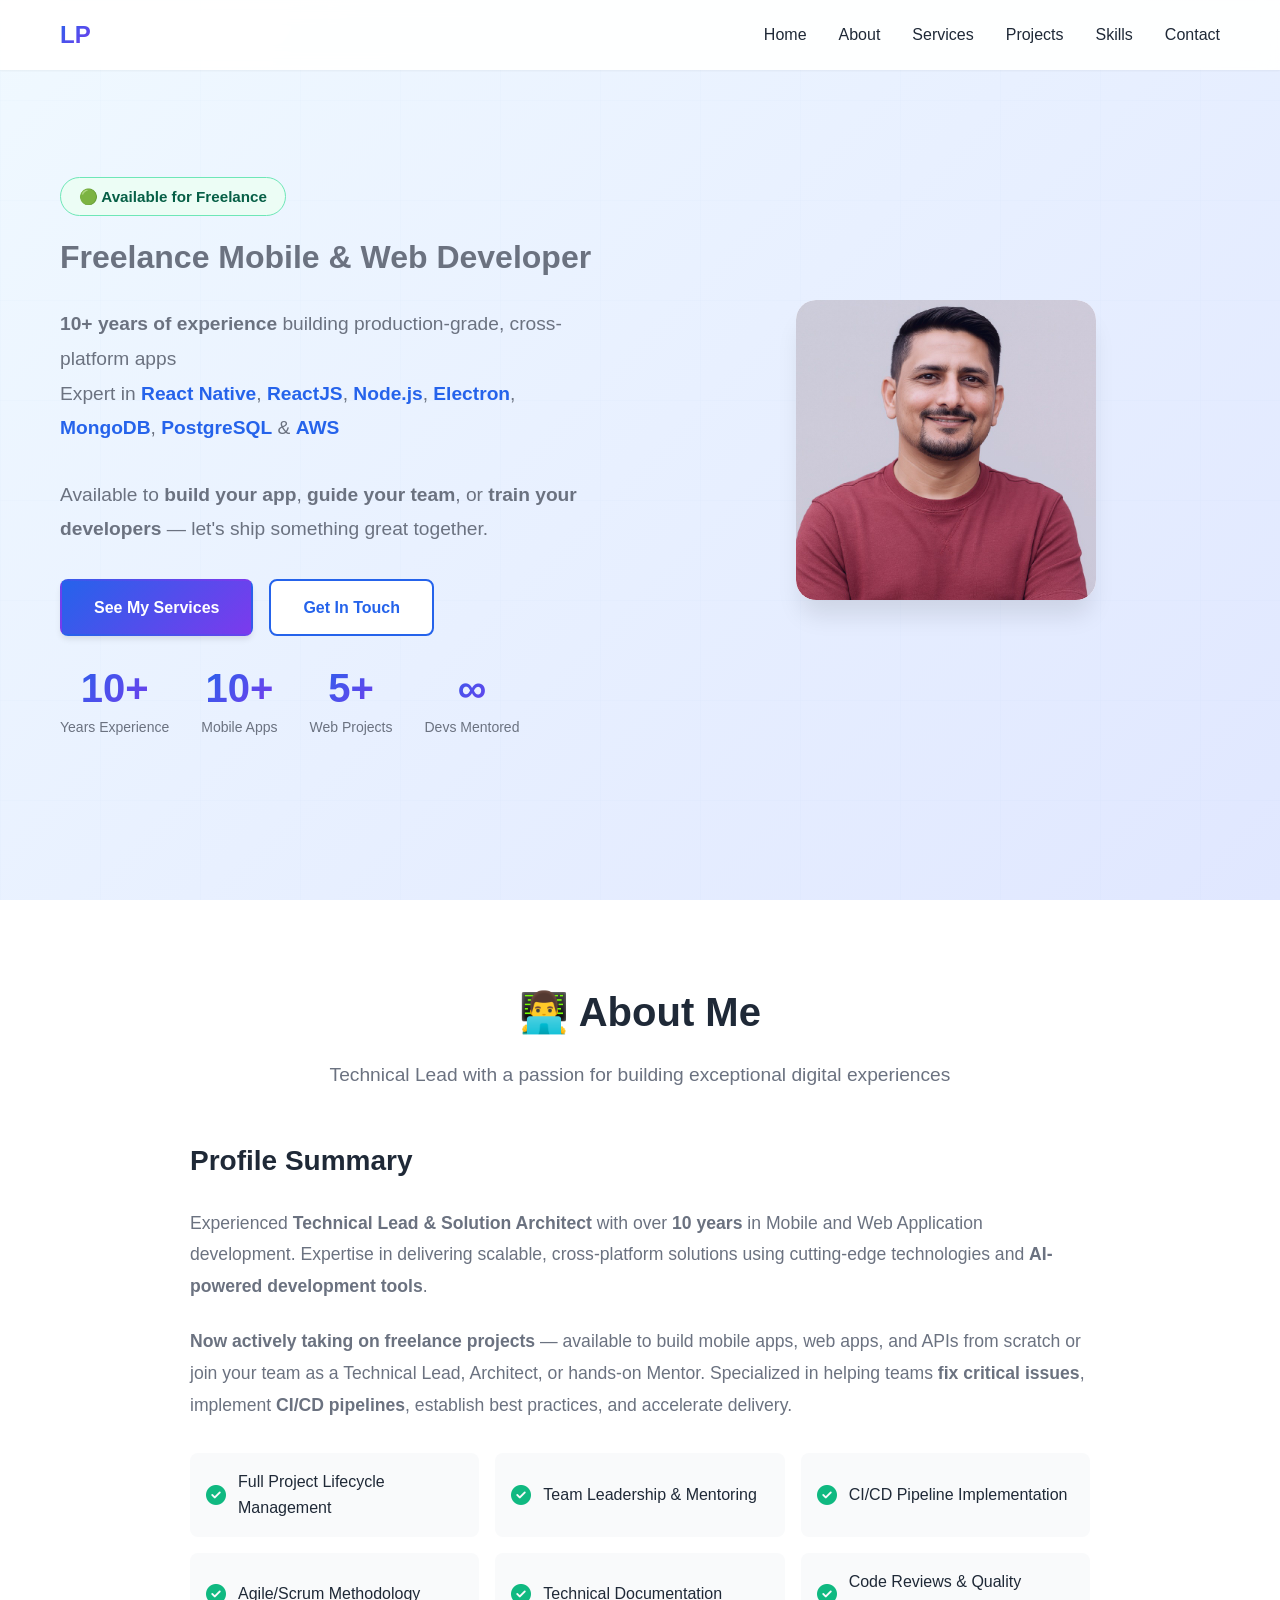
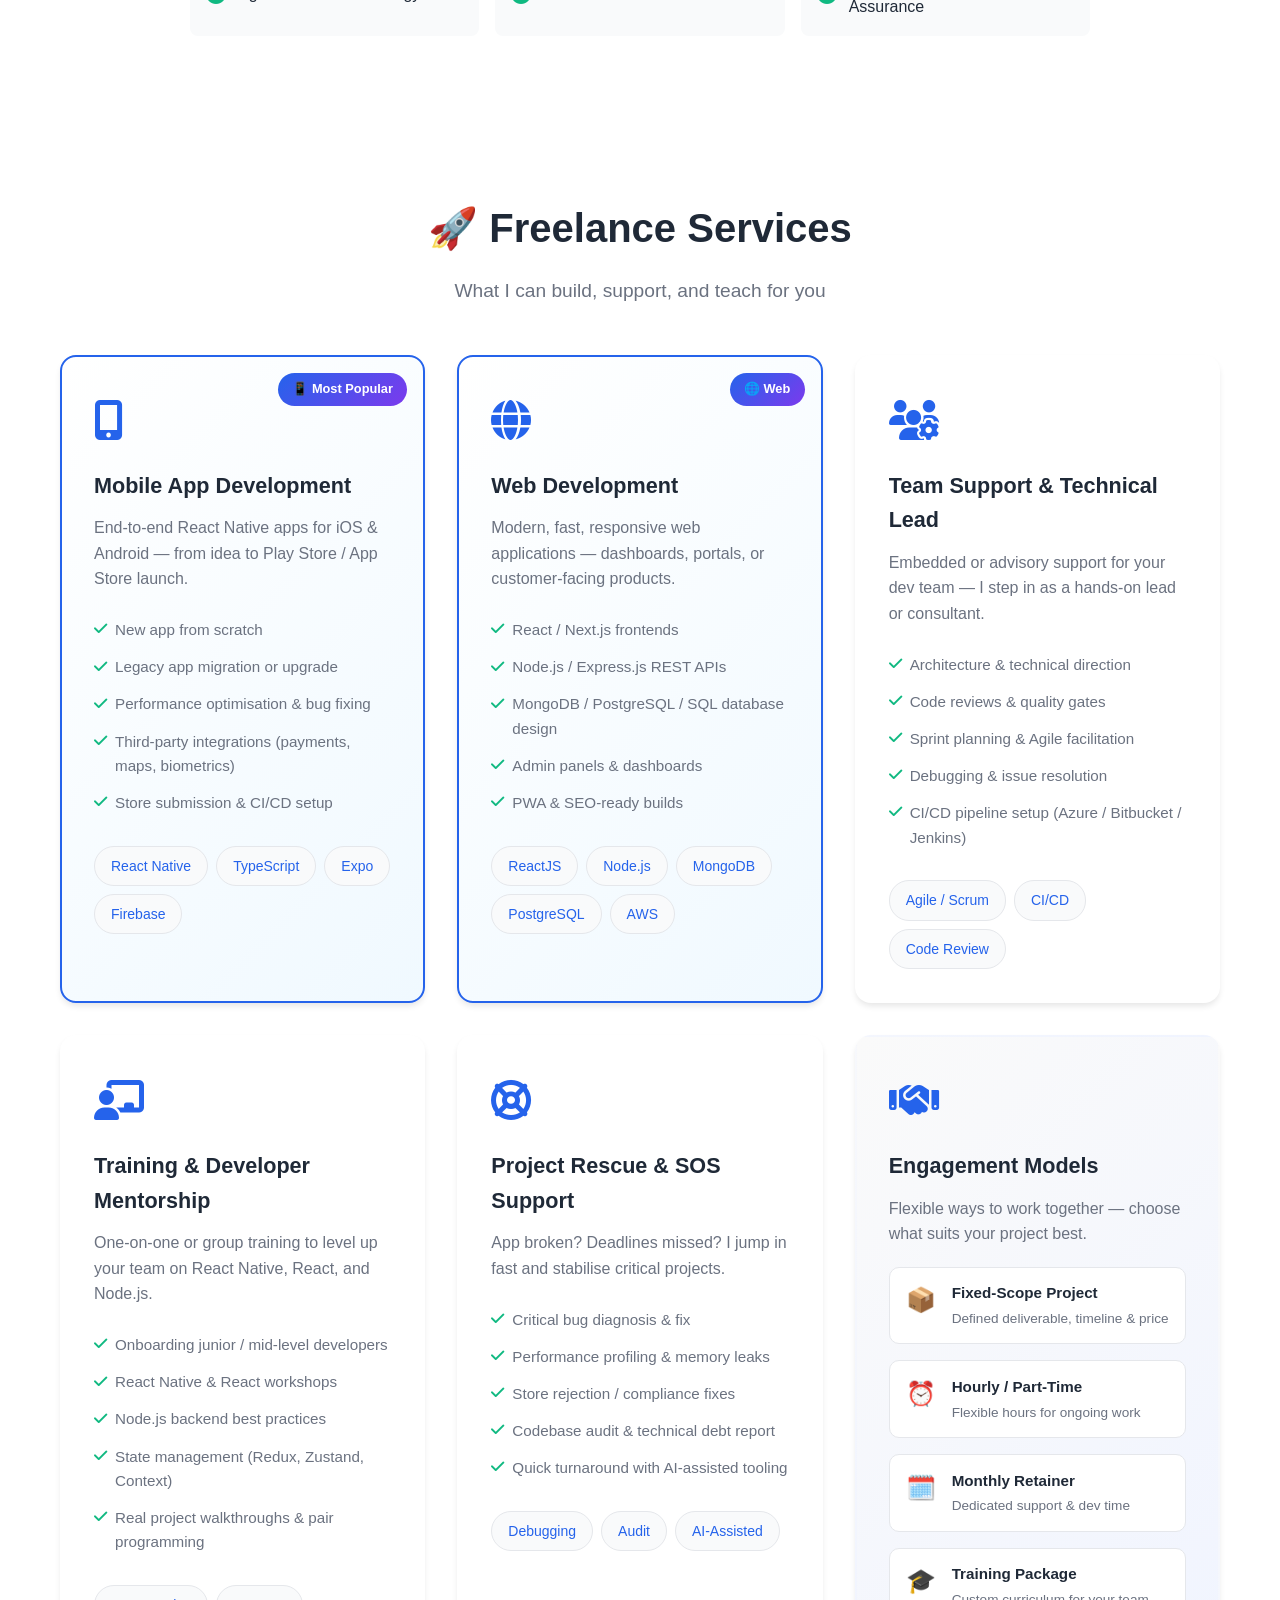
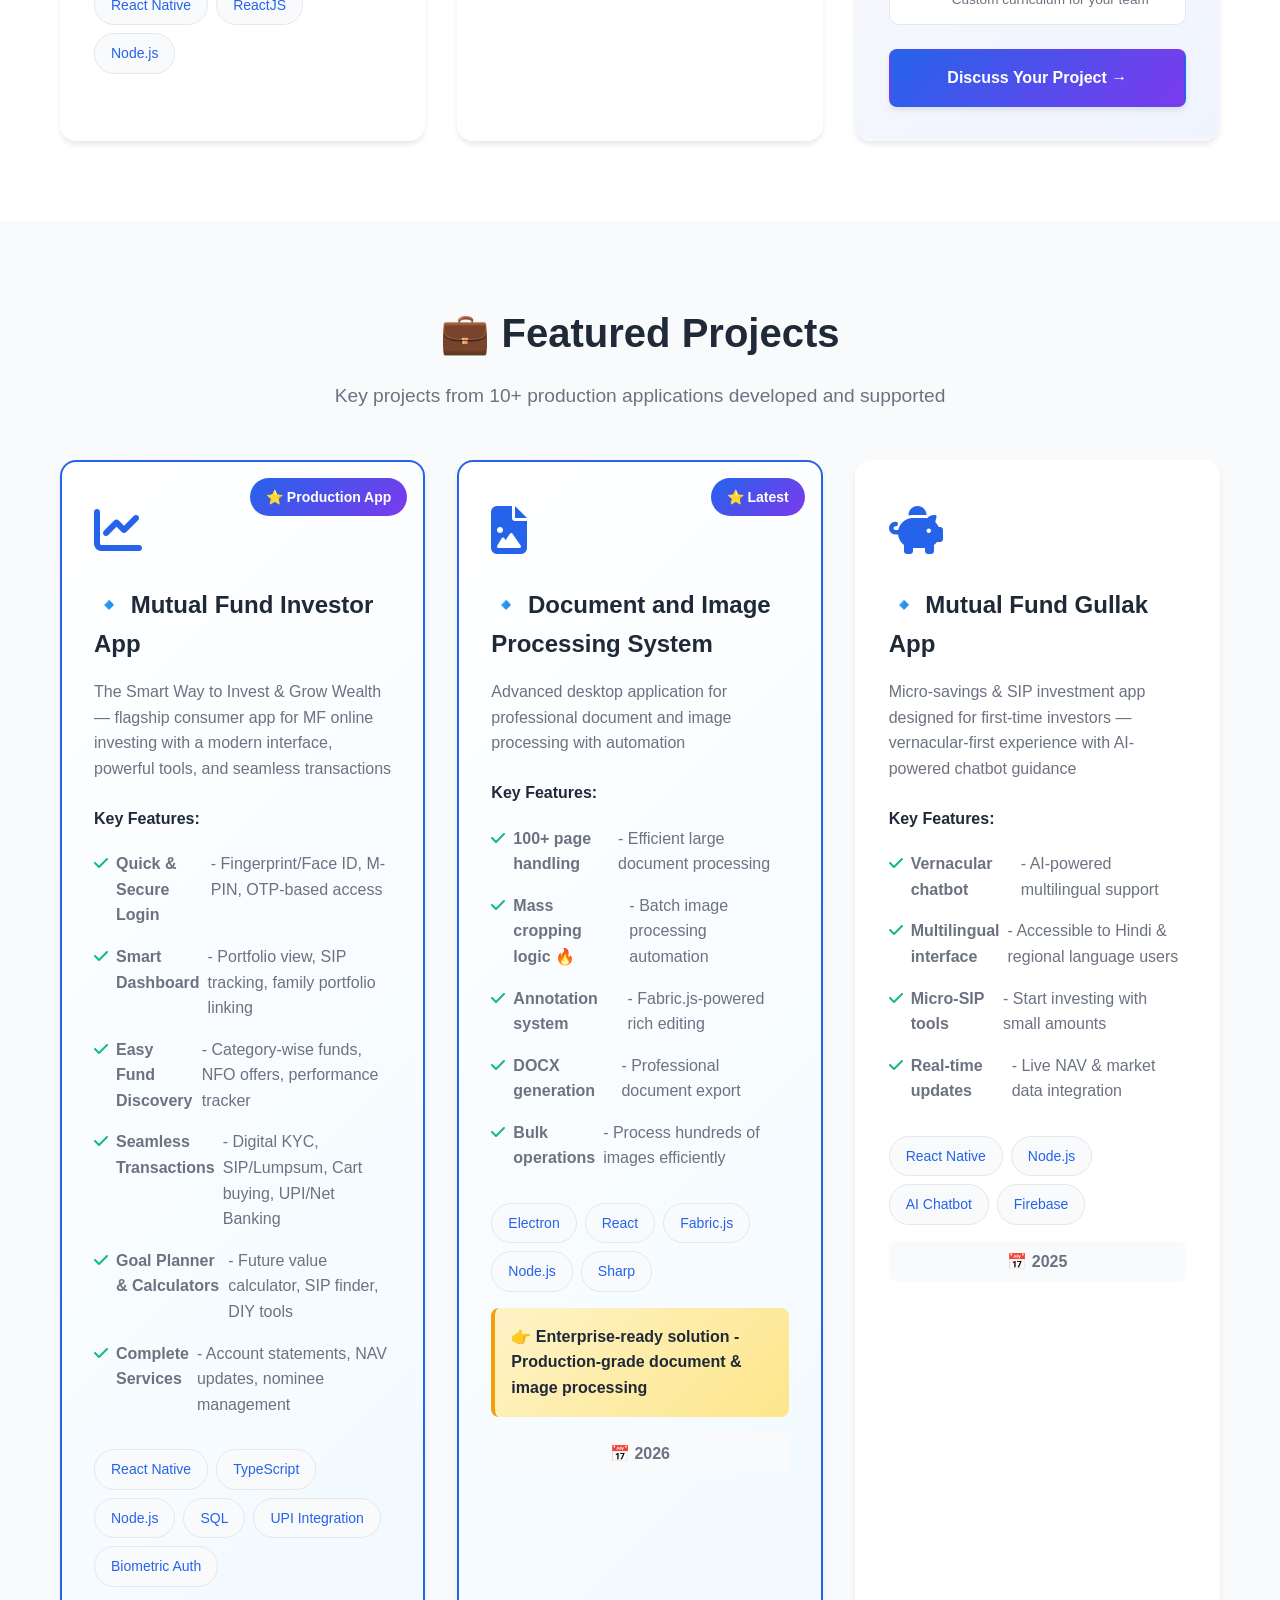
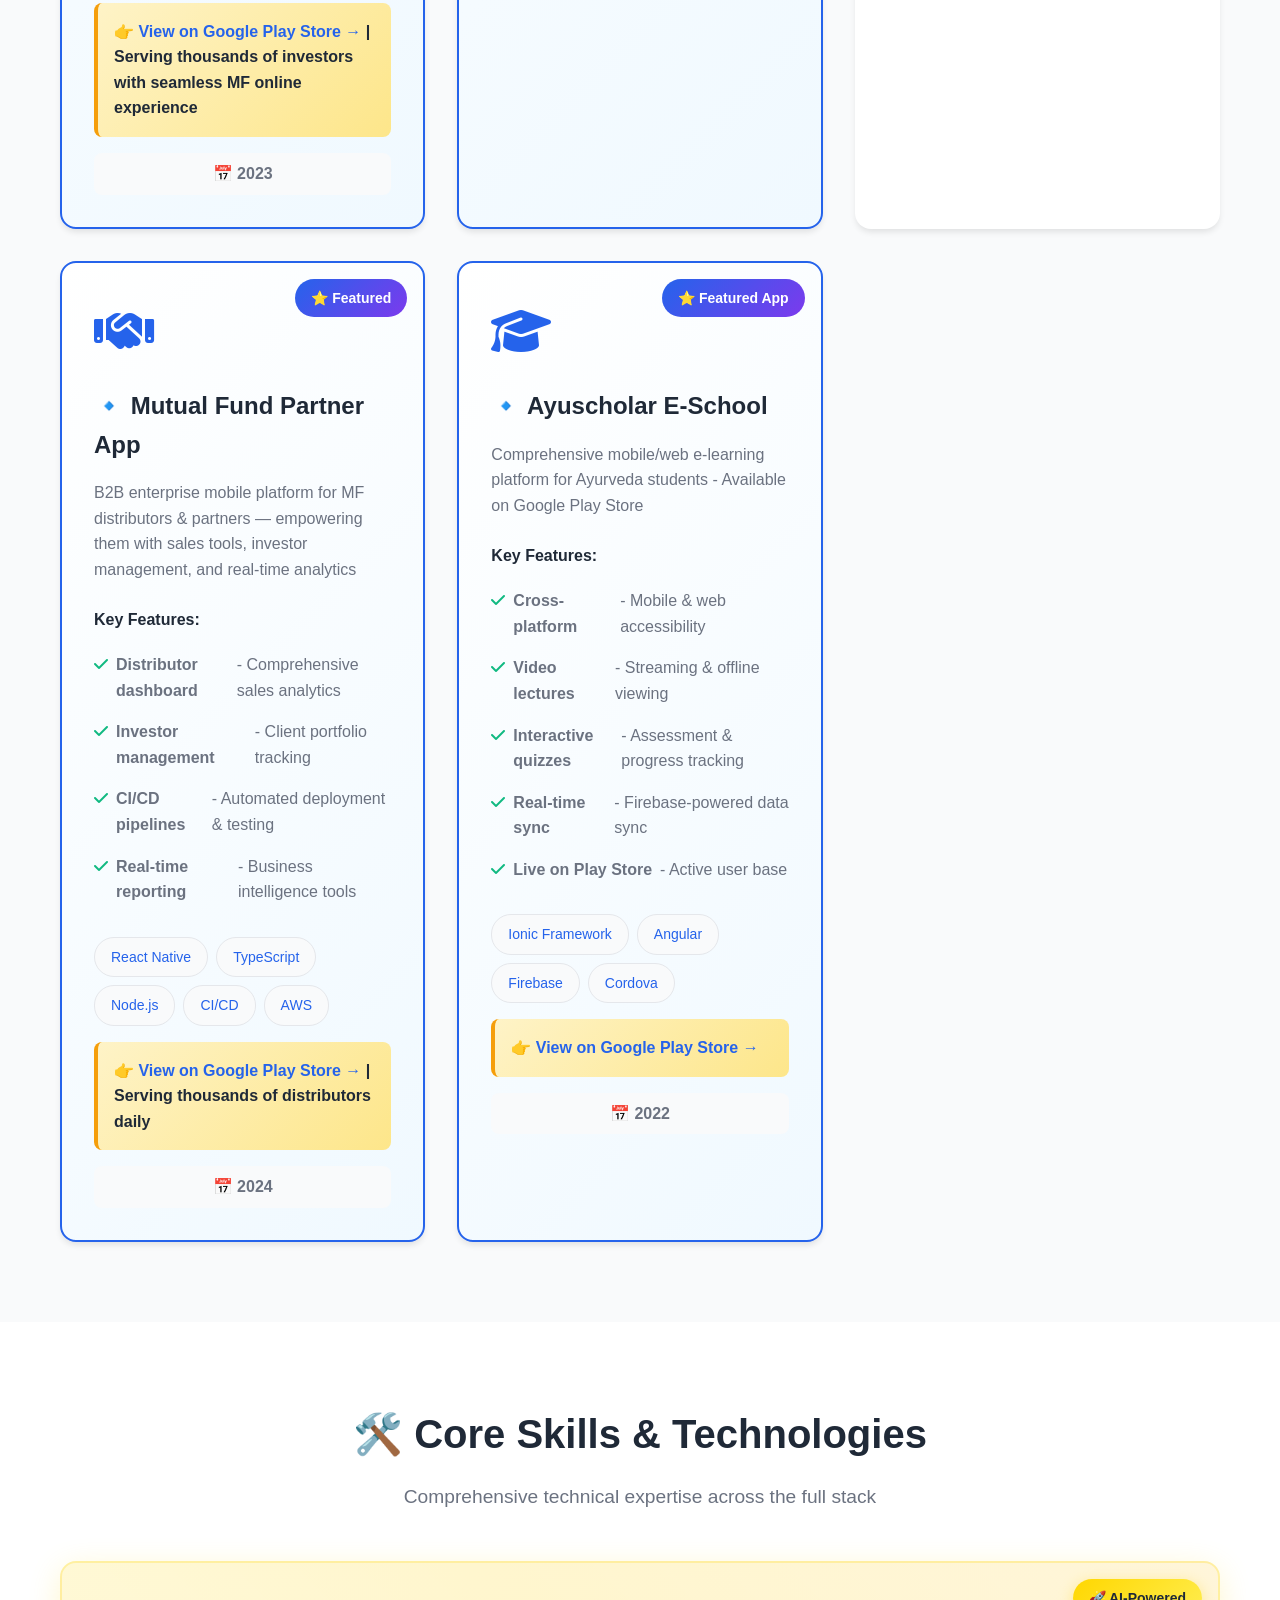
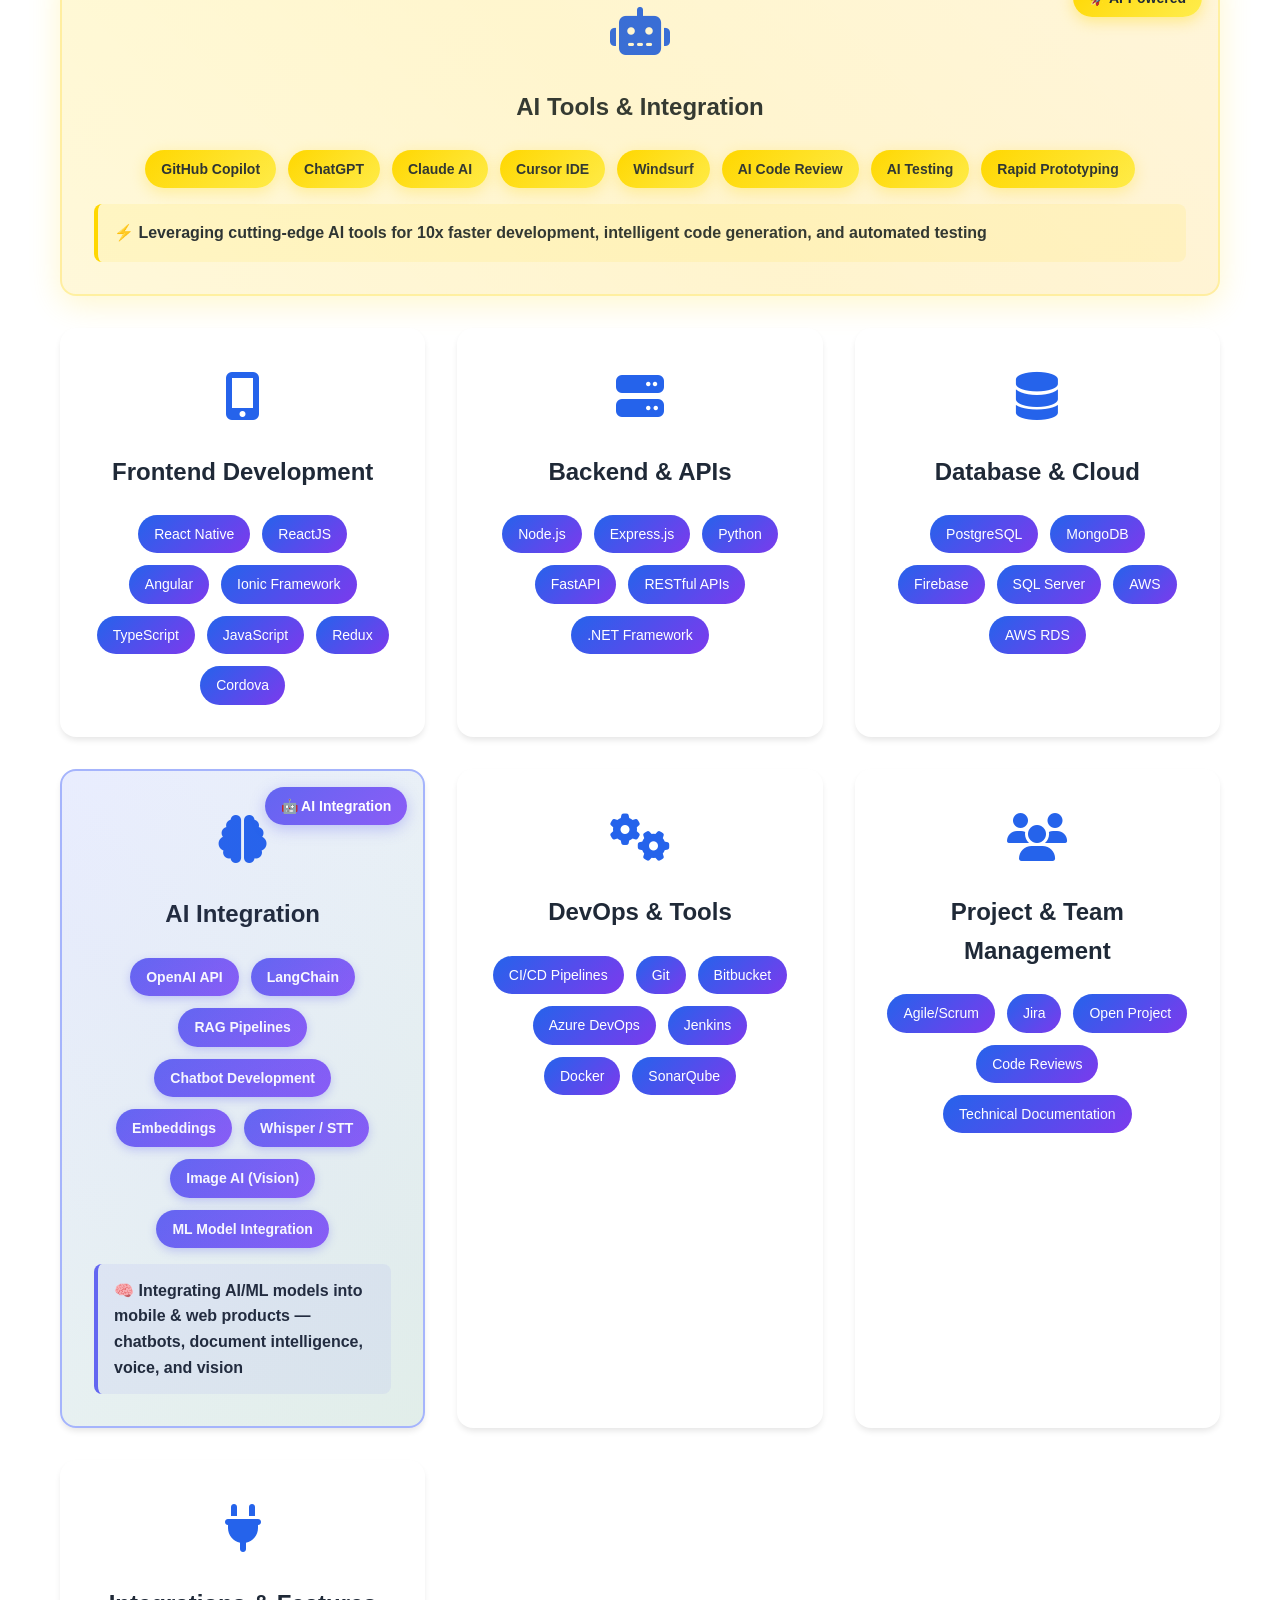
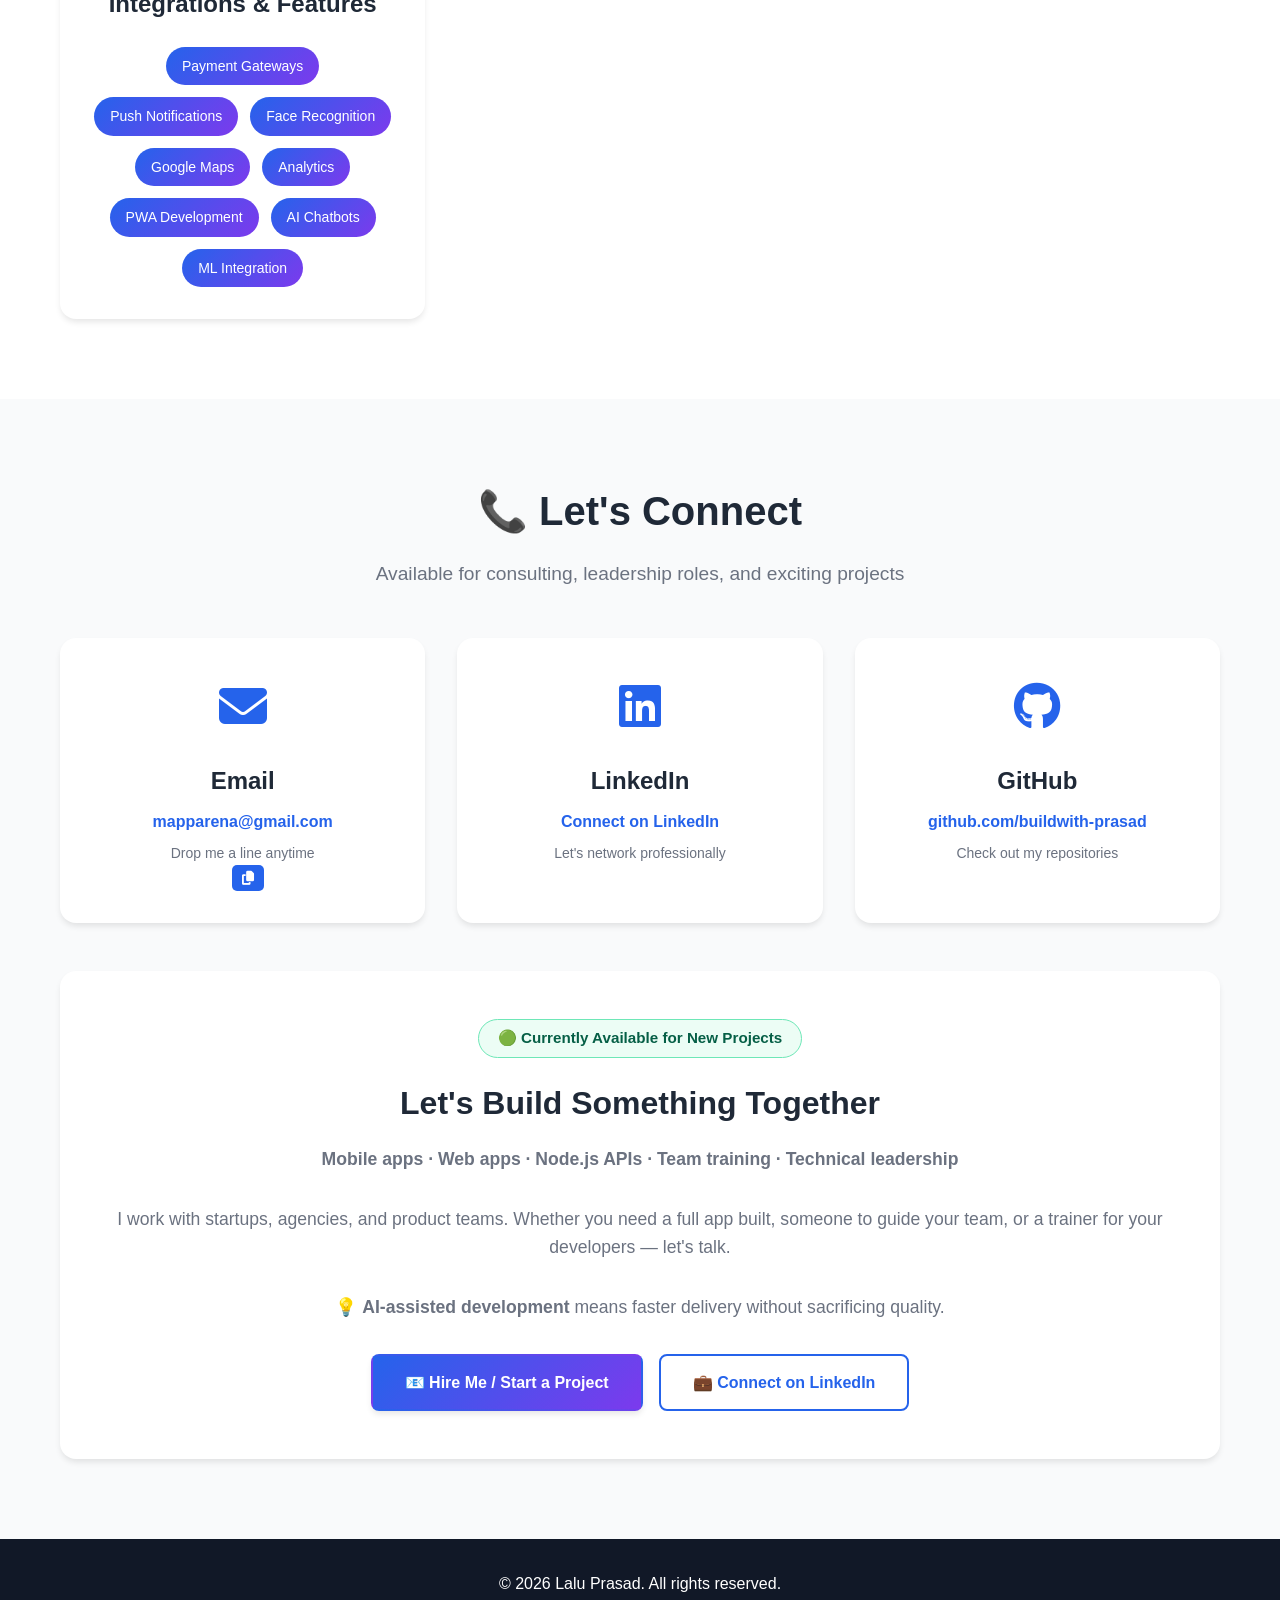
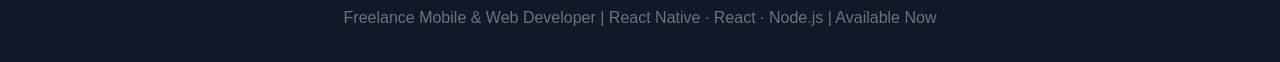
==== index.html @ 261237d1 "fix: update GitHub username from buildwith-lalu to buildwith-prasad" ====
<!DOCTYPE html>
<html lang="en">
<head>
    <meta charset="UTF-8">
    <meta name="viewport" content="width=device-width, initial-scale=1.0">
    <meta name="description" content="Lalu Prasad - Freelance Mobile & Web Developer. 10+ years in React Native, ReactJS, Node.js. Available for app development, team support & training.">
    <title>Lalu Prasad | Freelance Mobile & Web Developer — React Native, React, Node.js</title>
    <link rel="stylesheet" href="styles.css">
    <link rel="stylesheet" href="https://cdnjs.cloudflare.com/ajax/libs/font-awesome/6.4.0/css/all.min.css">
</head>
<body>
    <!-- Navigation -->
    <nav class="navbar">
        <div class="container">
            <div class="nav-brand">LP</div>
            <ul class="nav-menu">
                <li><a href="#home">Home</a></li>
                <li><a href="#about">About</a></li>
                <li><a href="#services">Services</a></li>
                <li><a href="#projects">Projects</a></li>
                <li><a href="#skills">Skills</a></li>
                <li><a href="#contact">Contact</a></li>
            </ul>
            <div class="hamburger">
                <span></span>
                <span></span>
                <span></span>
            </div>
        </div>
    </nav>

    <!-- Home Section -->
    <section id="home" class="hero">
        <div class="container">
            <div class="hero-content">
                <div class="hero-text">
                    <h1 class="hero-title">
                        Hi, I'm <span class="highlight">Lalu Prasad</span>
                    </h1>
                    <div class="available-badge">🟢 Available for Freelance</div>
                    <h2 class="hero-subtitle">Freelance Mobile & Web Developer</h2>
                    <p class="hero-description">
                        <strong>10+ years of experience</strong> building production-grade, cross-platform apps<br>
                        Expert in <span class="tech-highlight">React Native</span>,
                        <span class="tech-highlight">ReactJS</span>,
                        <span class="tech-highlight">Node.js</span>,
                        <span class="tech-highlight">Electron</span>,
                        <span class="tech-highlight">MongoDB</span>,
                        <span class="tech-highlight">PostgreSQL</span> &
                        <span class="tech-highlight">AWS</span>
                    </p>
                    <p class="hero-description">
                        Available to <strong>build your app</strong>, <strong>guide your team</strong>, or <strong>train your developers</strong> — let's ship something great together.
                    </p>
                    <div class="hero-buttons">
                        <a href="#services" class="btn btn-primary">See My Services</a>
                        <a href="#contact" class="btn btn-secondary">Get In Touch</a>
                    </div>
                    <div class="hero-stats">
                        <div class="stat">
                            <div class="stat-number">10+</div>
                            <div class="stat-label">Years Experience</div>
                        </div>
                        <div class="stat">
                            <div class="stat-number">10+</div>
                            <div class="stat-label">Mobile Apps</div>
                        </div>
                        <div class="stat">
                            <div class="stat-number">5+</div>
                            <div class="stat-label">Web Projects</div>
                        </div>
                        <div class="stat">
                            <div class="stat-number">∞</div>
                            <div class="stat-label">Devs Mentored</div>
                        </div>
                    </div>
                </div>
                <div class="hero-image">
                    <div class="profile-card">
                        <img src="profile.jpg" alt="Lalu Prasad" class="profile-photo">
                    </div>
                </div>
            </div>
        </div>
    </section>

    <!-- About Section -->
    <section id="about" class="about">
        <div class="container">
            <h2 class="section-title">👨‍💻 About Me</h2>
            <p class="section-subtitle">Technical Lead with a passion for building exceptional digital experiences</p>
            
            <div class="about-content">
                <div class="about-text">
                    <h3>Profile Summary</h3>
                    <p>
                        Experienced <strong>Technical Lead & Solution Architect</strong> with over <strong>10 years</strong> in Mobile and Web Application development.
                        Expertise in delivering scalable, cross-platform solutions using cutting-edge technologies and <strong>AI-powered development tools</strong>.
                    </p>
                    <p>
                        <strong>Now actively taking on freelance projects</strong> — available to build mobile apps, web apps, and APIs from scratch or join your team as a Technical Lead, Architect, or hands-on Mentor. Specialized in helping teams <strong>fix critical issues</strong>, implement <strong>CI/CD pipelines</strong>, establish best practices, and accelerate delivery.
                    </p>
                    
                    <div class="about-highlights">
                        <div class="highlight-item">
                            <i class="fas fa-check-circle"></i>
                            <span>Full Project Lifecycle Management</span>
                        </div>
                        <div class="highlight-item">
                            <i class="fas fa-check-circle"></i>
                            <span>Team Leadership & Mentoring</span>
                        </div>
                        <div class="highlight-item">
                            <i class="fas fa-check-circle"></i>
                            <span>CI/CD Pipeline Implementation</span>
                        </div>
                        <div class="highlight-item">
                            <i class="fas fa-check-circle"></i>
                            <span>Agile/Scrum Methodology</span>
                        </div>
                        <div class="highlight-item">
                            <i class="fas fa-check-circle"></i>
                            <span>Technical Documentation</span>
                        </div>
                        <div class="highlight-item">
                            <i class="fas fa-check-circle"></i>
                            <span>Code Reviews & Quality Assurance</span>
                        </div>
                    </div>
                </div>
            </div>
        </div>
    </section>

    <!-- Services Section -->
    <section id="services" class="services">
        <div class="container">
            <h2 class="section-title">🚀 Freelance Services</h2>
            <p class="section-subtitle">What I can build, support, and teach for you</p>

            <div class="services-grid">

                <!-- Mobile App Development -->
                <div class="service-card featured-service">
                    <div class="service-badge">📱 Most Popular</div>
                    <div class="service-icon"><i class="fas fa-mobile-alt"></i></div>
                    <h3>Mobile App Development</h3>
                    <p class="service-desc">End-to-end React Native apps for iOS & Android — from idea to Play Store / App Store launch.</p>
                    <ul class="service-list">
                        <li><i class="fas fa-check"></i> New app from scratch</li>
                        <li><i class="fas fa-check"></i> Legacy app migration or upgrade</li>
                        <li><i class="fas fa-check"></i> Performance optimisation & bug fixing</li>
                        <li><i class="fas fa-check"></i> Third-party integrations (payments, maps, biometrics)</li>
                        <li><i class="fas fa-check"></i> Store submission & CI/CD setup</li>
                    </ul>
                    <div class="service-tech">
                        <span class="tech-tag">React Native</span>
                        <span class="tech-tag">TypeScript</span>
                        <span class="tech-tag">Expo</span>
                        <span class="tech-tag">Firebase</span>
                    </div>
                </div>

                <!-- Web Development -->
                <div class="service-card featured-service">
                    <div class="service-badge">🌐 Web</div>
                    <div class="service-icon"><i class="fas fa-globe"></i></div>
                    <h3>Web Development</h3>
                    <p class="service-desc">Modern, fast, responsive web applications — dashboards, portals, or customer-facing products.</p>
                    <ul class="service-list">
                        <li><i class="fas fa-check"></i> React / Next.js frontends</li>
                        <li><i class="fas fa-check"></i> Node.js / Express.js REST APIs</li>
                        <li><i class="fas fa-check"></i> MongoDB / PostgreSQL / SQL database design</li>
                        <li><i class="fas fa-check"></i> Admin panels & dashboards</li>
                        <li><i class="fas fa-check"></i> PWA & SEO-ready builds</li>
                    </ul>
                    <div class="service-tech">
                        <span class="tech-tag">ReactJS</span>
                        <span class="tech-tag">Node.js</span>
                        <span class="tech-tag">MongoDB</span>
                        <span class="tech-tag">PostgreSQL</span>
                        <span class="tech-tag">AWS</span>
                    </div>
                </div>

                <!-- Team Support & Technical Lead -->
                <div class="service-card">
                    <div class="service-icon"><i class="fas fa-users-cog"></i></div>
                    <h3>Team Support & Technical Lead</h3>
                    <p class="service-desc">Embedded or advisory support for your dev team — I step in as a hands-on lead or consultant.</p>
                    <ul class="service-list">
                        <li><i class="fas fa-check"></i> Architecture & technical direction</li>
                        <li><i class="fas fa-check"></i> Code reviews & quality gates</li>
                        <li><i class="fas fa-check"></i> Sprint planning & Agile facilitation</li>
                        <li><i class="fas fa-check"></i> Debugging & issue resolution</li>
                        <li><i class="fas fa-check"></i> CI/CD pipeline setup (Azure / Bitbucket / Jenkins)</li>
                    </ul>
                    <div class="service-tech">
                        <span class="tech-tag">Agile / Scrum</span>
                        <span class="tech-tag">CI/CD</span>
                        <span class="tech-tag">Code Review</span>
                    </div>
                </div>

                <!-- Training & Mentorship -->
                <div class="service-card">
                    <div class="service-icon"><i class="fas fa-chalkboard-teacher"></i></div>
                    <h3>Training & Developer Mentorship</h3>
                    <p class="service-desc">One-on-one or group training to level up your team on React Native, React, and Node.js.</p>
                    <ul class="service-list">
                        <li><i class="fas fa-check"></i> Onboarding junior / mid-level developers</li>
                        <li><i class="fas fa-check"></i> React Native & React workshops</li>
                        <li><i class="fas fa-check"></i> Node.js backend best practices</li>
                        <li><i class="fas fa-check"></i> State management (Redux, Zustand, Context)</li>
                        <li><i class="fas fa-check"></i> Real project walkthroughs & pair programming</li>
                    </ul>
                    <div class="service-tech">
                        <span class="tech-tag">React Native</span>
                        <span class="tech-tag">ReactJS</span>
                        <span class="tech-tag">Node.js</span>
                    </div>
                </div>

                <!-- Rescue / SOS Support -->
                <div class="service-card">
                    <div class="service-icon"><i class="fas fa-life-ring"></i></div>
                    <h3>Project Rescue & SOS Support</h3>
                    <p class="service-desc">App broken? Deadlines missed? I jump in fast and stabilise critical projects.</p>
                    <ul class="service-list">
                        <li><i class="fas fa-check"></i> Critical bug diagnosis & fix</li>
                        <li><i class="fas fa-check"></i> Performance profiling & memory leaks</li>
                        <li><i class="fas fa-check"></i> Store rejection / compliance fixes</li>
                        <li><i class="fas fa-check"></i> Codebase audit & technical debt report</li>
                        <li><i class="fas fa-check"></i> Quick turnaround with AI-assisted tooling</li>
                    </ul>
                    <div class="service-tech">
                        <span class="tech-tag">Debugging</span>
                        <span class="tech-tag">Audit</span>
                        <span class="tech-tag">AI-Assisted</span>
                    </div>
                </div>

                <!-- Engagement Models -->
                <div class="service-card engagement-card">
                    <div class="service-icon"><i class="fas fa-handshake"></i></div>
                    <h3>Engagement Models</h3>
                    <p class="service-desc">Flexible ways to work together — choose what suits your project best.</p>
                    <div class="engagement-list">
                        <div class="engagement-item">
                            <span class="engagement-icon">📦</span>
                            <div>
                                <strong>Fixed-Scope Project</strong>
                                <p>Defined deliverable, timeline & price</p>
                            </div>
                        </div>
                        <div class="engagement-item">
                            <span class="engagement-icon">⏰</span>
                            <div>
                                <strong>Hourly / Part-Time</strong>
                                <p>Flexible hours for ongoing work</p>
                            </div>
                        </div>
                        <div class="engagement-item">
                            <span class="engagement-icon">🗓️</span>
                            <div>
                                <strong>Monthly Retainer</strong>
                                <p>Dedicated support & dev time</p>
                            </div>
                        </div>
                        <div class="engagement-item">
                            <span class="engagement-icon">🎓</span>
                            <div>
                                <strong>Training Package</strong>
                                <p>Custom curriculum for your team</p>
                            </div>
                        </div>
                    </div>
                    <a href="#contact" class="btn btn-primary" style="margin-top:1.5rem; width:100%; text-align:center;">Discuss Your Project →</a>
                </div>

            </div>
        </div>
    </section>

    <!-- Projects Section -->
    <section id="projects" class="projects">
        <div class="container">
            <h2 class="section-title">💼 Featured Projects</h2>
            <p class="section-subtitle">Key projects from 10+ production applications developed and supported</p>
            
            <div class="projects-grid">
                <!-- Project 1: Nippon India Mutual Fund App -->
                <div class="project-card featured">
                    <div class="project-badge">⭐ Production App</div>
                    <div class="project-icon">
                        <i class="fas fa-chart-line"></i>
                    </div>
                    <h3 class="project-title">🔹 Mutual Fund Investor App</h3>
                    <p class="project-description">
                        The Smart Way to Invest & Grow Wealth — flagship consumer app for MF online investing with a modern interface, powerful tools, and seamless transactions
                    </p>
                    <div class="project-features">
                        <h4>Key Features:</h4>
                        <ul>
                            <li><i class="fas fa-check"></i> <strong>Quick & Secure Login</strong> - Fingerprint/Face ID, M-PIN, OTP-based access</li>
                            <li><i class="fas fa-check"></i> <strong>Smart Dashboard</strong> - Portfolio view, SIP tracking, family portfolio linking</li>
                            <li><i class="fas fa-check"></i> <strong>Easy Fund Discovery</strong> - Category-wise funds, NFO offers, performance tracker</li>
                            <li><i class="fas fa-check"></i> <strong>Seamless Transactions</strong> - Digital KYC, SIP/Lumpsum, Cart buying, UPI/Net Banking</li>
                            <li><i class="fas fa-check"></i> <strong>Goal Planner & Calculators</strong> - Future value calculator, SIP finder, DIY tools</li>
                            <li><i class="fas fa-check"></i> <strong>Complete Services</strong> - Account statements, NAV updates, nominee management</li>
                        </ul>
                    </div>
                    <div class="project-tech">
                        <span class="tech-tag">React Native</span>
                        <span class="tech-tag">TypeScript</span>
                        <span class="tech-tag">Node.js</span>
                        <span class="tech-tag">SQL</span>
                        <span class="tech-tag">UPI Integration</span>
                        <span class="tech-tag">Biometric Auth</span>
                    </div>
                    <div class="project-highlight">
                        👉 <a href="https://play.google.com/store/apps/details?id=com.godbtech.reliancemf&hl=en_IN" target="_blank" style="color: #2563eb; text-decoration: none;"><strong>View on Google Play Store</strong> →</a> | Serving thousands of investors with seamless MF online experience
                    </div>
                    <div class="project-year">📅 2023</div>
                </div>

                <!-- Project 2: Document and Image Processing -->
                <div class="project-card featured">
                    <div class="project-badge">⭐ Latest</div>
                    <div class="project-icon">
                        <i class="fas fa-file-image"></i>
                    </div>
                    <h3 class="project-title">🔹 Document and Image Processing System</h3>
                    <p class="project-description">
                        Advanced desktop application for professional document and image processing with automation
                    </p>
                    <div class="project-features">
                        <h4>Key Features:</h4>
                        <ul>
                            <li><i class="fas fa-check"></i> <strong>100+ page handling</strong> - Efficient large document processing</li>
                            <li><i class="fas fa-check"></i> <strong>Mass cropping logic 🔥</strong> - Batch image processing automation</li>
                            <li><i class="fas fa-check"></i> <strong>Annotation system</strong> - Fabric.js-powered rich editing</li>
                            <li><i class="fas fa-check"></i> <strong>DOCX generation</strong> - Professional document export</li>
                            <li><i class="fas fa-check"></i> <strong>Bulk operations</strong> - Process hundreds of images efficiently</li>
                        </ul>
                    </div>
                    <div class="project-tech">
                        <span class="tech-tag">Electron</span>
                        <span class="tech-tag">React</span>
                        <span class="tech-tag">Fabric.js</span>
                        <span class="tech-tag">Node.js</span>
                        <span class="tech-tag">Sharp</span>
                    </div>
                    <div class="project-highlight">
                        👉 <strong>Enterprise-ready solution</strong> - Production-grade document & image processing
                    </div>
                    <div class="project-year">📅 2026</div>
                </div>

                <!-- Project 3: Simply Save Vernacular / Gullak -->
                <div class="project-card">
                    <div class="project-icon">
                        <i class="fas fa-piggy-bank"></i>
                    </div>
                    <h3 class="project-title">🔹 Mutual Fund Gullak App</h3>
                    <p class="project-description">
                        Micro-savings &amp; SIP investment app designed for first-time investors — vernacular-first experience with AI-powered chatbot guidance
                    </p>
                    <div class="project-features">
                        <h4>Key Features:</h4>
                        <ul>
                            <li><i class="fas fa-check"></i> <strong>Vernacular chatbot</strong> - AI-powered multilingual support</li>
                            <li><i class="fas fa-check"></i> <strong>Multilingual interface</strong> - Accessible to Hindi &amp; regional language users</li>
                            <li><i class="fas fa-check"></i> <strong>Micro-SIP tools</strong> - Start investing with small amounts</li>
                            <li><i class="fas fa-check"></i> <strong>Real-time updates</strong> - Live NAV &amp; market data integration</li>
                        </ul>
                    </div>
                    <div class="project-tech">
                        <span class="tech-tag">React Native</span>
                        <span class="tech-tag">Node.js</span>
                        <span class="tech-tag">AI Chatbot</span>
                        <span class="tech-tag">Firebase</span>
                    </div>
                    <div class="project-year">📅 2025</div>
                </div>

                <!-- Project 4: Business Easy / MF Partner -->
                <div class="project-card featured">
                    <div class="project-badge">⭐ Featured</div>
                    <div class="project-icon">
                        <i class="fas fa-handshake"></i>
                    </div>
                    <h3 class="project-title">🔹 Mutual Fund Partner App</h3>
                    <p class="project-description">
                        B2B enterprise mobile platform for MF distributors &amp; partners — empowering them with sales tools, investor management, and real-time analytics
                    </p>
                    <div class="project-features">
                        <h4>Key Features:</h4>
                        <ul>
                            <li><i class="fas fa-check"></i> <strong>Distributor dashboard</strong> - Comprehensive sales analytics</li>
                            <li><i class="fas fa-check"></i> <strong>Investor management</strong> - Client portfolio tracking</li>
                            <li><i class="fas fa-check"></i> <strong>CI/CD pipelines</strong> - Automated deployment & testing</li>
                            <li><i class="fas fa-check"></i> <strong>Real-time reporting</strong> - Business intelligence tools</li>
                        </ul>
                    </div>
                    <div class="project-tech">
                        <span class="tech-tag">React Native</span>
                        <span class="tech-tag">TypeScript</span>
                        <span class="tech-tag">Node.js</span>
                        <span class="tech-tag">CI/CD</span>
                        <span class="tech-tag">AWS</span>
                    </div>
                    <div class="project-highlight">
                        👉 <a href="https://play.google.com/store/apps/details?id=com.reliance.businesseasy2&hl=en_IN" target="_blank" style="color: #2563eb; text-decoration: none;"><strong>View on Google Play Store</strong> →</a> | Serving thousands of distributors daily
                    </div>
                    <div class="project-year">📅 2024</div>
                </div>

                <!-- Project 5: Ayuscholar E-School -->
                <div class="project-card featured">
                    <div class="project-badge">⭐ Featured App</div>
                    <div class="project-icon">
                        <i class="fas fa-graduation-cap"></i>
                    </div>
                    <h3 class="project-title">🔹 Ayuscholar E-School</h3>
                    <p class="project-description">
                        Comprehensive mobile/web e-learning platform for Ayurveda students - Available on Google Play Store
                    </p>
                    <div class="project-features">
                        <h4>Key Features:</h4>
                        <ul>
                            <li><i class="fas fa-check"></i> <strong>Cross-platform</strong> - Mobile & web accessibility</li>
                            <li><i class="fas fa-check"></i> <strong>Video lectures</strong> - Streaming & offline viewing</li>
                            <li><i class="fas fa-check"></i> <strong>Interactive quizzes</strong> - Assessment & progress tracking</li>
                            <li><i class="fas fa-check"></i> <strong>Real-time sync</strong> - Firebase-powered data sync</li>
                            <li><i class="fas fa-check"></i> <strong>Live on Play Store</strong> - Active user base</li>
                        </ul>
                    </div>
                    <div class="project-tech">
                        <span class="tech-tag">Ionic Framework</span>
                        <span class="tech-tag">Angular</span>
                        <span class="tech-tag">Firebase</span>
                        <span class="tech-tag">Cordova</span>
                    </div>
                    <div class="project-highlight">
                        👉 <a href="https://play.google.com/store/apps/details?id=com.ayuscholar.app&hl=en_IN" target="_blank" style="color: #2563eb; text-decoration: none;"><strong>View on Google Play Store</strong> →</a>
                    </div>
                    <div class="project-year">📅 2022</div>
                </div>
                    </div>
                </div>
            </div>
        </div>
    </section>

    <!-- Skills Section -->
    <section id="skills" class="skills">
        <div class="container">
            <h2 class="section-title">🛠️ Core Skills & Technologies</h2>
            <p class="section-subtitle">Comprehensive technical expertise across the full stack</p>
            
            <div class="skills-grid">
                <!-- AI Tools & Integration - Featured -->
                <div class="skill-category featured-skill">
                    <div class="skill-badge">🚀 AI-Powered</div>
                    <div class="skill-icon">
                        <i class="fas fa-robot"></i>
                    </div>
                    <h3>AI Tools & Integration</h3>
                    <div class="skill-tags">
                        <span class="skill-tag ai-tag">GitHub Copilot</span>
                        <span class="skill-tag ai-tag">ChatGPT</span>
                        <span class="skill-tag ai-tag">Claude AI</span>
                        <span class="skill-tag ai-tag">Cursor IDE</span>
                        <span class="skill-tag ai-tag">Windsurf</span>
                        <span class="skill-tag ai-tag">AI Code Review</span>
                        <span class="skill-tag ai-tag">AI Testing</span>
                        <span class="skill-tag ai-tag">Rapid Prototyping</span>
                    </div>
                    <p class="skill-description">⚡ Leveraging cutting-edge AI tools for 10x faster development, intelligent code generation, and automated testing</p>
                </div>

                <div class="skill-category">
                    <div class="skill-icon">
                        <i class="fas fa-mobile-alt"></i>
                    </div>
                    <h3>Frontend Development</h3>
                    <div class="skill-tags">
                        <span class="skill-tag">React Native</span>
                        <span class="skill-tag">ReactJS</span>
                        <span class="skill-tag">Angular</span>
                        <span class="skill-tag">Ionic Framework</span>
                        <span class="skill-tag">TypeScript</span>
                        <span class="skill-tag">JavaScript</span>
                        <span class="skill-tag">Redux</span>
                        <span class="skill-tag">Cordova</span>
                    </div>
                </div>

                <div class="skill-category">
                    <div class="skill-icon">
                        <i class="fas fa-server"></i>
                    </div>
                    <h3>Backend & APIs</h3>
                    <div class="skill-tags">
                        <span class="skill-tag">Node.js</span>
                        <span class="skill-tag">Express.js</span>
                        <span class="skill-tag">Python</span>
                        <span class="skill-tag">FastAPI</span>
                        <span class="skill-tag">RESTful APIs</span>
                        <span class="skill-tag">.NET Framework</span>
                    </div>
                </div>

                <div class="skill-category">
                    <div class="skill-icon">
                        <i class="fas fa-database"></i>
                    </div>
                    <h3>Database & Cloud</h3>
                    <div class="skill-tags">
                        <span class="skill-tag">PostgreSQL</span>
                        <span class="skill-tag">MongoDB</span>
                        <span class="skill-tag">Firebase</span>
                        <span class="skill-tag">SQL Server</span>
                        <span class="skill-tag">AWS</span>
                        <span class="skill-tag">AWS RDS</span>
                    </div>
                </div>

                <!-- AI Integration — new dedicated card -->
                <div class="skill-category ai-integration-skill">
                    <div class="skill-badge ai-int-badge">🤖 AI Integration</div>
                    <div class="skill-icon">
                        <i class="fas fa-brain"></i>
                    </div>
                    <h3>AI Integration</h3>
                    <div class="skill-tags">
                        <span class="skill-tag ai-int-tag">OpenAI API</span>
                        <span class="skill-tag ai-int-tag">LangChain</span>
                        <span class="skill-tag ai-int-tag">RAG Pipelines</span>
                        <span class="skill-tag ai-int-tag">Chatbot Development</span>
                        <span class="skill-tag ai-int-tag">Embeddings</span>
                        <span class="skill-tag ai-int-tag">Whisper / STT</span>
                        <span class="skill-tag ai-int-tag">Image AI (Vision)</span>
                        <span class="skill-tag ai-int-tag">ML Model Integration</span>
                    </div>
                    <p class="skill-description ai-int-desc">🧠 Integrating AI/ML models into mobile &amp; web products — chatbots, document intelligence, voice, and vision</p>
                </div>

                <div class="skill-category">
                    <div class="skill-icon">
                        <i class="fas fa-cogs"></i>
                    </div>
                    <h3>DevOps & Tools</h3>
                    <div class="skill-tags">
                        <span class="skill-tag">CI/CD Pipelines</span>
                        <span class="skill-tag">Git</span>
                        <span class="skill-tag">Bitbucket</span>
                        <span class="skill-tag">Azure DevOps</span>
                        <span class="skill-tag">Jenkins</span>
                        <span class="skill-tag">Docker</span>
                        <span class="skill-tag">SonarQube</span>
                    </div>
                </div>

                <div class="skill-category">
                    <div class="skill-icon">
                        <i class="fas fa-users"></i>
                    </div>
                    <h3>Project & Team Management</h3>
                    <div class="skill-tags">
                        <span class="skill-tag">Agile/Scrum</span>
                        <span class="skill-tag">Jira</span>
                        <span class="skill-tag">Open Project</span>
                        <span class="skill-tag">Code Reviews</span>
                        <span class="skill-tag">Technical Documentation</span>
                    </div>
                </div>

                <div class="skill-category">
                    <div class="skill-icon">
                        <i class="fas fa-plug"></i>
                    </div>
                    <h3>Integrations & Features</h3>
                    <div class="skill-tags">
                        <span class="skill-tag">Payment Gateways</span>
                        <span class="skill-tag">Push Notifications</span>
                        <span class="skill-tag">Face Recognition</span>
                        <span class="skill-tag">Google Maps</span>
                        <span class="skill-tag">Analytics</span>
                        <span class="skill-tag">PWA Development</span>
                        <span class="skill-tag">AI Chatbots</span>
                        <span class="skill-tag">ML Integration</span>
                    </div>
                </div>
            </div>
        </div>
    </section>

    <!-- Contact Section -->
    <section id="contact" class="contact">
        <div class="container">
            <h2 class="section-title">📞 Let's Connect</h2>
            <p class="section-subtitle">Available for consulting, leadership roles, and exciting projects</p>
            
            <div class="contact-grid">
                <div class="contact-card">
                    <div class="contact-icon">
                        <i class="fas fa-envelope"></i>
                    </div>
                    <h3>Email</h3>
                    <a href="mailto:mapparena@gmail.com" class="contact-link">mapparena@gmail.com</a>
                    <p class="contact-description">Drop me a line anytime</p>
                </div>

                <div class="contact-card">
                    <div class="contact-icon">
                        <i class="fab fa-linkedin"></i>
                    </div>
                    <h3>LinkedIn</h3>
                    <a href="https://www.linkedin.com/in/lalu-prasad-27111859/" target="_blank" class="contact-link">Connect on LinkedIn</a>
                    <p class="contact-description">Let's network professionally</p>
                </div>

                <div class="contact-card">
                    <div class="contact-icon">
                        <i class="fab fa-github"></i>
                    </div>
                    <h3>GitHub</h3>
                    <a href="https://github.com/buildwith-prasad" target="_blank" class="contact-link">github.com/buildwith-prasad</a>
                    <p class="contact-description">Check out my repositories</p>
                </div>
            </div>

            <div class="contact-cta">
                <div class="availability-status">🟢 Currently Available for New Projects</div>
                <h3>Let's Build Something Together</h3>
                <p><strong>Mobile apps · Web apps · Node.js APIs · Team training · Technical leadership</strong></p>
                <p>I work with startups, agencies, and product teams. Whether you need a full app built, someone to guide your team, or a trainer for your developers — let's talk.</p>
                <p>💡 <strong>AI-assisted development</strong> means faster delivery without sacrificing quality.</p>
                <div class="cta-buttons">
                    <a href="mailto:mapparena@gmail.com" class="btn btn-primary">📧 Hire Me / Start a Project</a>
                    <a href="https://www.linkedin.com/in/lalu-prasad-27111859/" target="_blank" class="btn btn-secondary">💼 Connect on LinkedIn</a>
                </div>
            </div>
        </div>
    </section>

    <!-- Footer -->
    <footer class="footer">
        <div class="container">
            <p>&copy; 2025 Lalu Prasad. All rights reserved.</p>
            <p class="footer-tagline">Freelance Mobile & Web Developer | React Native · React · Node.js | Available Now</p>
        </div>
    </footer>

    <script src="script.js"></script>
</body>
</html>
---- styles.css ----
/* ===== CSS Variables ===== */
:root {
    --primary-color: #2563eb;
    --secondary-color: #7c3aed;
    --accent-color: #f59e0b;
    --text-primary: #1f2937;
    --text-secondary: #6b7280;
    --bg-primary: #ffffff;
    --bg-secondary: #f9fafb;
    --bg-dark: #111827;
    --border-color: #e5e7eb;
    --success-color: #10b981;
    --shadow-sm: 0 1px 2px 0 rgba(0, 0, 0, 0.05);
    --shadow-md: 0 4px 6px -1px rgba(0, 0, 0, 0.1);
    --shadow-lg: 0 10px 15px -3px rgba(0, 0, 0, 0.1);
    --shadow-xl: 0 20px 25px -5px rgba(0, 0, 0, 0.1);
}

/* ===== Reset & Base Styles ===== */
* {
    margin: 0;
    padding: 0;
    box-sizing: border-box;
}

html {
    scroll-behavior: smooth;
}

body {
    font-family: -apple-system, BlinkMacSystemFont, 'Segoe UI', Roboto, 'Helvetica Neue', Arial, sans-serif;
    line-height: 1.6;
    color: var(--text-primary);
    background-color: var(--bg-primary);
}

.container {
    max-width: 1200px;
    margin: 0 auto;
    padding: 0 20px;
}

/* ===== Navigation ===== */
.navbar {
    position: fixed;
    top: 0;
    width: 100%;
    background: rgba(255, 255, 255, 0.95);
    backdrop-filter: blur(10px);
    box-shadow: var(--shadow-sm);
    z-index: 1000;
    transition: all 0.3s ease;
}

.navbar.scrolled {
    box-shadow: var(--shadow-md);
}

.navbar .container {
    display: flex;
    justify-content: space-between;
    align-items: center;
    padding: 1rem 20px;
}

.nav-brand {
    font-size: 1.5rem;
    font-weight: 700;
    color: var(--primary-color);
    background: linear-gradient(135deg, var(--primary-color), var(--secondary-color));
    -webkit-background-clip: text;
    -webkit-text-fill-color: transparent;
    background-clip: text;
}

.nav-menu {
    display: flex;
    list-style: none;
    gap: 2rem;
}

.nav-menu a {
    text-decoration: none;
    color: var(--text-primary);
    font-weight: 500;
    transition: color 0.3s ease;
    position: relative;
}

.nav-menu a::after {
    content: '';
    position: absolute;
    bottom: -5px;
    left: 0;
    width: 0;
    height: 2px;
    background: var(--primary-color);
    transition: width 0.3s ease;
}

.nav-menu a:hover {
    color: var(--primary-color);
}

.nav-menu a:hover::after {
    width: 100%;
}

.hamburger {
    display: none;
    flex-direction: column;
    cursor: pointer;
    gap: 4px;
}

.hamburger span {
    width: 25px;
    height: 3px;
    background: var(--text-primary);
    transition: all 0.3s ease;
}

/* ===== Hero Section ===== */
.hero {
    min-height: 100vh;
    display: flex;
    align-items: center;
    padding-top: 80px;
    background: linear-gradient(135deg, #f0f9ff 0%, #e0e7ff 100%);
    position: relative;
    overflow: hidden;
}

.hero::before {
    content: '';
    position: absolute;
    top: 0;
    left: 0;
    right: 0;
    bottom: 0;
    background: url('data:image/svg+xml,<svg width="100" height="100" xmlns="http://www.w3.org/2000/svg"><defs><pattern id="grid" width="100" height="100" patternUnits="userSpaceOnUse"><path d="M 100 0 L 0 0 0 100" fill="none" stroke="rgba(37,99,235,0.05)" stroke-width="1"/></pattern></defs><rect width="100%" height="100%" fill="url(%23grid)"/></svg>');
    opacity: 0.5;
}

.hero-content {
    display: grid;
    grid-template-columns: 1fr 1fr;
    gap: 4rem;
    align-items: center;
    position: relative;
    z-index: 1;
}

.hero-text {
    animation: fadeInUp 0.8s ease;
}

.hero-title {
    font-size: 3.5rem;
    font-weight: 800;
    line-height: 1.2;
    margin-bottom: 1rem;
}

.highlight {
    background: linear-gradient(135deg, var(--primary-color), var(--secondary-color));
    -webkit-background-clip: text;
    -webkit-text-fill-color: transparent;
    background-clip: text;
}

.hero-subtitle {
    font-size: 2rem;
    color: var(--text-secondary);
    margin-bottom: 1.5rem;
    font-weight: 600;
}

.hero-description {
    font-size: 1.2rem;
    color: var(--text-secondary);
    margin-bottom: 2rem;
    line-height: 1.8;
}

.tech-highlight {
    color: var(--primary-color);
    font-weight: 600;
}

.hero-buttons {
    display: flex;
    gap: 1rem;
    flex-wrap: wrap;
}

.btn {
    padding: 0.875rem 2rem;
    border-radius: 8px;
    text-decoration: none;
    font-weight: 600;
    transition: all 0.3s ease;
    display: inline-block;
    border: 2px solid transparent;
}

.btn-primary {
    background: linear-gradient(135deg, var(--primary-color), var(--secondary-color));
    color: white;
    box-shadow: var(--shadow-md);
}

.btn-primary:hover {
    transform: translateY(-2px);
    box-shadow: var(--shadow-lg);
}

.btn-secondary {
    background: white;
    color: var(--primary-color);
    border-color: var(--primary-color);
}

.btn-secondary:hover {
    background: var(--primary-color);
    color: white;
}

.hero-image {
    display: flex;
    justify-content: center;
    animation: fadeInRight 0.8s ease;
}

.profile-card {
    width: 300px;
    height: 300px;
    background: white;
    border-radius: 20px;
    box-shadow: var(--shadow-xl);
    display: flex;
    align-items: center;
    justify-content: center;
    position: relative;
    overflow: hidden;
}

.profile-card::before {
    content: '';
    position: absolute;
    top: -50%;
    left: -50%;
    width: 200%;
    height: 200%;
    background: linear-gradient(135deg, var(--primary-color), var(--secondary-color));
    opacity: 0.1;
    animation: rotate 20s linear infinite;
}

.profile-icon {
    font-size: 8rem;
    color: var(--primary-color);
    z-index: 1;
}

/* ===== Section Styles ===== */
section {
    padding: 5rem 0;
}

.section-title {
    font-size: 2.5rem;
    font-weight: 700;
    text-align: center;
    margin-bottom: 1rem;
}

.section-subtitle {
    text-align: center;
    color: var(--text-secondary);
    font-size: 1.2rem;
    margin-bottom: 3rem;
}

/* ===== Projects Section ===== */
.projects {
    background: var(--bg-secondary);
}

.projects-grid {
    display: grid;
    grid-template-columns: repeat(auto-fit, minmax(350px, 1fr));
    gap: 2rem;
}

.project-card {
    background: white;
    border-radius: 16px;
    padding: 2rem;
    box-shadow: var(--shadow-md);
    transition: all 0.3s ease;
    position: relative;
    border: 2px solid transparent;
}

.project-card:hover {
    transform: translateY(-8px);
    box-shadow: var(--shadow-xl);
    border-color: var(--primary-color);
}

.project-card.featured {
    border: 2px solid var(--primary-color);
    background: linear-gradient(135deg, #ffffff 0%, #f0f9ff 100%);
}

.project-badge {
    position: absolute;
    top: 1rem;
    right: 1rem;
    background: linear-gradient(135deg, var(--primary-color), var(--secondary-color));
    color: white;
    padding: 0.5rem 1rem;
    border-radius: 20px;
    font-size: 0.875rem;
    font-weight: 600;
}

.project-icon {
    font-size: 3rem;
    color: var(--primary-color);
    margin-bottom: 1rem;
}

.project-title {
    font-size: 1.5rem;
    font-weight: 700;
    margin-bottom: 1rem;
    color: var(--text-primary);
}

.project-description {
    color: var(--text-secondary);
    margin-bottom: 1.5rem;
    line-height: 1.6;
}

.project-features h4 {
    font-size: 1rem;
    font-weight: 600;
    margin-bottom: 0.75rem;
    color: var(--text-primary);
}

.project-features ul {
    list-style: none;
    margin-bottom: 1.5rem;
}

.project-features li {
    padding: 0.5rem 0;
    color: var(--text-secondary);
    display: flex;
    align-items: flex-start;
    gap: 0.5rem;
}

.project-features li i {
    color: var(--success-color);
    margin-top: 0.25rem;
}

.project-tech {
    display: flex;
    flex-wrap: wrap;
    gap: 0.5rem;
    margin-bottom: 1rem;
}

.tech-tag {
    background: var(--bg-secondary);
    color: var(--primary-color);
    padding: 0.5rem 1rem;
    border-radius: 20px;
    font-size: 0.875rem;
    font-weight: 500;
    border: 1px solid var(--border-color);
}

.project-highlight {
    background: linear-gradient(135deg, #fef3c7 0%, #fde68a 100%);
    padding: 1rem;
    border-radius: 8px;
    border-left: 4px solid var(--accent-color);
    font-weight: 600;
    color: var(--text-primary);
}

/* ===== Skills Section ===== */
.skills-grid {
    display: grid;
    grid-template-columns: repeat(auto-fit, minmax(300px, 1fr));
    gap: 2rem;
}

.skill-category {
    background: white;
    padding: 2rem;
    border-radius: 16px;
    box-shadow: var(--shadow-md);
    transition: all 0.3s ease;
    text-align: center;
}

.skill-category:hover {
    transform: translateY(-5px);
    box-shadow: var(--shadow-lg);
}

.skill-icon {
    font-size: 3rem;
    color: var(--primary-color);
    margin-bottom: 1rem;
}

.skill-category h3 {
    font-size: 1.5rem;
    margin-bottom: 1.5rem;
    color: var(--text-primary);
}

.skill-tags {
    display: flex;
    flex-wrap: wrap;
    gap: 0.75rem;
    justify-content: center;
}

.skill-tag {
    background: linear-gradient(135deg, var(--primary-color), var(--secondary-color));
    color: white;
    padding: 0.5rem 1rem;
    border-radius: 20px;
    font-size: 0.875rem;
    font-weight: 500;
}

/* ===== Contact Section ===== */
.contact {
    background: var(--bg-secondary);
}

.contact-grid {
    display: grid;
    grid-template-columns: repeat(auto-fit, minmax(280px, 1fr));
    gap: 2rem;
    margin-bottom: 3rem;
}

.contact-card {
    background: white;
    padding: 2rem;
    border-radius: 16px;
    box-shadow: var(--shadow-md);
    text-align: center;
    transition: all 0.3s ease;
}

.contact-card:hover {
    transform: translateY(-5px);
    box-shadow: var(--shadow-lg);
}

.contact-icon {
    font-size: 3rem;
    color: var(--primary-color);
    margin-bottom: 1rem;
}

.contact-card h3 {
    font-size: 1.5rem;
    margin-bottom: 0.5rem;
    color: var(--text-primary);
}

.contact-link {
    color: var(--primary-color);
    text-decoration: none;
    font-weight: 600;
    display: block;
    margin-bottom: 0.5rem;
    transition: color 0.3s ease;
}

.contact-link:hover {
    color: var(--secondary-color);
}

.contact-description {
    color: var(--text-secondary);
    font-size: 0.875rem;
}

.contact-cta {
    background: white;
    padding: 3rem;
    border-radius: 16px;
    text-align: center;
    box-shadow: var(--shadow-md);
}

.contact-cta h3 {
    font-size: 2rem;
    margin-bottom: 1rem;
    color: var(--text-primary);
}

.contact-cta p {
    color: var(--text-secondary);
    margin-bottom: 2rem;
    font-size: 1.1rem;
}

/* ===== Footer ===== */
.footer {
    background: var(--bg-dark);
    color: white;
    text-align: center;
    padding: 2rem 0;
}

.footer-tagline {
    color: var(--text-secondary);
    margin-top: 0.5rem;
}

/* ===== Animations ===== */
@keyframes fadeInUp {
    from {
        opacity: 0;
        transform: translateY(30px);
    }
    to {
        opacity: 1;
        transform: translateY(0);
    }
}

@keyframes fadeInRight {
    from {
        opacity: 0;
        transform: translateX(30px);
    }
    to {
        opacity: 1;
        transform: translateX(0);
    }
}

@keyframes rotate {
    from {
        transform: rotate(0deg);
    }
    to {
        transform: rotate(360deg);
    }
}

/* ===== Responsive Design ===== */
@media (max-width: 768px) {
    .hamburger {
        display: flex;
    }

    .nav-menu {
        position: fixed;
        left: -100%;
        top: 70px;
        flex-direction: column;
        background-color: white;
        width: 100%;
        text-align: center;
        transition: 0.3s;
        box-shadow: var(--shadow-lg);
        padding: 2rem 0;
    }

    .nav-menu.active {
        left: 0;
    }

    .hero-content {
        grid-template-columns: 1fr;
        gap: 2rem;
    }

    .hero-title {
        font-size: 2.5rem;
    }

    .hero-subtitle {
        font-size: 1.5rem;
    }

    .hero-description {
        font-size: 1rem;
    }

    .hero-image {
        order: -1;
    }

    .profile-card {
        width: 200px;
        height: 200px;
    }

    .profile-icon {
        font-size: 5rem;
    }

    .section-title {
        font-size: 2rem;
    }

    .projects-grid,
    .skills-grid,
    .contact-grid {
        grid-template-columns: 1fr;
    }

    .btn {
        width: 100%;
        text-align: center;
    }
}

@media (max-width: 480px) {
    .hero-title {
        font-size: 2rem;
    }

    .hero-subtitle {
        font-size: 1.25rem;
    }

    .section-title {
        font-size: 1.75rem;
    }

    .project-card,
    .skill-category,
    .contact-card {
        padding: 1.5rem;
    }
}

/* Made with Bob */

/* ===== Profile Photo Styles ===== */
.profile-photo {
    width: 100%;
    height: 100%;
    object-fit: cover;
    border-radius: 20px;
}

/* ===== Hero Stats ===== */
.hero-stats {
    display: flex;
    gap: 2rem;
    margin-top: 2rem;
    flex-wrap: wrap;
}

.stat {
    text-align: center;
}

.stat-number {
    font-size: 2.5rem;
    font-weight: 800;
    background: linear-gradient(135deg, var(--primary-color), var(--secondary-color));
    -webkit-background-clip: text;
    -webkit-text-fill-color: transparent;
    background-clip: text;
    line-height: 1;
    margin-bottom: 0.5rem;
}

.stat-label {
    font-size: 0.875rem;
    color: var(--text-secondary);
    font-weight: 500;
}

/* ===== About Section ===== */
.about {
    background: var(--bg-primary);
    padding: 5rem 0;
}

.about-content {
    max-width: 900px;
    margin: 0 auto;
}

.about-text h3 {
    font-size: 1.75rem;
    margin-bottom: 1.5rem;
    color: var(--text-primary);
}

.about-text p {
    font-size: 1.1rem;
    line-height: 1.8;
    color: var(--text-secondary);
    margin-bottom: 1.5rem;
}

.about-highlights {
    display: grid;
    grid-template-columns: repeat(auto-fit, minmax(250px, 1fr));
    gap: 1rem;
    margin-top: 2rem;
}

.highlight-item {
    display: flex;
    align-items: center;
    gap: 0.75rem;
    padding: 1rem;
    background: var(--bg-secondary);
    border-radius: 8px;
    transition: all 0.3s ease;
}

.highlight-item:hover {
    transform: translateX(5px);
    background: linear-gradient(135deg, #f0f9ff 0%, #e0e7ff 100%);
}

.highlight-item i {
    color: var(--success-color);
    font-size: 1.25rem;
}

.highlight-item span {
    color: var(--text-primary);
    font-weight: 500;
}

/* ===== Project Year Badge ===== */
.project-year {
    margin-top: 1rem;
    padding: 0.5rem 1rem;
    background: var(--bg-secondary);
    border-radius: 8px;
    text-align: center;
    font-weight: 600;
    color: var(--text-secondary);
}

/* ===== Featured AI Skills ===== */
.featured-skill {
    grid-column: 1 / -1;
    background: linear-gradient(135deg, rgba(255, 215, 0, 0.1) 0%, rgba(255, 165, 0, 0.1) 100%);
    border: 2px solid rgba(255, 215, 0, 0.3);
    box-shadow: 0 8px 32px 0 rgba(255, 215, 0, 0.2);
    position: relative;
    overflow: hidden;
}

.featured-skill::before {
    content: '';
    position: absolute;
    top: -50%;
    left: -50%;
    width: 200%;
    height: 200%;
    background: linear-gradient(45deg, transparent, rgba(255, 215, 0, 0.1), transparent);
    animation: shimmer 3s ease-in-out infinite;
}

.skill-badge {
    position: absolute;
    top: 1rem;
    right: 1rem;
    background: linear-gradient(135deg, #ffd700 0%, #ffed4e 100%);
    color: #1f2937;
    padding: 0.5rem 1rem;
    border-radius: 20px;
    font-size: 0.875rem;
    font-weight: 700;
    box-shadow: 0 4px 15px rgba(255, 215, 0, 0.4);
    animation: pulse 2s ease-in-out infinite;
}

.skill-description {
    margin-top: 1rem;
    padding: 1rem;
    background: rgba(255, 215, 0, 0.1);
    border-radius: 8px;
    border-left: 4px solid #ffd700;
    font-weight: 600;
    color: var(--text-primary);
    text-align: left;
}

.ai-tag {
    background: linear-gradient(135deg, #ffd700 0%, #ffed4e 100%) !important;
    color: #1f2937 !important;
    box-shadow: 0 4px 15px rgba(255, 215, 0, 0.3);
    font-weight: 700;
}

.ai-tag:hover {
    transform: translateY(-3px) scale(1.05);
    box-shadow: 0 8px 25px rgba(255, 215, 0, 0.5);
}

@keyframes shimmer {
    0% {
        transform: translateX(-100%) translateY(-100%) rotate(45deg);
    }
    100% {
        transform: translateX(100%) translateY(100%) rotate(45deg);
    }
}

/* ===== Available Badge (Hero) ===== */
.available-badge {
    display: inline-flex;
    align-items: center;
    gap: 0.5rem;
    background: #ecfdf5;
    color: #065f46;
    border: 1.5px solid #6ee7b7;
    padding: 0.4rem 1.1rem;
    border-radius: 999px;
    font-size: 0.95rem;
    font-weight: 600;
    margin-bottom: 1rem;
    animation: pulse-green 2.5s ease-in-out infinite;
}

@keyframes pulse-green {
    0%, 100% { box-shadow: 0 0 0 0 rgba(16, 185, 129, 0.3); }
    50% { box-shadow: 0 0 0 8px rgba(16, 185, 129, 0); }
}

/* ===== Availability Status (Contact CTA) ===== */
.availability-status {
    display: inline-block;
    background: #ecfdf5;
    color: #065f46;
    border: 1.5px solid #6ee7b7;
    padding: 0.4rem 1.2rem;
    border-radius: 999px;
    font-size: 0.95rem;
    font-weight: 600;
    margin-bottom: 1.25rem;
}

/* ===== CTA Buttons (Contact) ===== */
.cta-buttons {
    display: flex;
    gap: 1rem;
    justify-content: center;
    flex-wrap: wrap;
    margin-top: 1.5rem;
}

/* ===== Services Section ===== */
.services {
    background: var(--bg-primary);
    padding: 5rem 0;
}

.services-grid {
    display: grid;
    grid-template-columns: repeat(auto-fit, minmax(340px, 1fr));
    gap: 2rem;
}

.service-card {
    background: white;
    border-radius: 16px;
    padding: 2rem;
    box-shadow: var(--shadow-md);
    transition: all 0.3s ease;
    position: relative;
    border: 2px solid transparent;
}

.service-card:hover {
    transform: translateY(-6px);
    box-shadow: var(--shadow-xl);
    border-color: var(--primary-color);
}

.service-card.featured-service {
    border: 2px solid var(--primary-color);
    background: linear-gradient(135deg, #ffffff 0%, #f0f9ff 100%);
}

.service-badge {
    position: absolute;
    top: 1rem;
    right: 1rem;
    background: linear-gradient(135deg, var(--primary-color), var(--secondary-color));
    color: white;
    padding: 0.4rem 0.9rem;
    border-radius: 20px;
    font-size: 0.8rem;
    font-weight: 700;
}

.service-icon {
    font-size: 2.5rem;
    color: var(--primary-color);
    margin-bottom: 1rem;
}

.service-card h3 {
    font-size: 1.35rem;
    font-weight: 700;
    margin-bottom: 0.75rem;
    color: var(--text-primary);
}

.service-desc {
    color: var(--text-secondary);
    font-size: 1rem;
    line-height: 1.6;
    margin-bottom: 1.25rem;
}

.service-list {
    list-style: none;
    margin-bottom: 1.5rem;
}

.service-list li {
    padding: 0.4rem 0;
    color: var(--text-secondary);
    display: flex;
    align-items: flex-start;
    gap: 0.5rem;
    font-size: 0.95rem;
}

.service-list li i {
    color: var(--success-color);
    margin-top: 0.2rem;
    flex-shrink: 0;
}

.service-tech {
    display: flex;
    flex-wrap: wrap;
    gap: 0.5rem;
}

/* ===== Engagement Card ===== */
.engagement-card {
    background: linear-gradient(135deg, #fafafa 0%, #f0f4ff 100%);
}

.engagement-list {
    display: flex;
    flex-direction: column;
    gap: 1rem;
    margin-top: 1rem;
}

.engagement-item {
    display: flex;
    align-items: flex-start;
    gap: 1rem;
    padding: 0.85rem 1rem;
    background: white;
    border-radius: 10px;
    border: 1px solid var(--border-color);
    transition: border-color 0.2s ease;
}

.engagement-item:hover {
    border-color: var(--primary-color);
}

.engagement-icon {
    font-size: 1.5rem;
    flex-shrink: 0;
}

.engagement-item strong {
    display: block;
    color: var(--text-primary);
    font-size: 0.95rem;
    margin-bottom: 0.15rem;
}

.engagement-item p {
    color: var(--text-secondary);
    font-size: 0.85rem;
    margin: 0;
}

/* ===== Responsive — Services ===== */
@media (max-width: 768px) {
    .services-grid {
        grid-template-columns: 1fr;
    }
    .cta-buttons {
        flex-direction: column;
        align-items: center;
    }
}

/* ===== AI Integration Skill Card ===== */
.ai-integration-skill {
    background: linear-gradient(135deg, #f0f4ff 0%, #e8f5e9 100%);
    border: 2px solid #a5b4fc;
    position: relative;
    overflow: hidden;
}

.ai-integration-skill::before {
    content: '';
    position: absolute;
    top: -50%;
    left: -50%;
    width: 200%;
    height: 200%;
    background: linear-gradient(45deg, transparent, rgba(99, 102, 241, 0.06), transparent);
    animation: shimmer 4s ease-in-out infinite;
}

.ai-int-badge {
    position: absolute;
    top: 1rem;
    right: 1rem;
    background: linear-gradient(135deg, #6366f1, #8b5cf6);
    color: white;
    padding: 0.5rem 1rem;
    border-radius: 20px;
    font-size: 0.875rem;
    font-weight: 700;
    box-shadow: 0 4px 15px rgba(99, 102, 241, 0.35);
}

.skill-tag.ai-int-tag {
    background: linear-gradient(135deg, #6366f1, #8b5cf6) !important;
    color: white !important;
    box-shadow: 0 3px 10px rgba(99, 102, 241, 0.3);
    font-weight: 600;
}

.skill-tag.ai-int-tag:hover {
    transform: translateY(-3px) scale(1.05);
    box-shadow: 0 6px 18px rgba(99, 102, 241, 0.45);
}

.skill-description.ai-int-desc {
    background: rgba(99, 102, 241, 0.08);
    border-left: 4px solid #6366f1;
    margin-top: 1rem;
    padding: 0.85rem 1rem;
    border-radius: 8px;
    font-weight: 600;
    color: var(--text-primary);
    text-align: left;
}
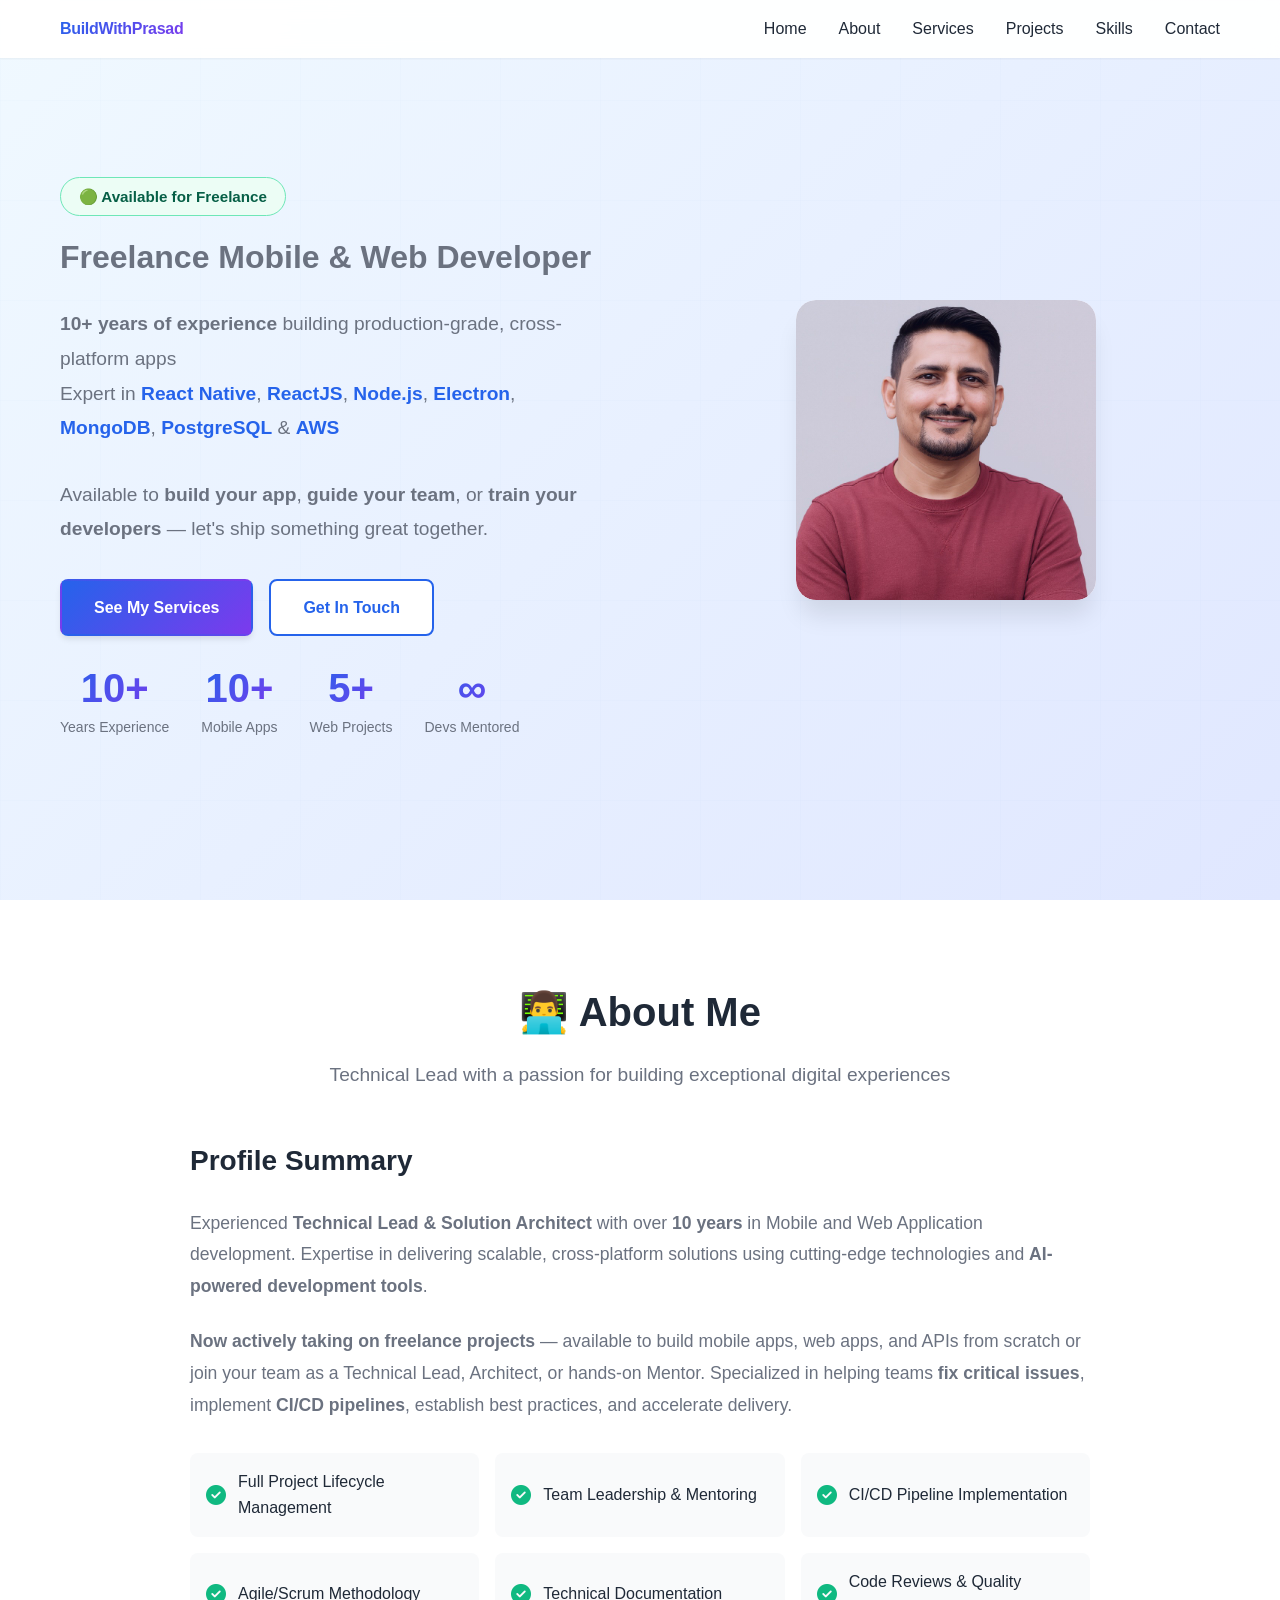
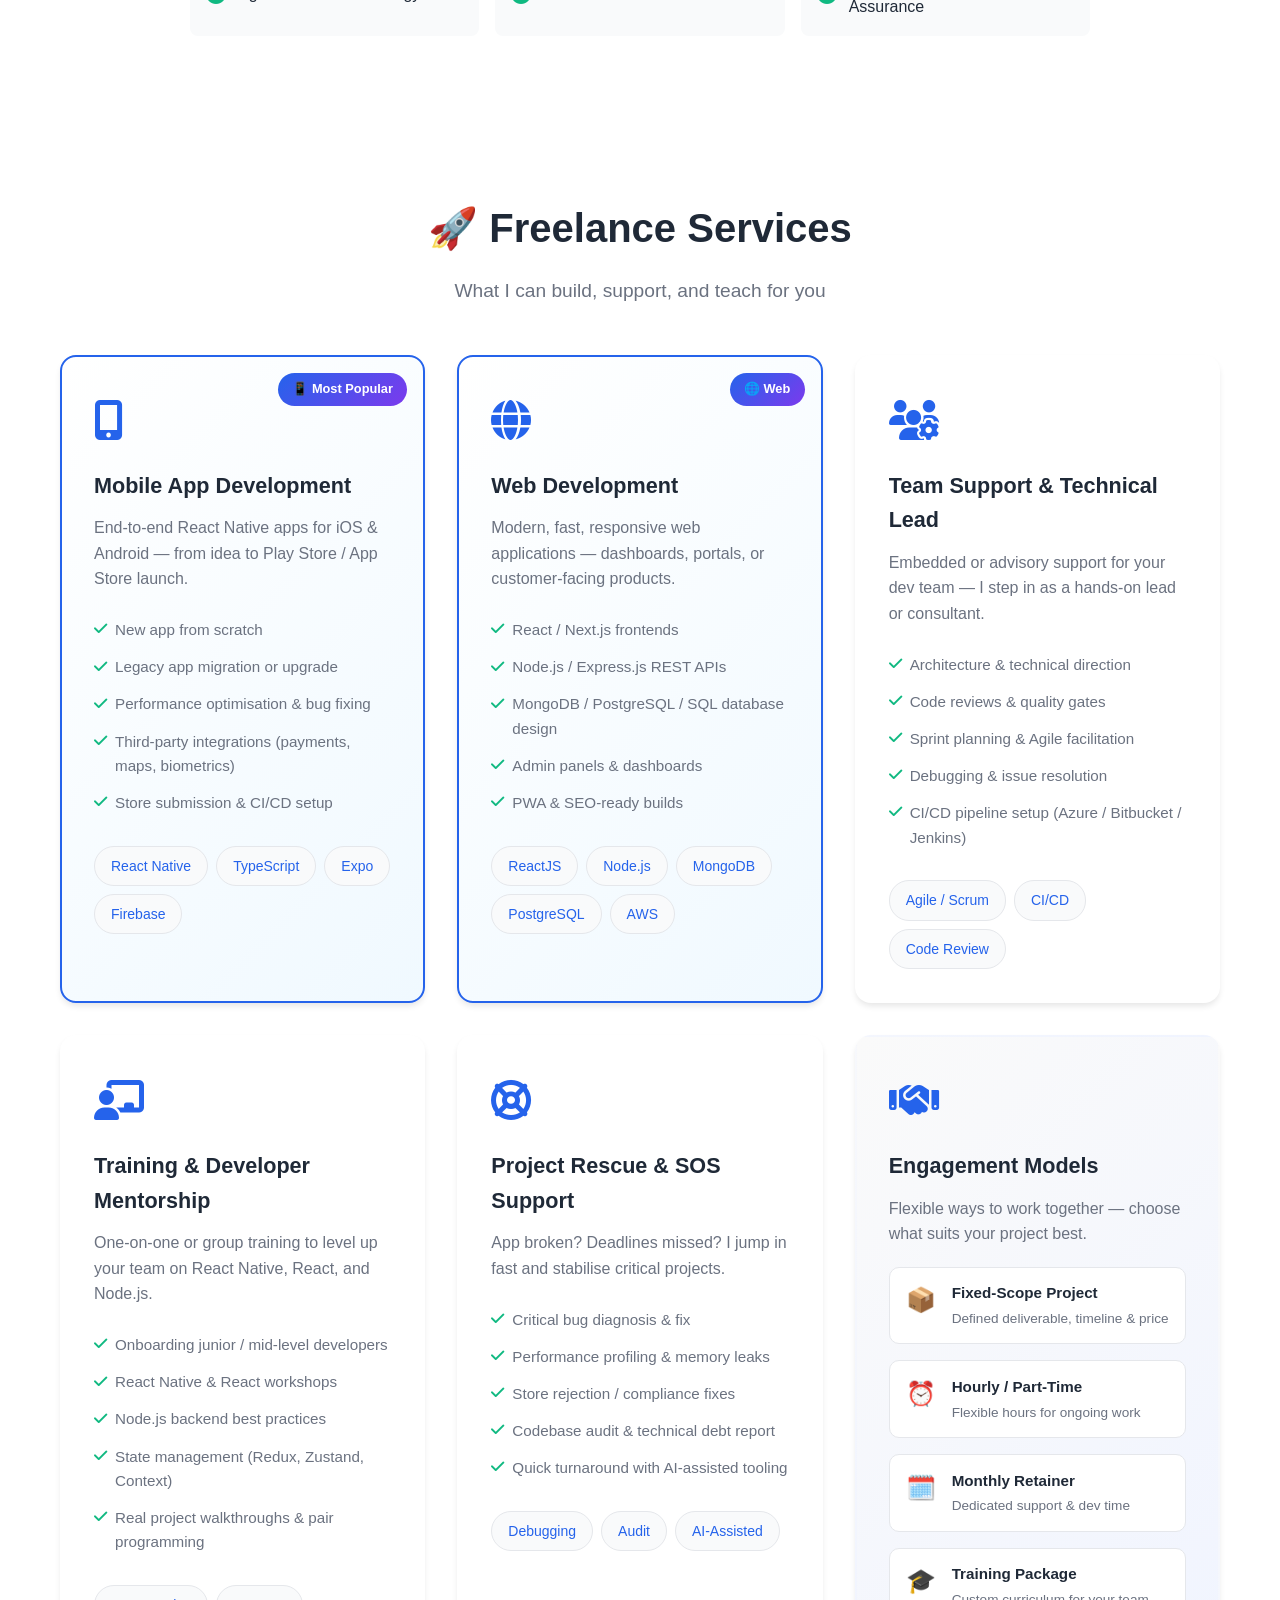
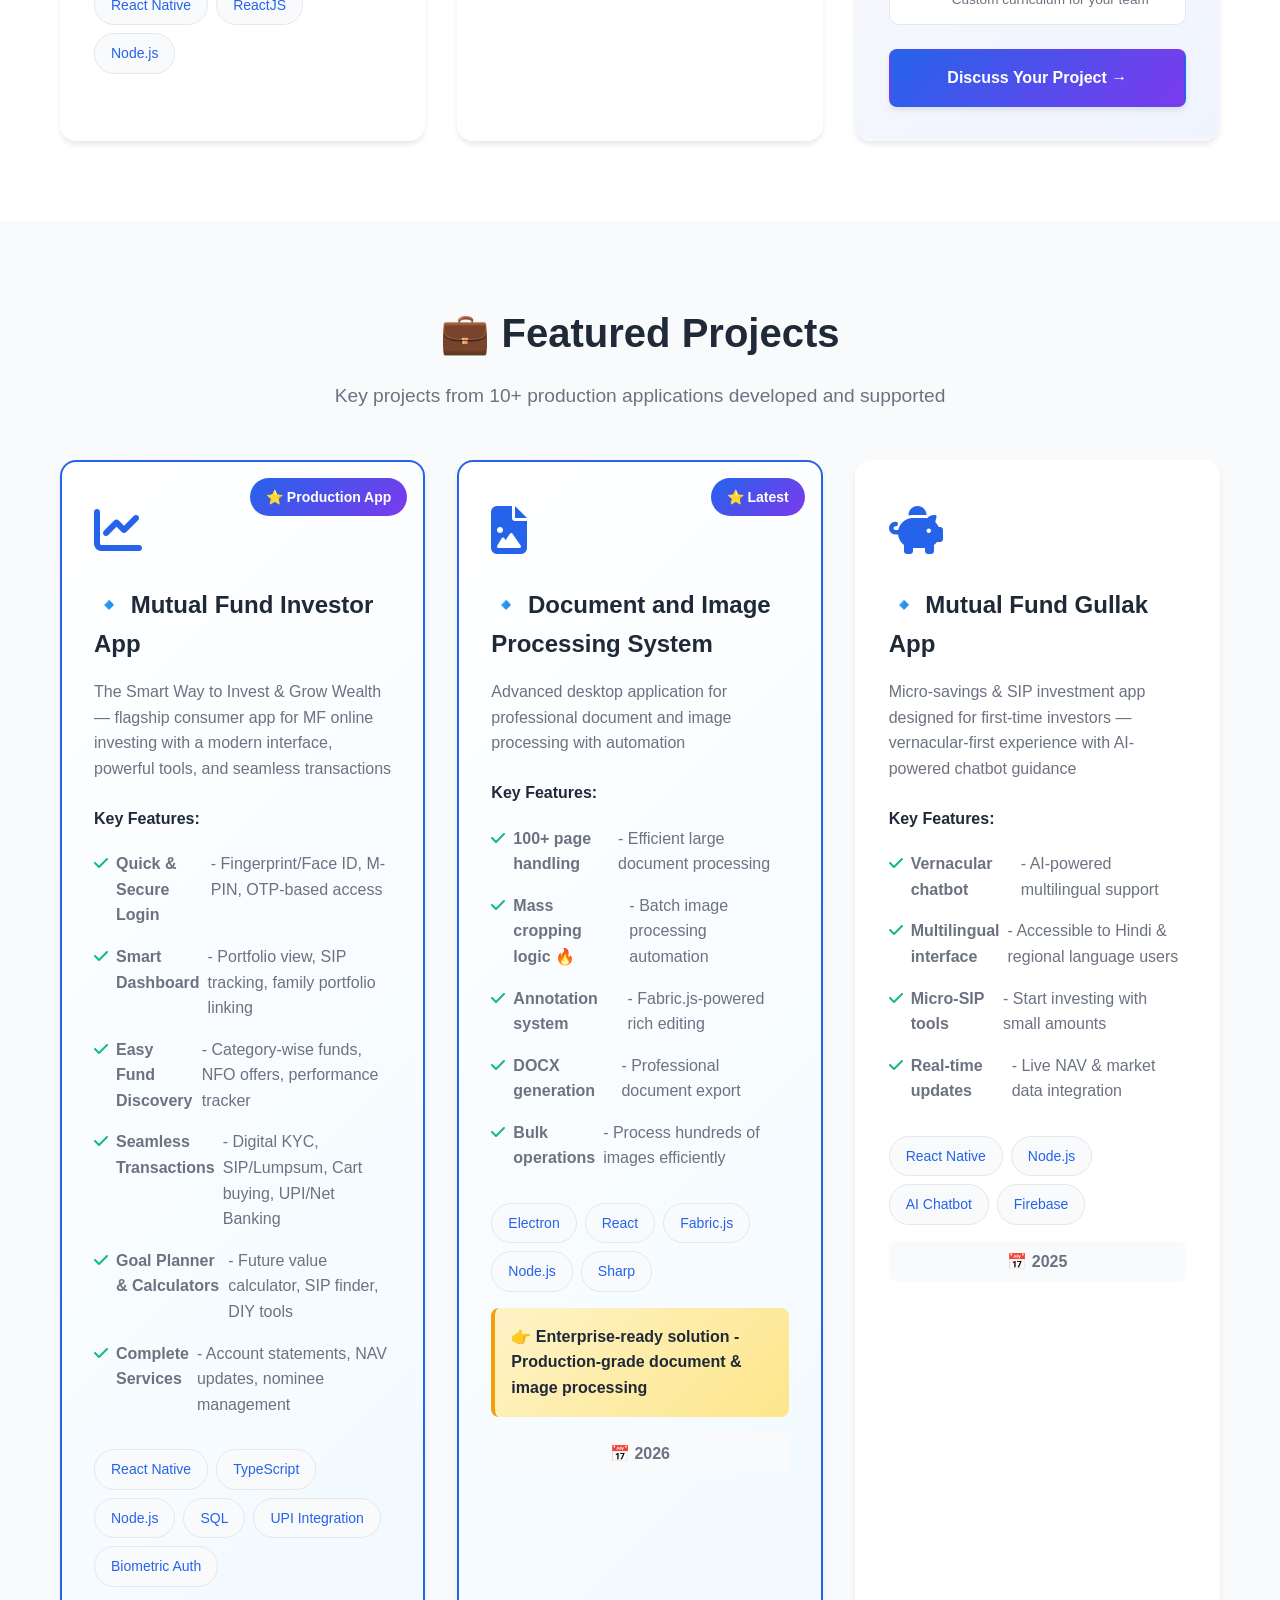
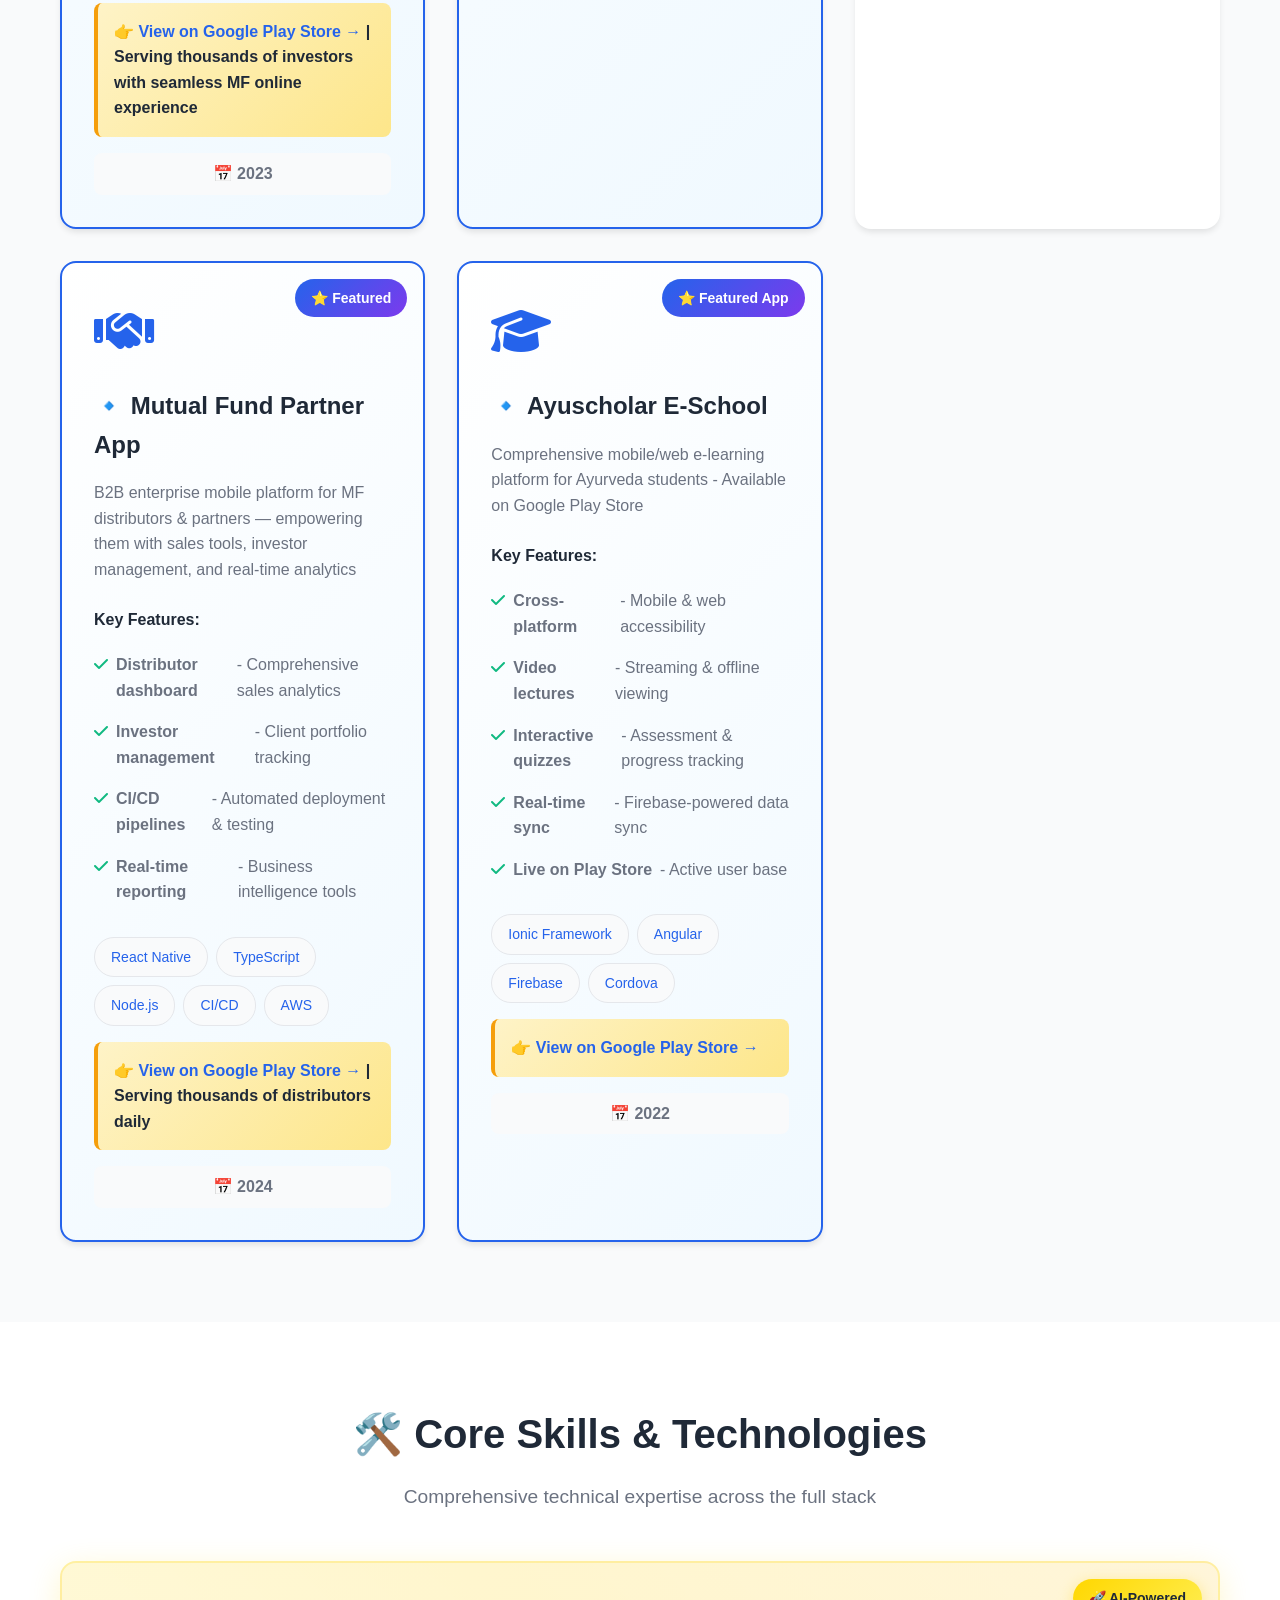
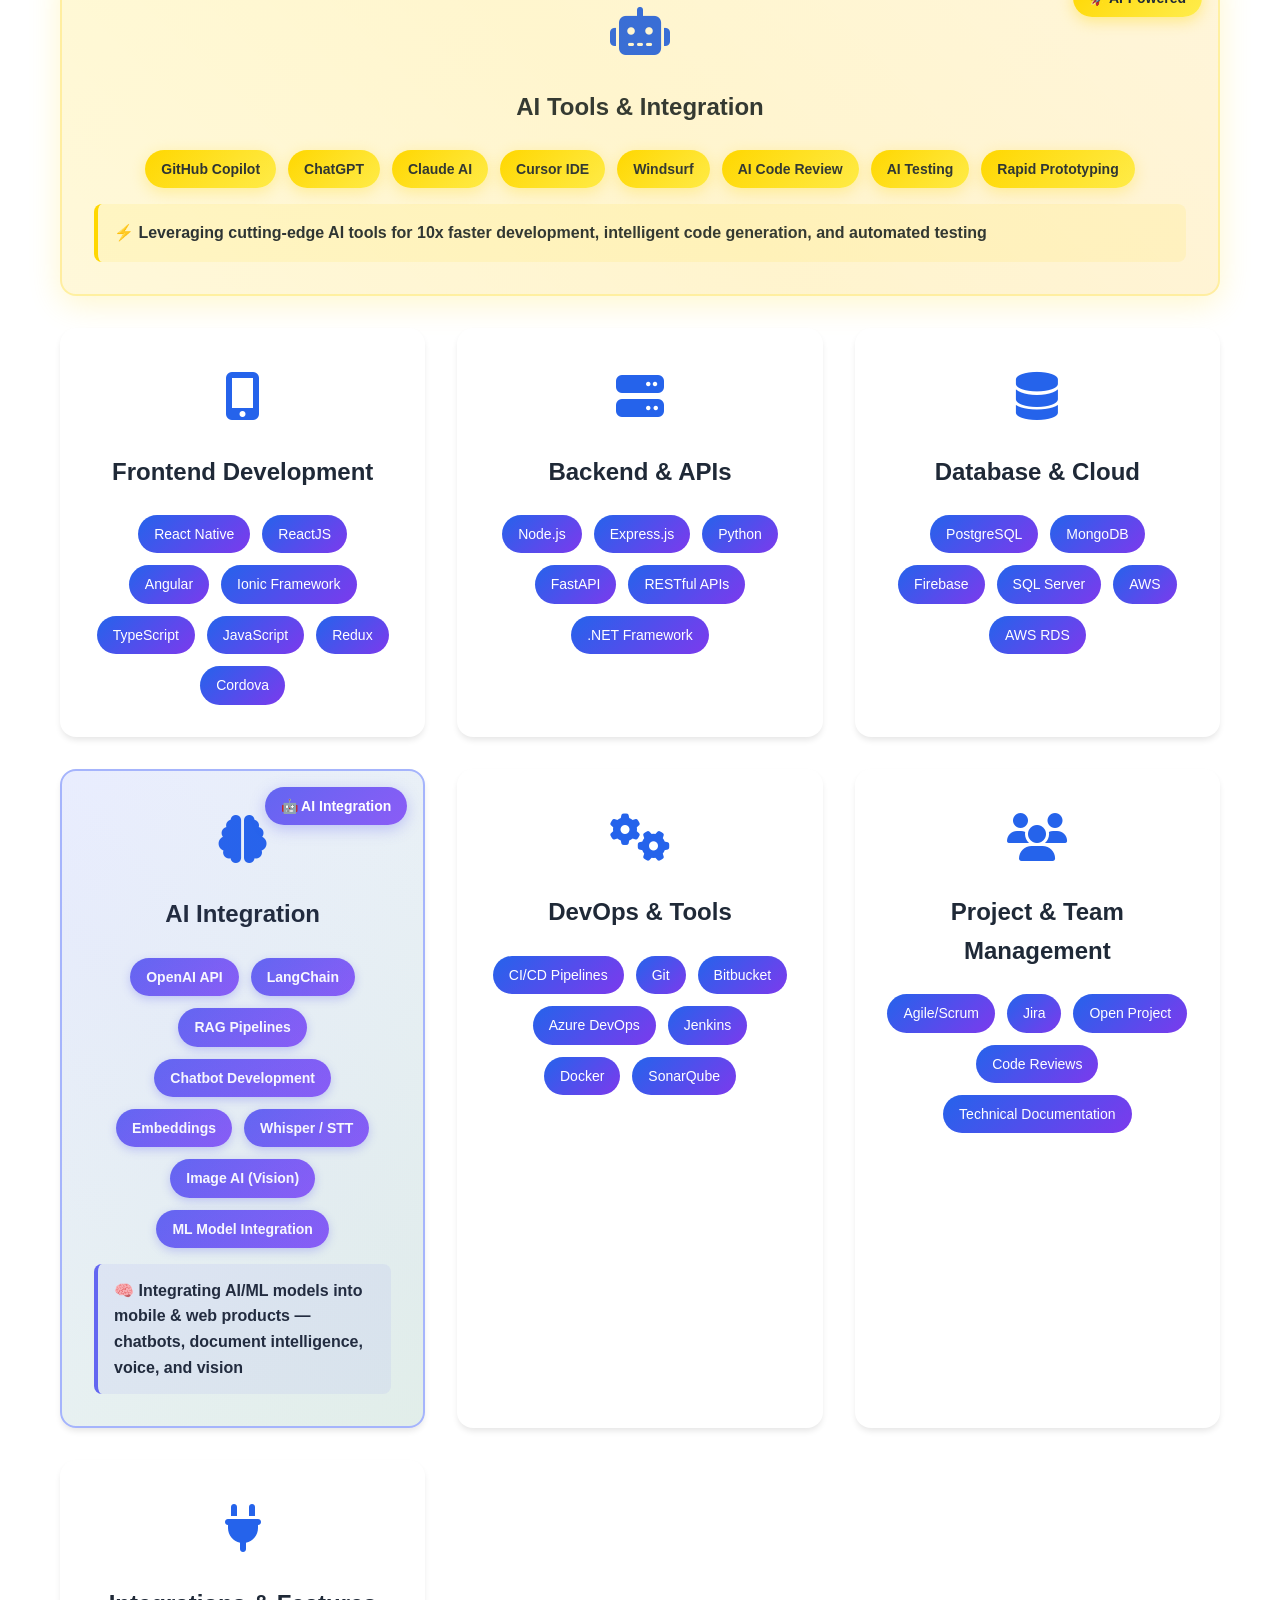
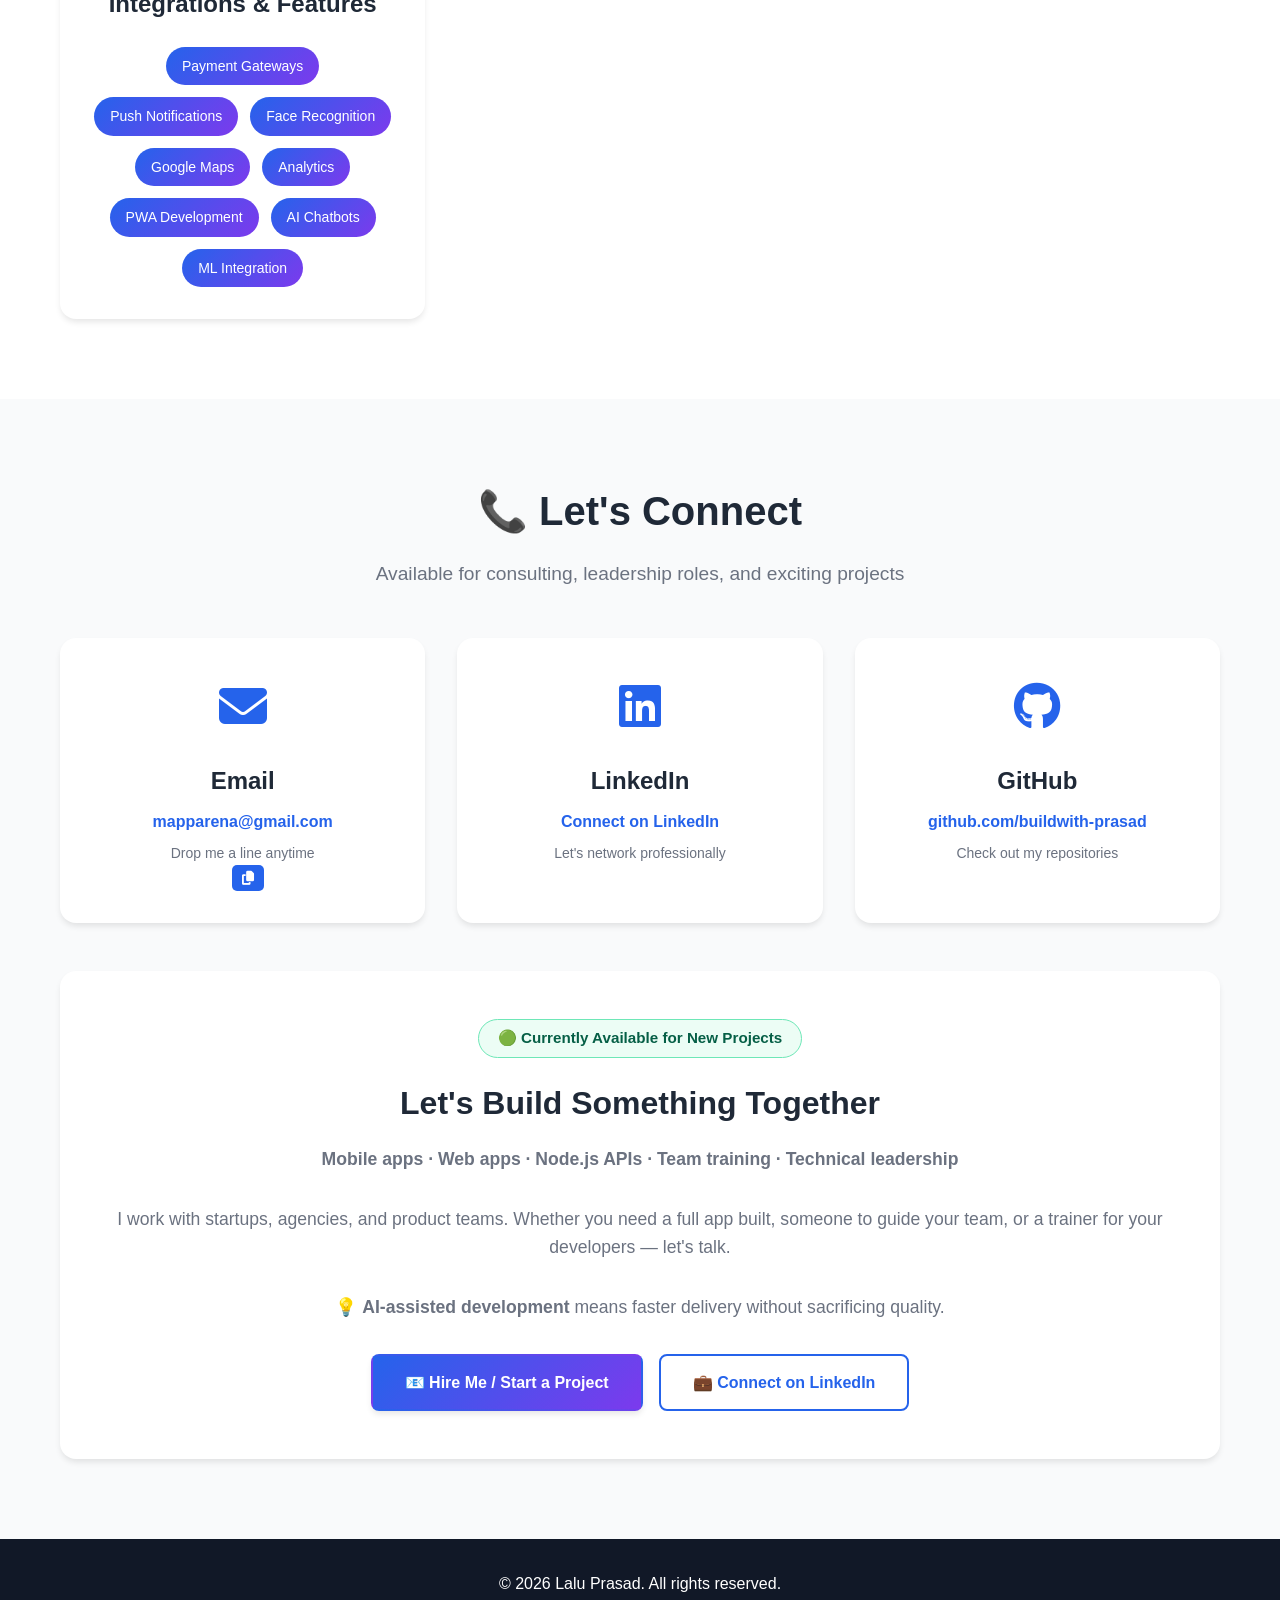
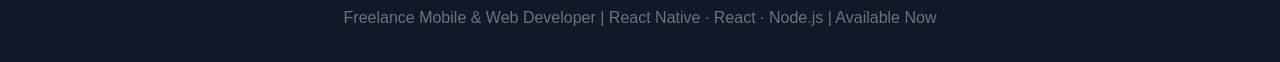
==== commit 23ada3d6: "brand: update to Build With Prasad — nav, title, meta" ====
--- a/index.html
+++ b/index.html
@@ -3,8 +3,8 @@
 <head>
     <meta charset="UTF-8">
     <meta name="viewport" content="width=device-width, initial-scale=1.0">
-    <meta name="description" content="Lalu Prasad - Freelance Mobile & Web Developer. 10+ years in React Native, ReactJS, Node.js. Available for app development, team support & training.">
-    <title>Lalu Prasad | Freelance Mobile & Web Developer — React Native, React, Node.js</title>
+    <meta name="description" content="Build With Prasad — Freelance Mobile & Web Developer. 10+ years in React Native, ReactJS, Node.js. Available for app development, team support & training.">
+    <title>Build With Prasad | Freelance Mobile & Web Developer — React Native, React, Node.js</title>
     <link rel="stylesheet" href="styles.css">
     <link rel="stylesheet" href="https://cdnjs.cloudflare.com/ajax/libs/font-awesome/6.4.0/css/all.min.css">
 </head>
@@ -12,7 +12,7 @@
     <!-- Navigation -->
     <nav class="navbar">
         <div class="container">
-            <div class="nav-brand">LP</div>
+            <div class="nav-brand">BuildWithPrasad</div>
             <ul class="nav-menu">
                 <li><a href="#home">Home</a></li>
                 <li><a href="#about">About</a></li>
@@ -77,7 +77,7 @@
                 </div>
                 <div class="hero-image">
                     <div class="profile-card">
-                        <img src="profile.jpg" alt="Lalu Prasad" class="profile-photo">
+                        <img src="profile.jpg" alt="Build With Prasad" class="profile-photo">
                     </div>
                 </div>
             </div>
--- a/styles.css
+++ b/styles.css
@@ -64,13 +64,15 @@
 }
 
 .nav-brand {
-    font-size: 1.5rem;
-    font-weight: 700;
+    font-size: 1rem;
+    font-weight: 800;
+    letter-spacing: -0.3px;
     color: var(--primary-color);
     background: linear-gradient(135deg, var(--primary-color), var(--secondary-color));
     -webkit-background-clip: text;
     -webkit-text-fill-color: transparent;
     background-clip: text;
+    white-space: nowrap;
 }
 
 .nav-menu {
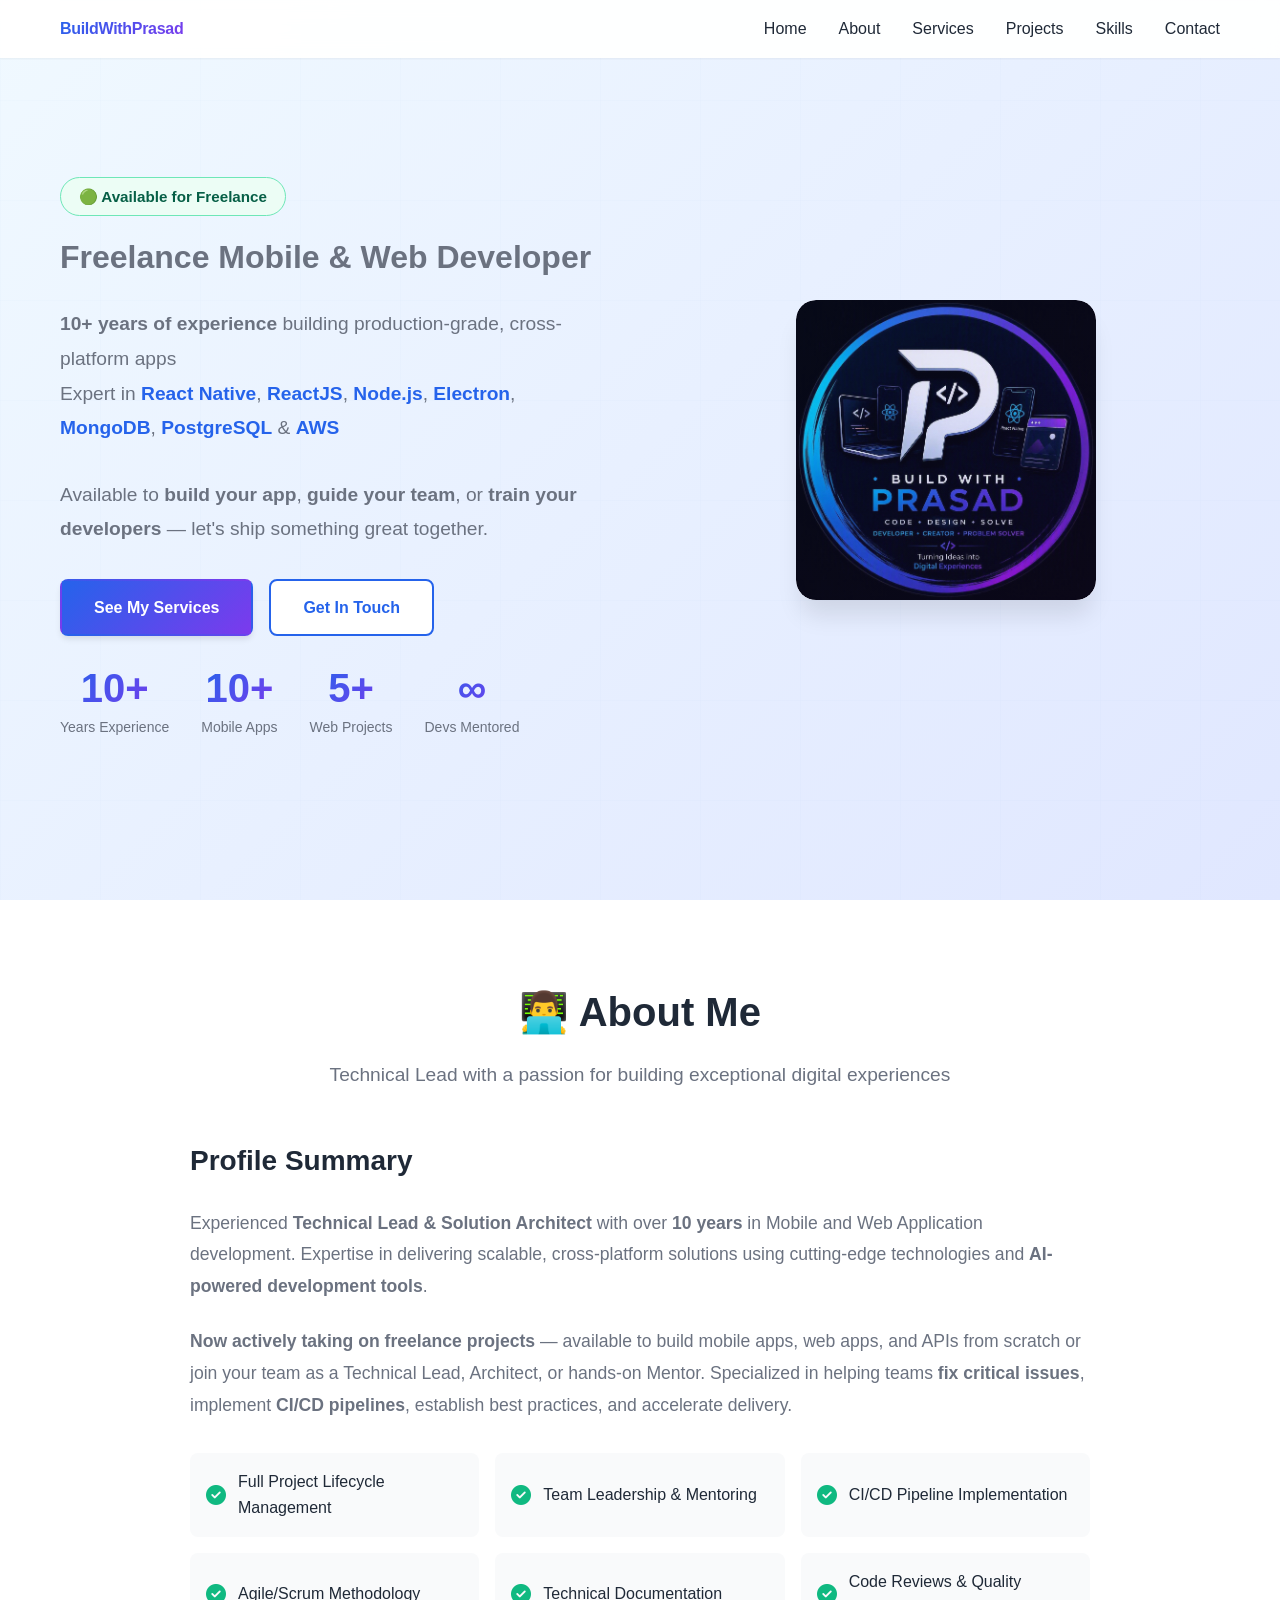
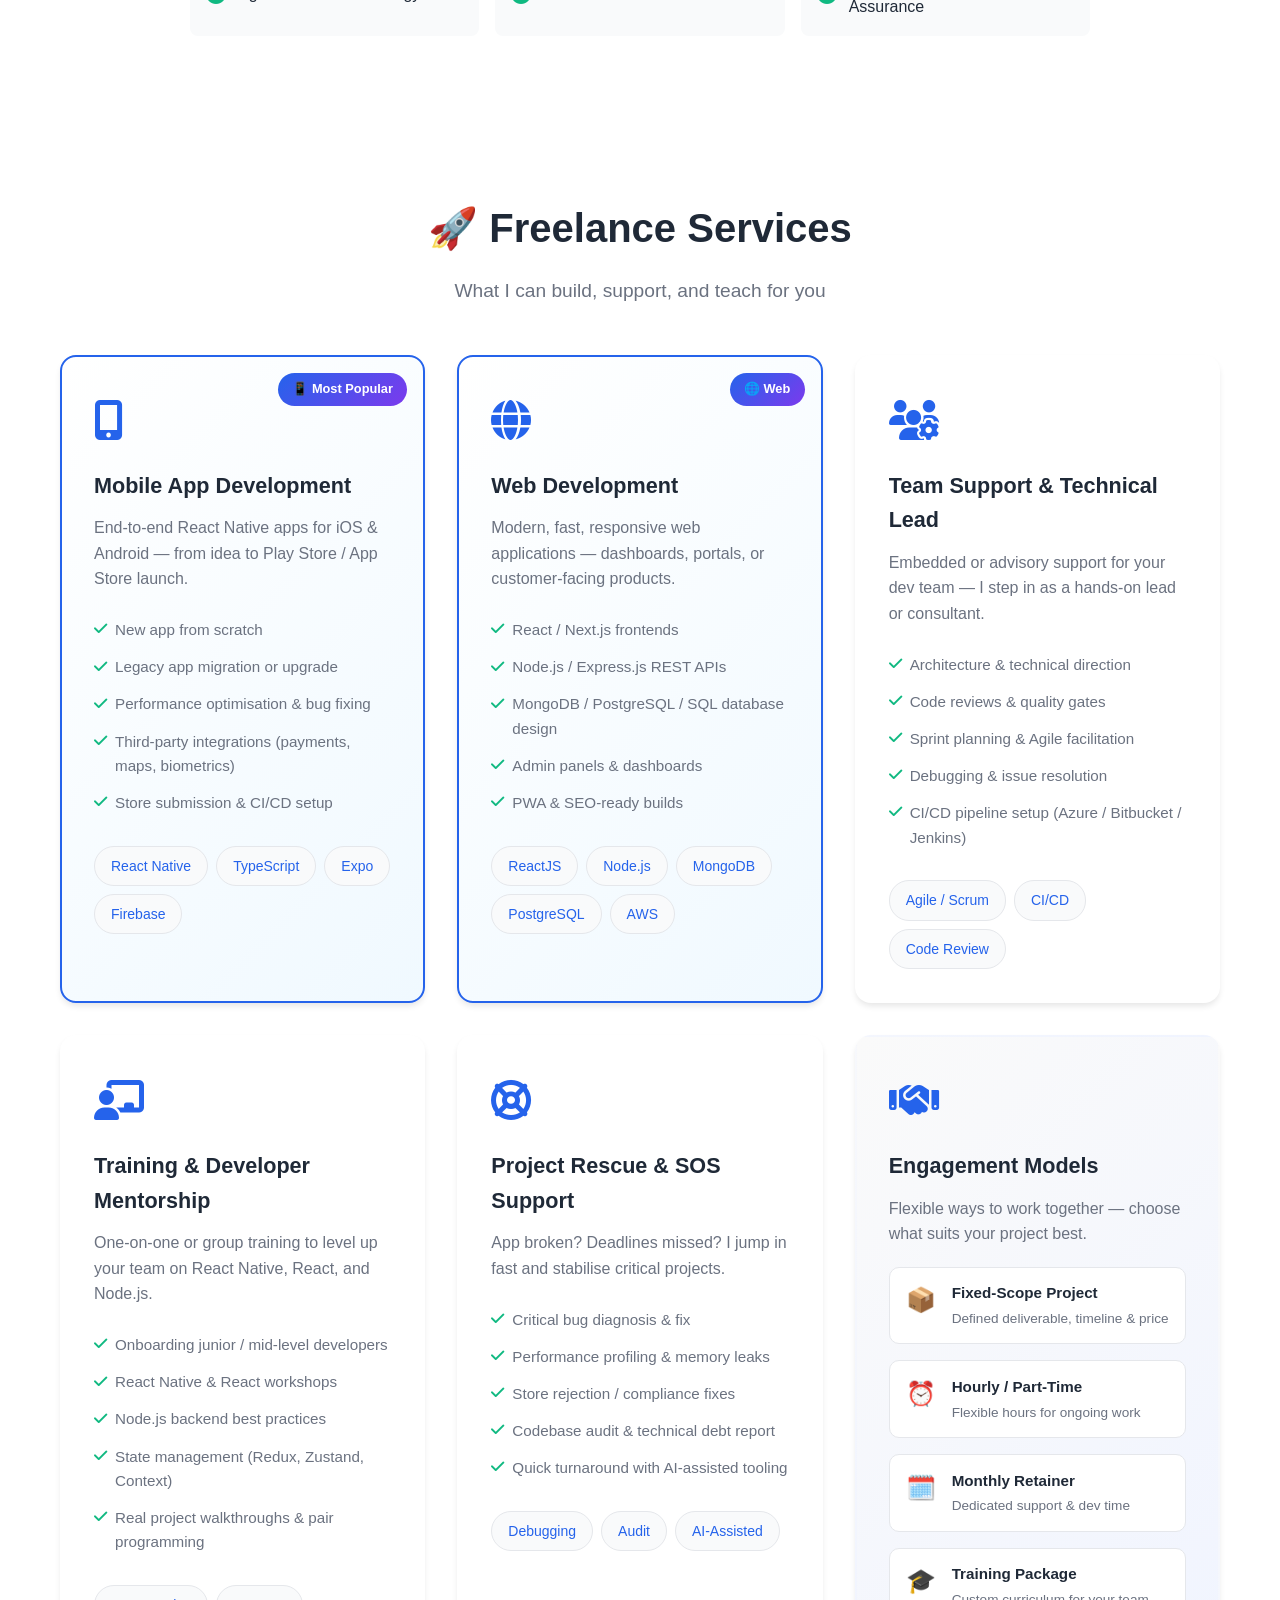
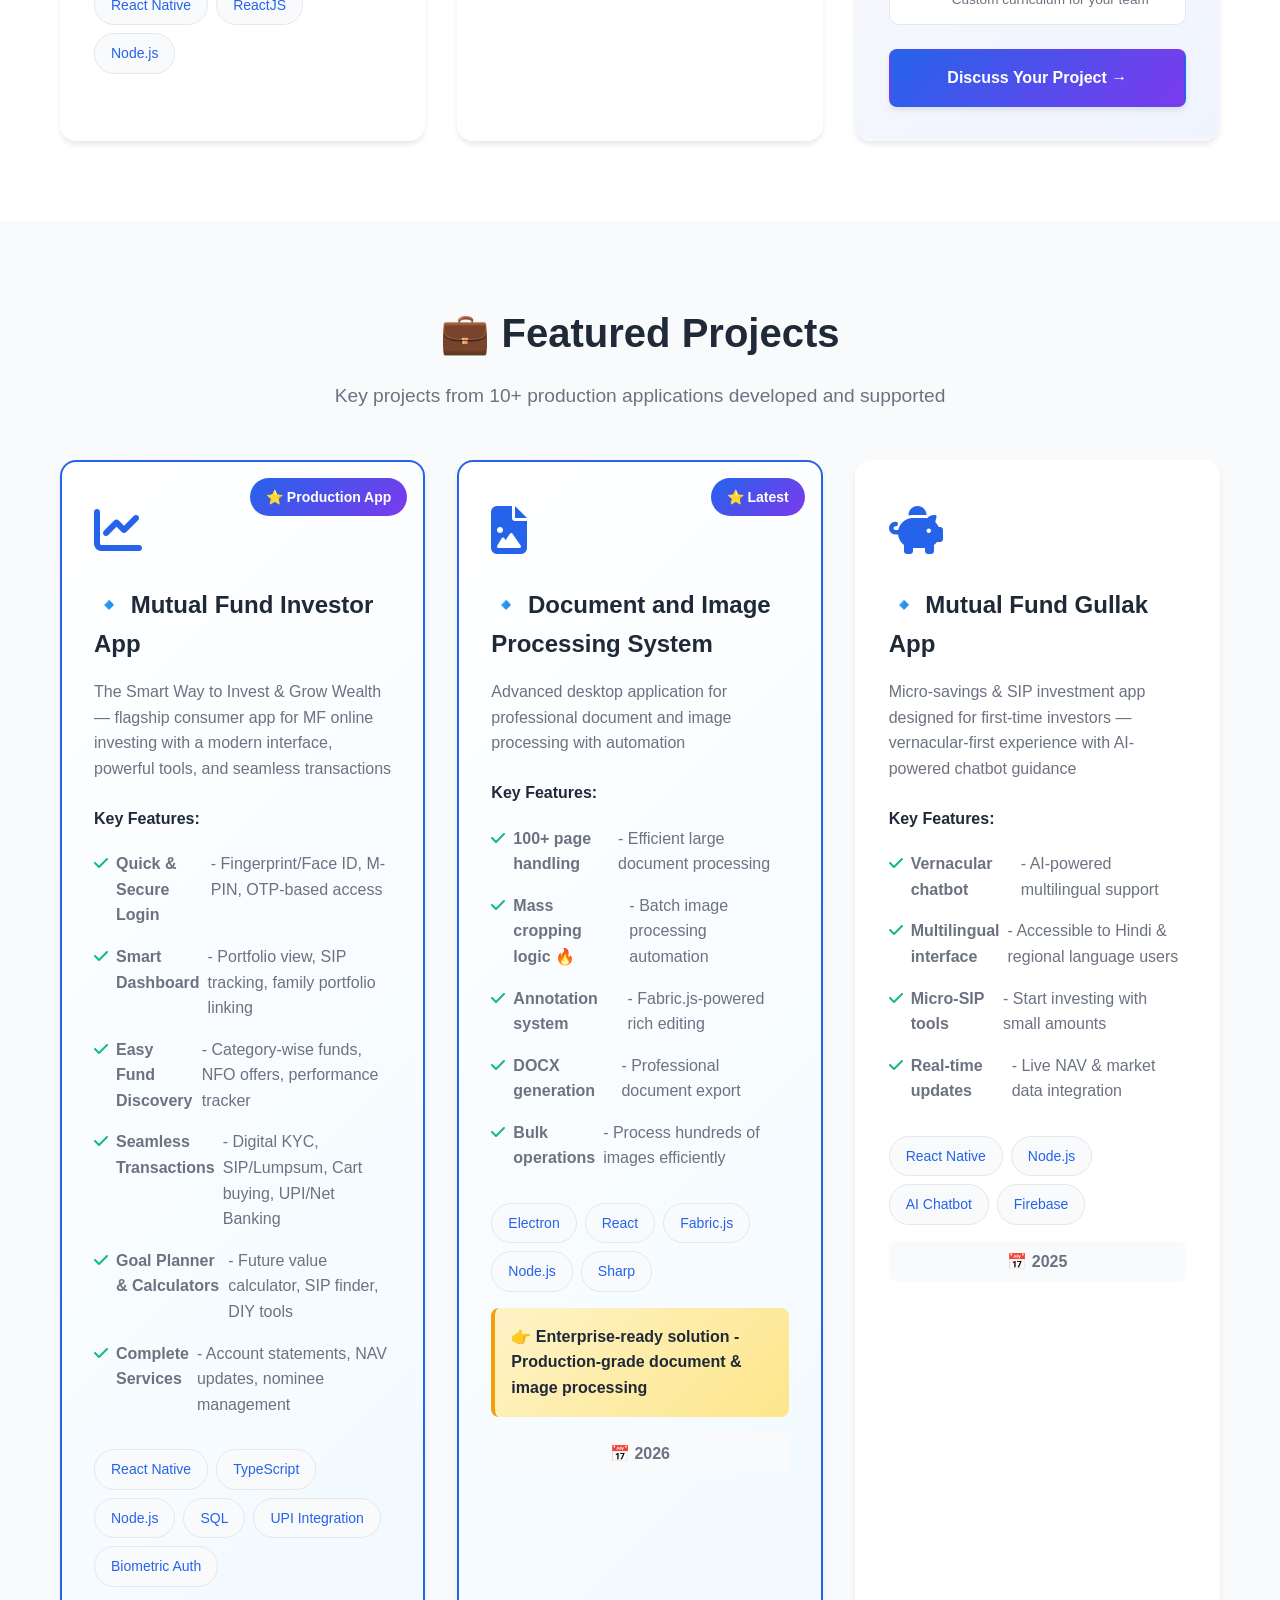
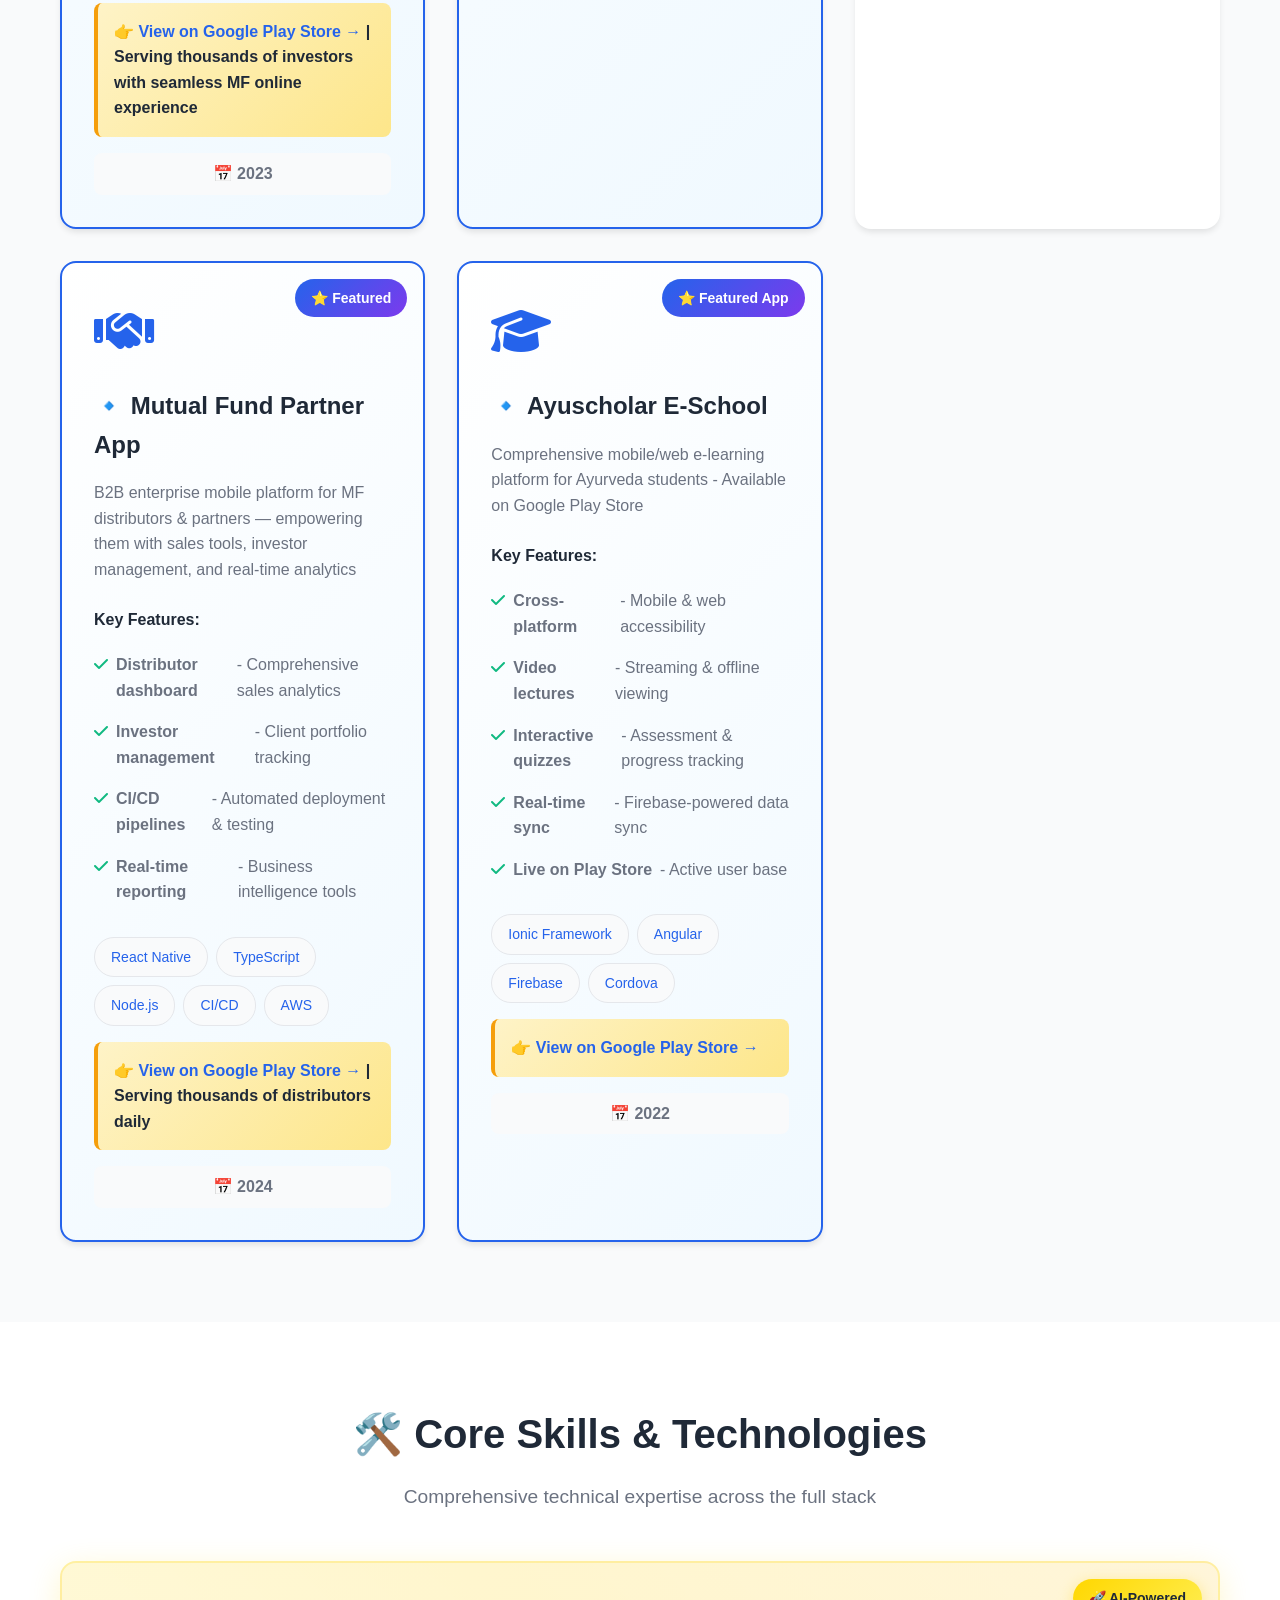
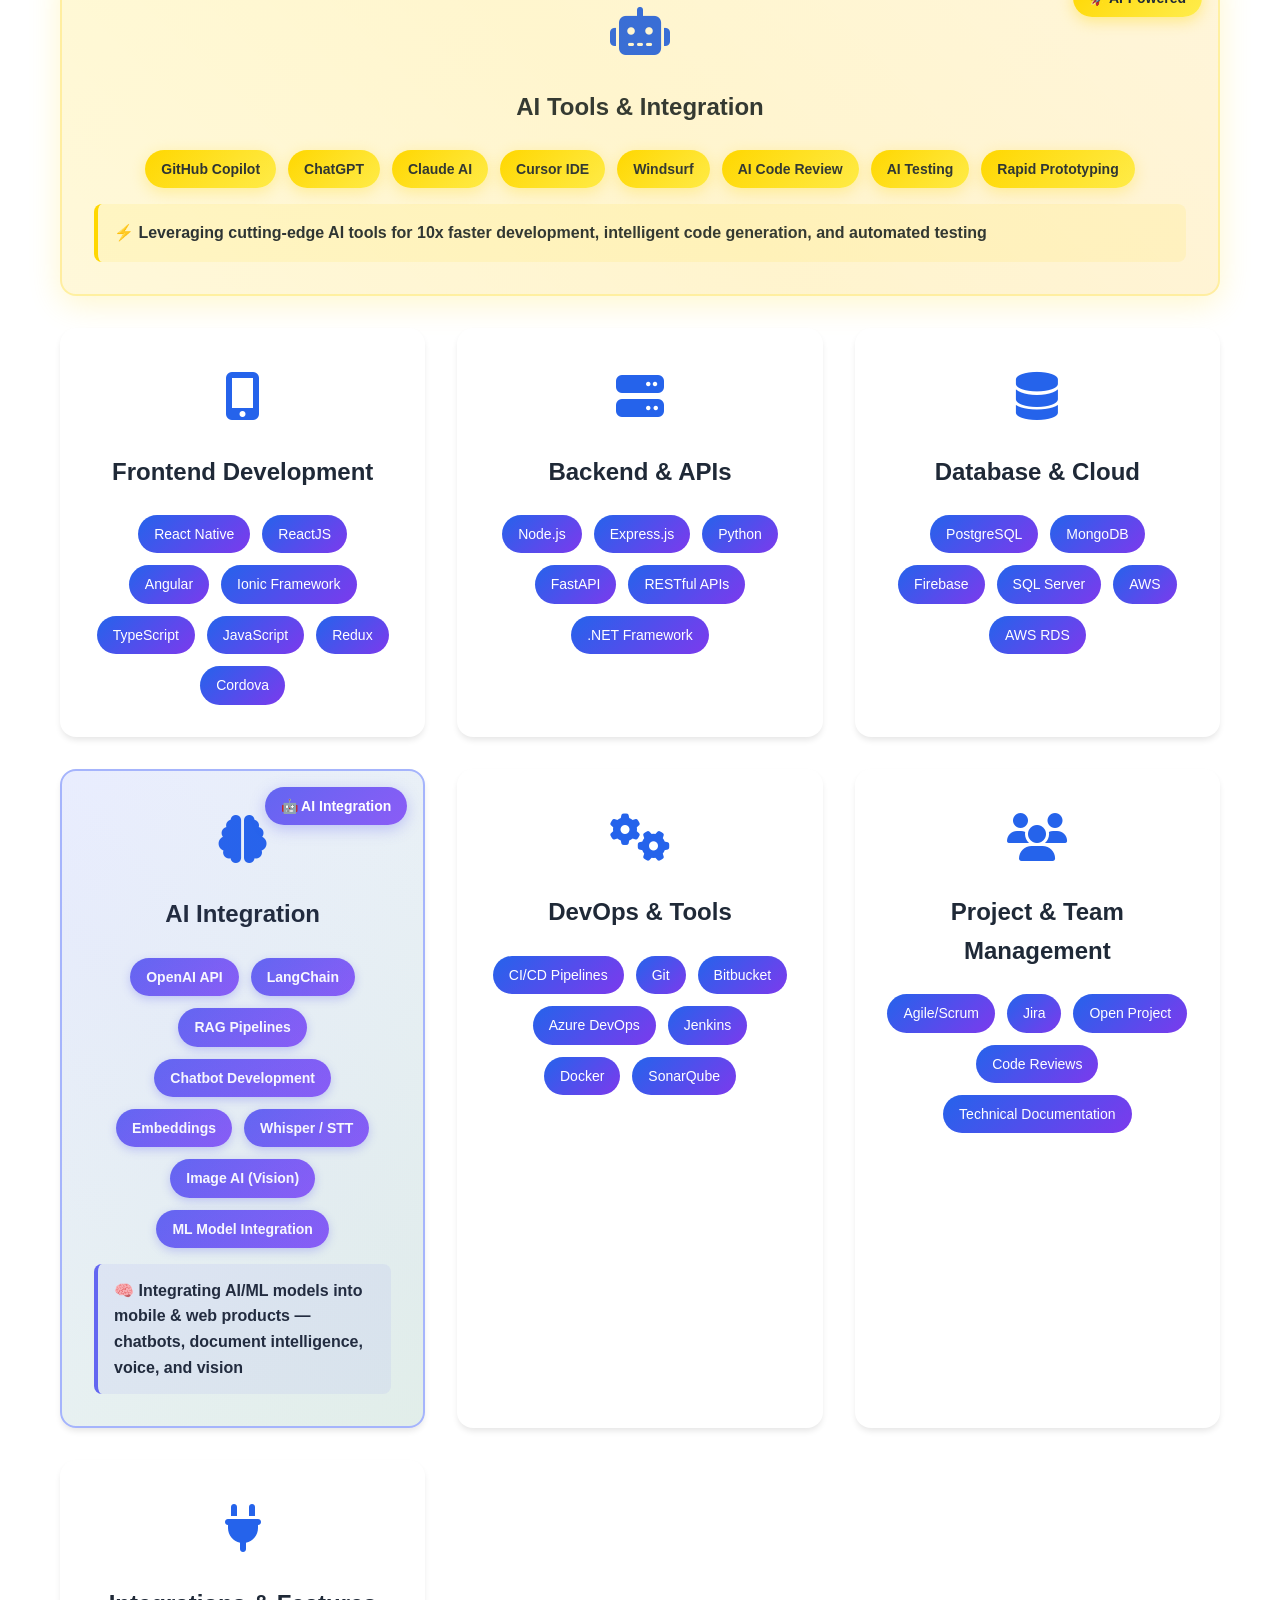
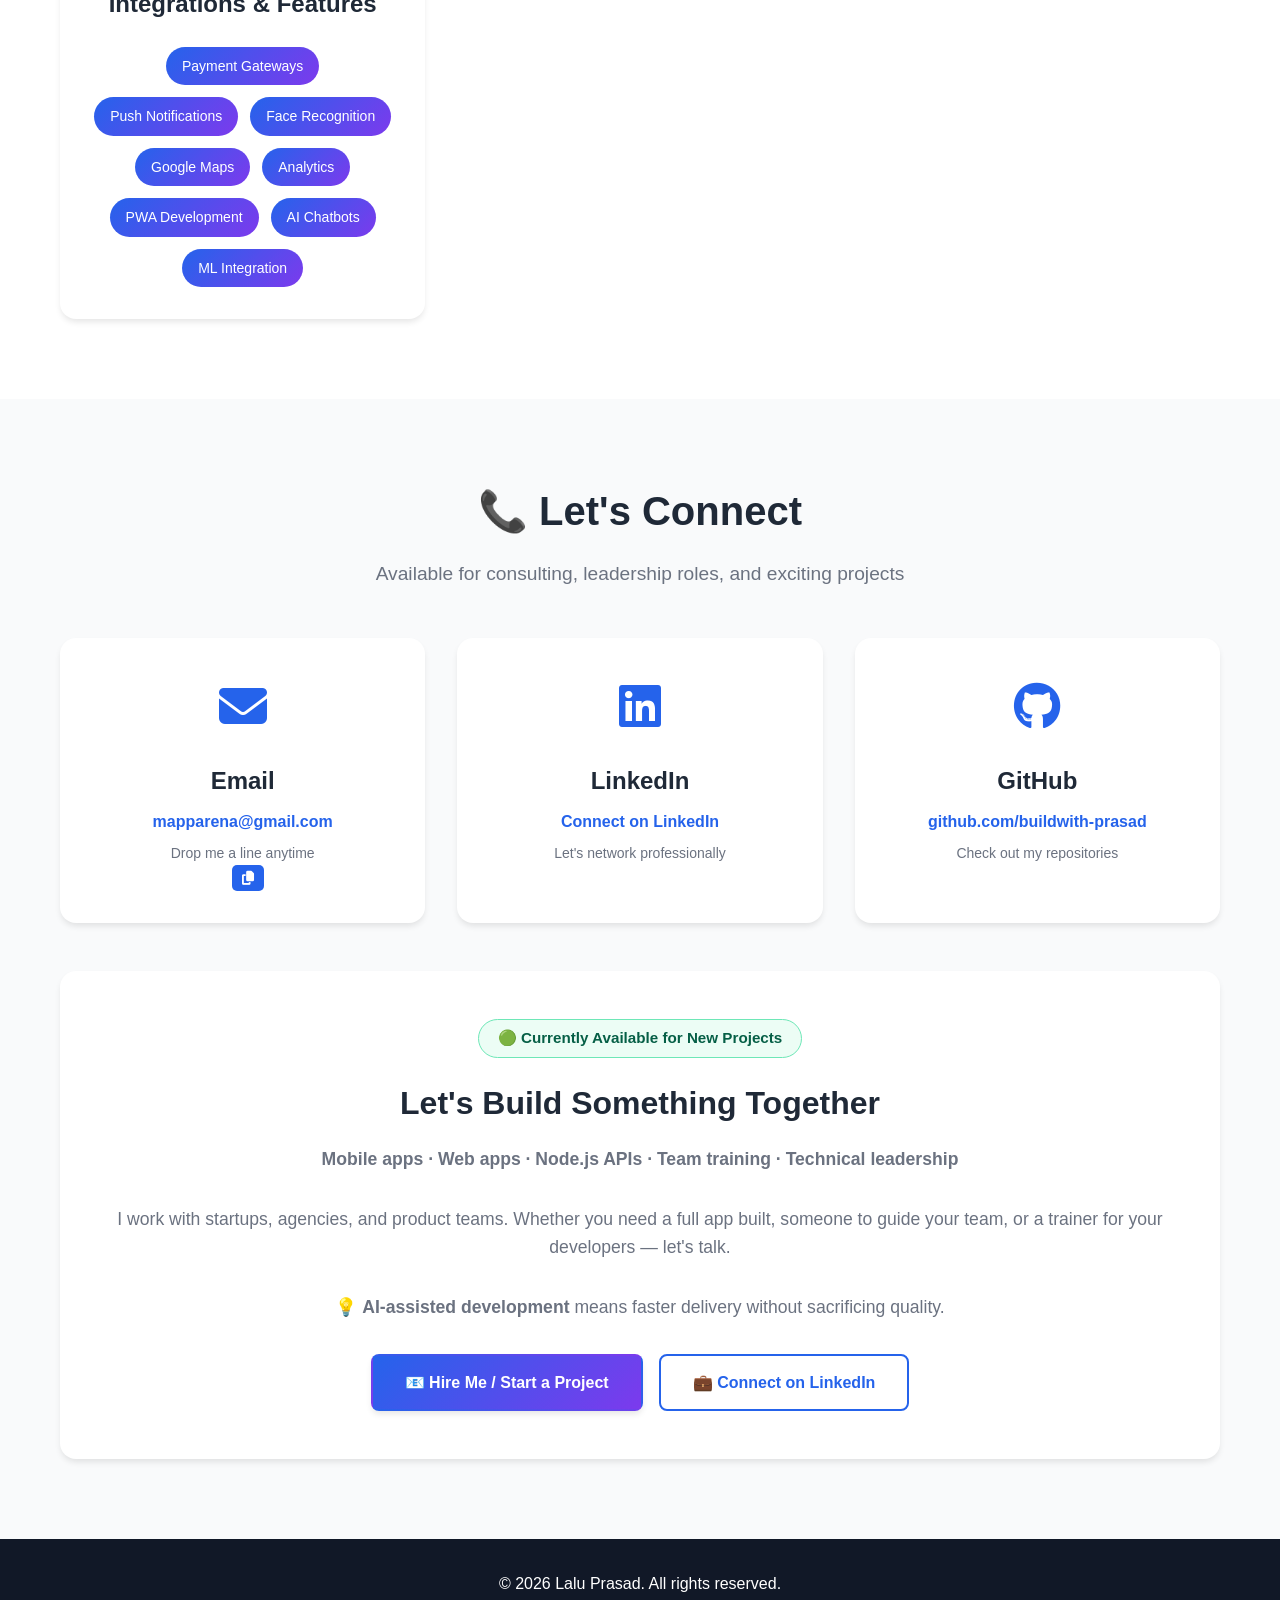
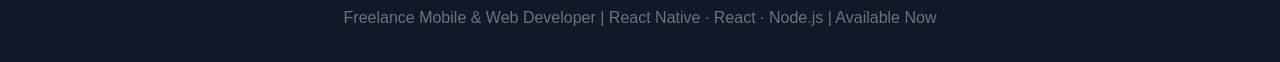
==== commit 86878bc2: "feat: use prsad.png as profile picture" ====
--- a/index.html
+++ b/index.html
@@ -77,7 +77,7 @@
                 </div>
                 <div class="hero-image">
                     <div class="profile-card">
-                        <img src="profile.jpg" alt="Build With Prasad" class="profile-photo">
+                        <img src="prsad.png" alt="Build With Prasad" class="profile-photo">
                     </div>
                 </div>
             </div>
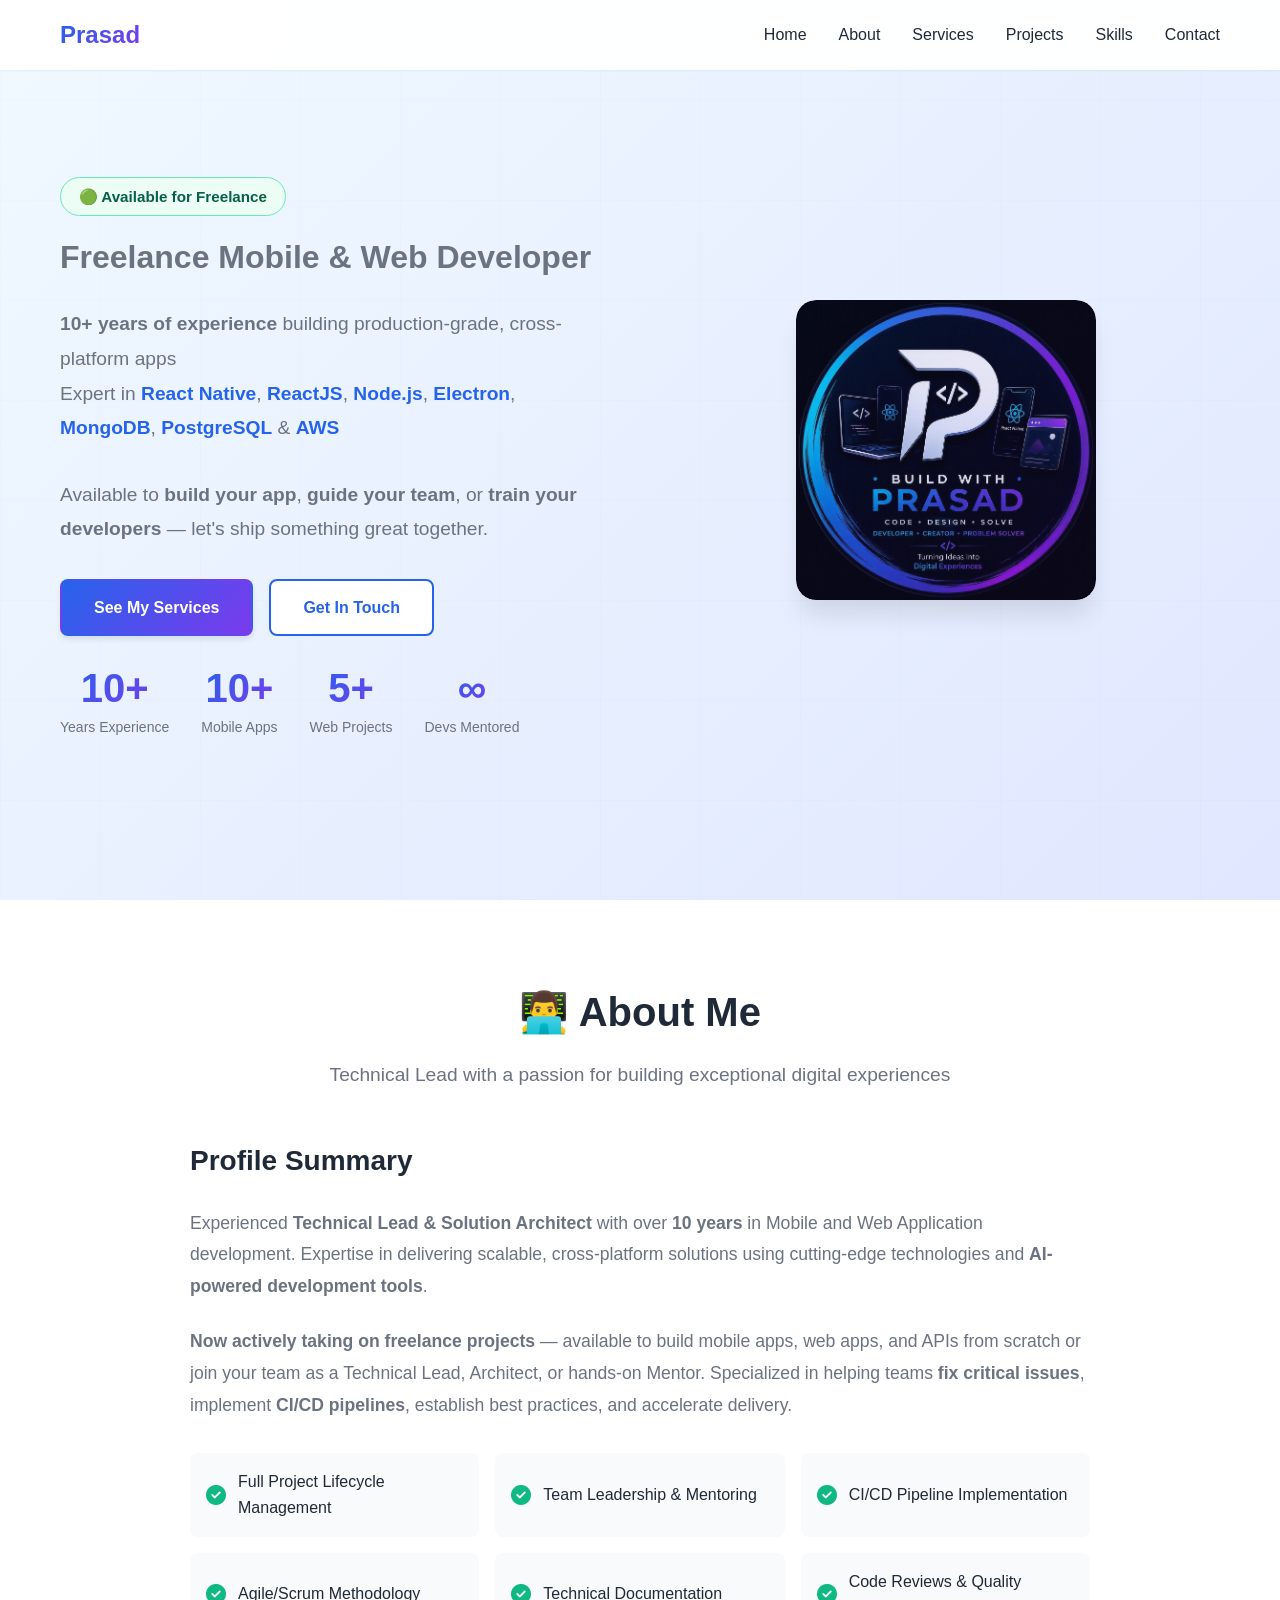
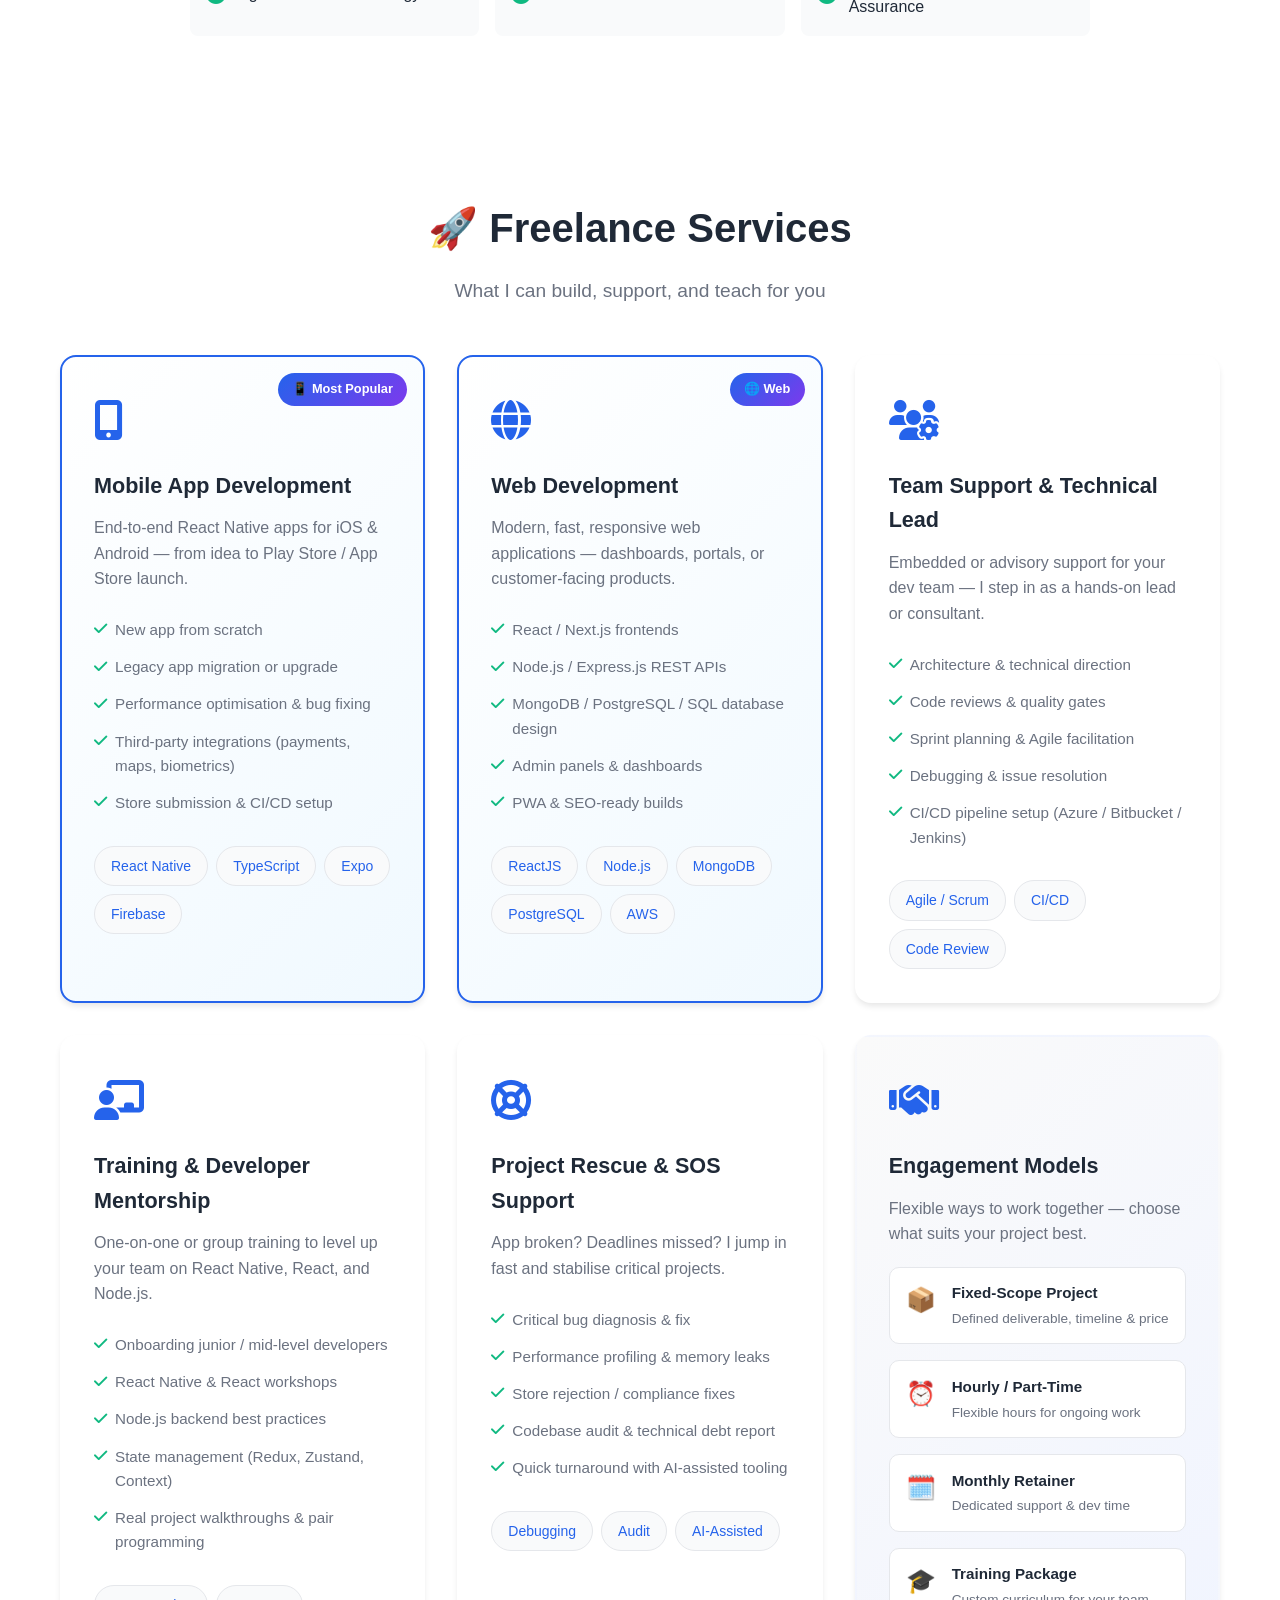
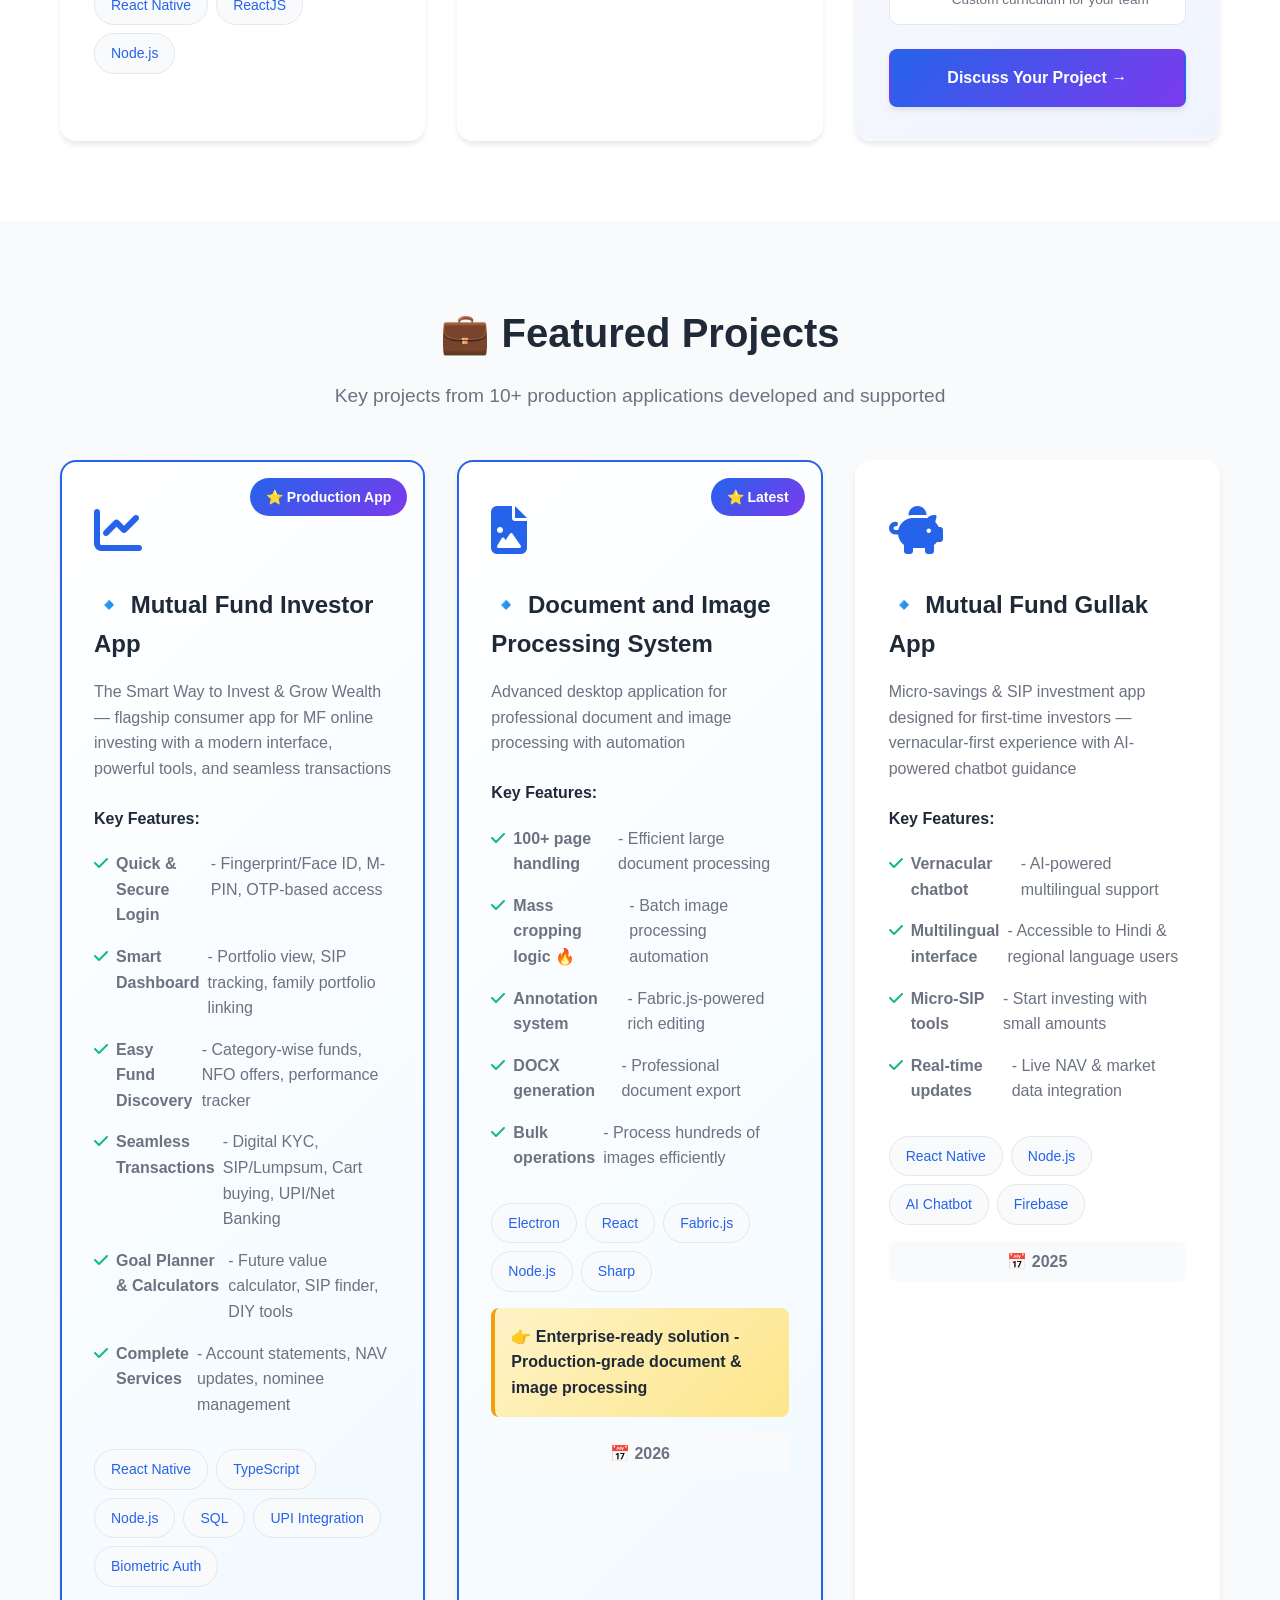
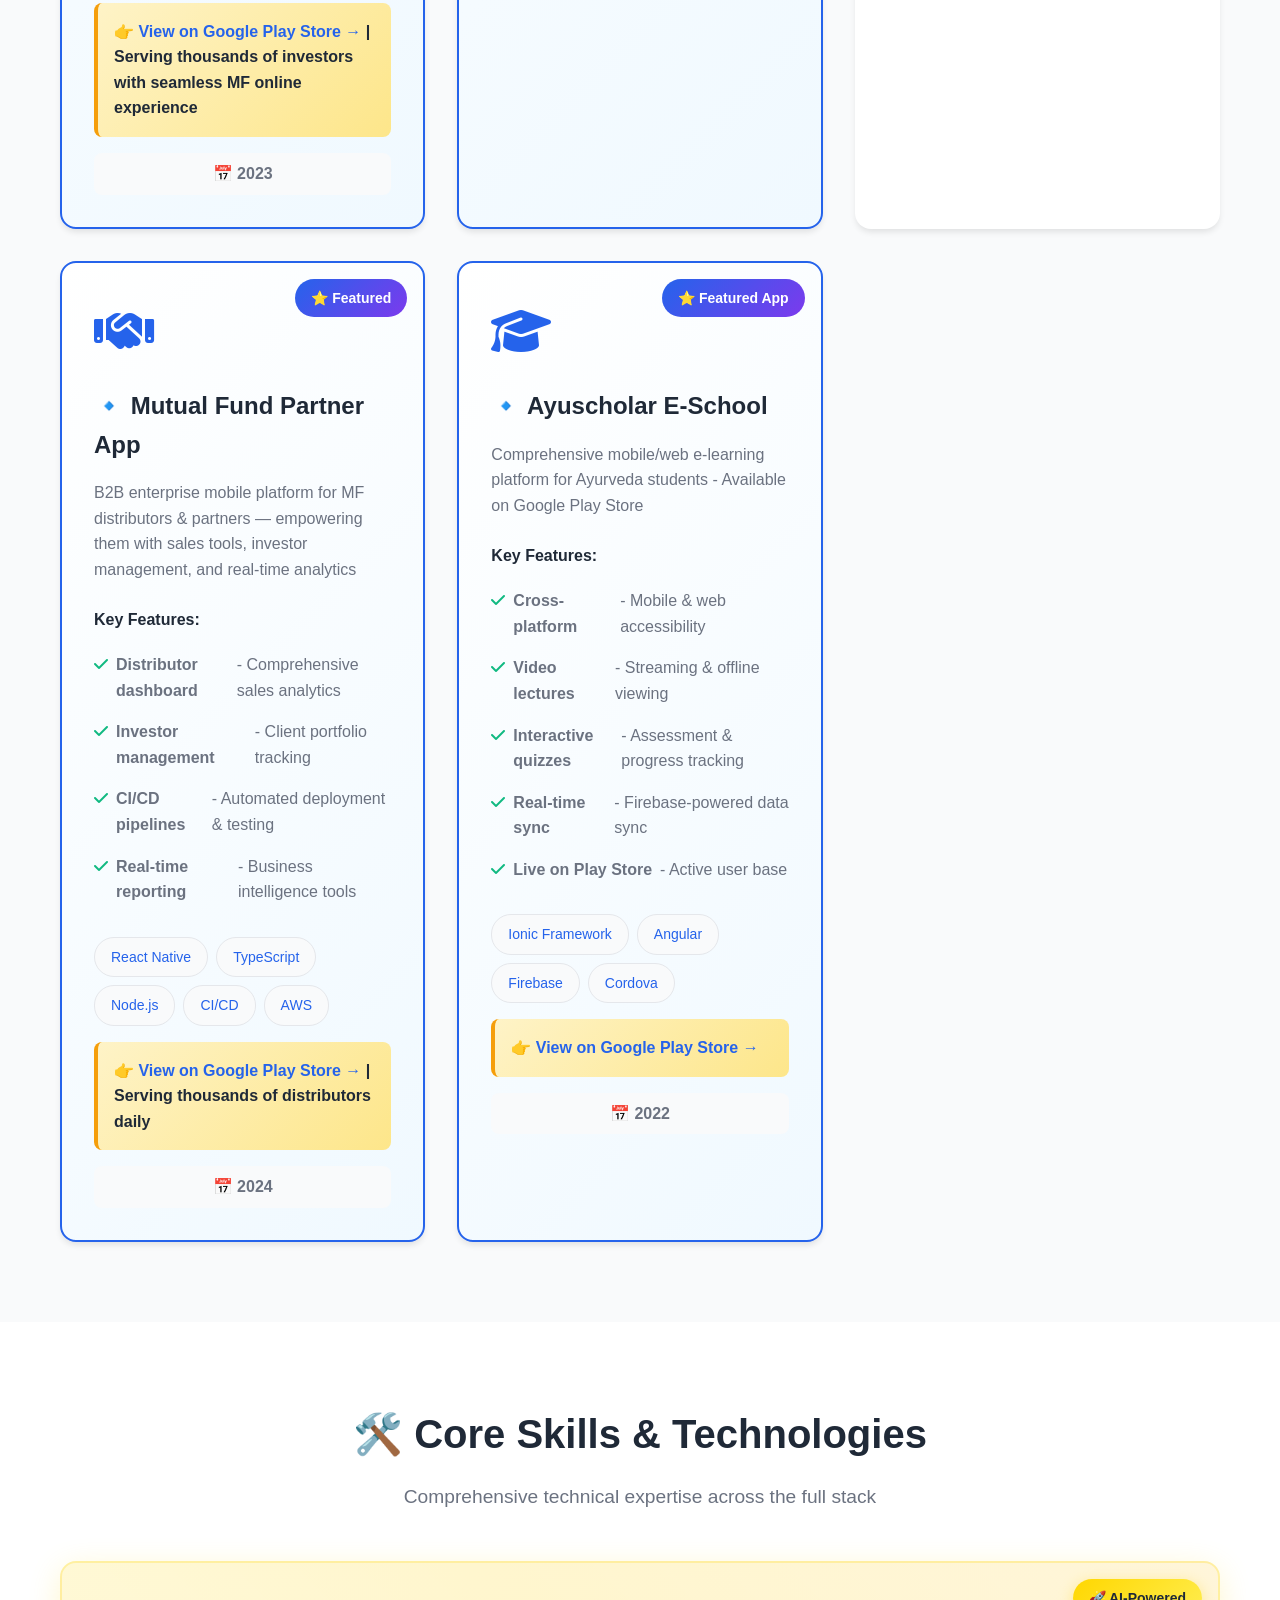
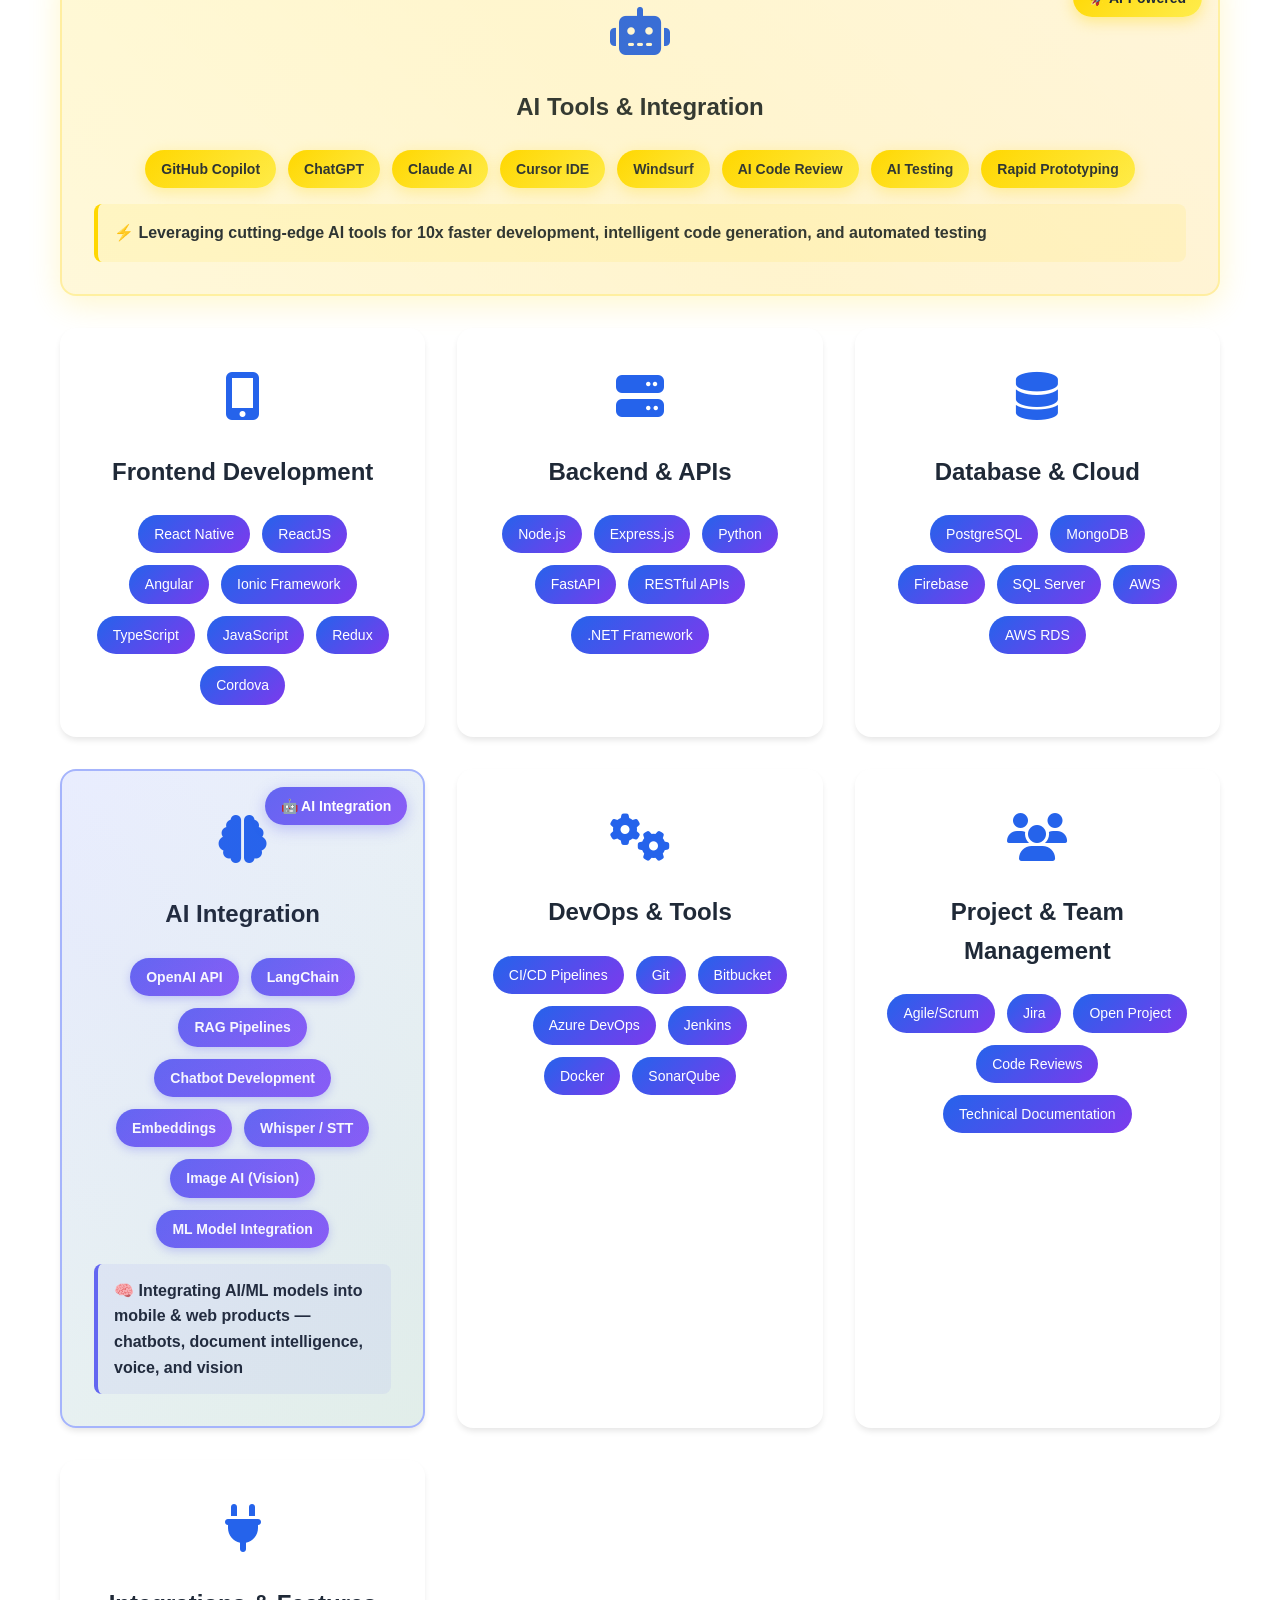
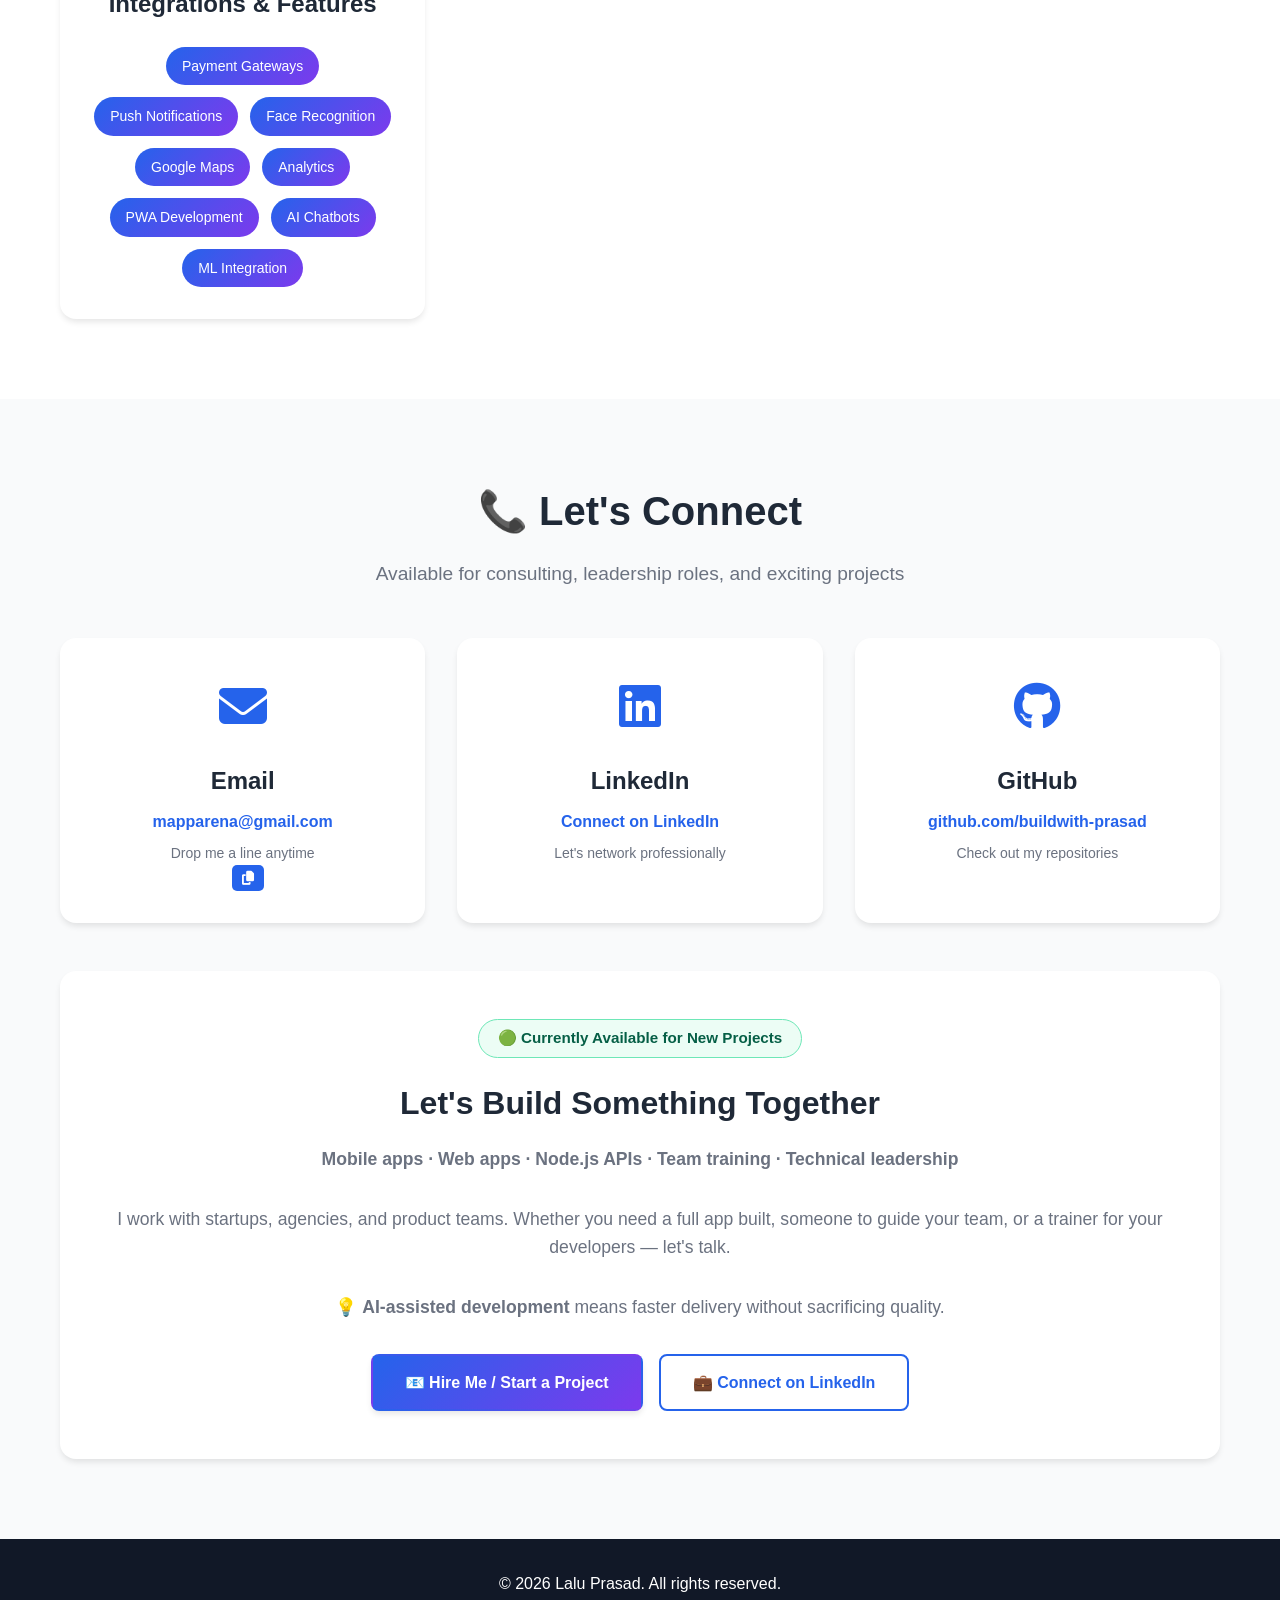
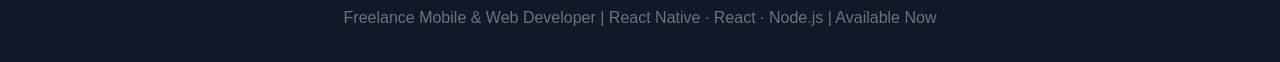
==== commit 0ed1e16e: "fix: set nav brand to Prasad" ====
--- a/index.html
+++ b/index.html
@@ -12,7 +12,7 @@
     <!-- Navigation -->
     <nav class="navbar">
         <div class="container">
-            <div class="nav-brand">BuildWithPrasad</div>
+            <div class="nav-brand">Prasad</div>
             <ul class="nav-menu">
                 <li><a href="#home">Home</a></li>
                 <li><a href="#about">About</a></li>
--- a/styles.css
+++ b/styles.css
@@ -64,15 +64,13 @@
 }
 
 .nav-brand {
-    font-size: 1rem;
+    font-size: 1.5rem;
     font-weight: 800;
-    letter-spacing: -0.3px;
     color: var(--primary-color);
     background: linear-gradient(135deg, var(--primary-color), var(--secondary-color));
     -webkit-background-clip: text;
     -webkit-text-fill-color: transparent;
     background-clip: text;
-    white-space: nowrap;
 }
 
 .nav-menu {
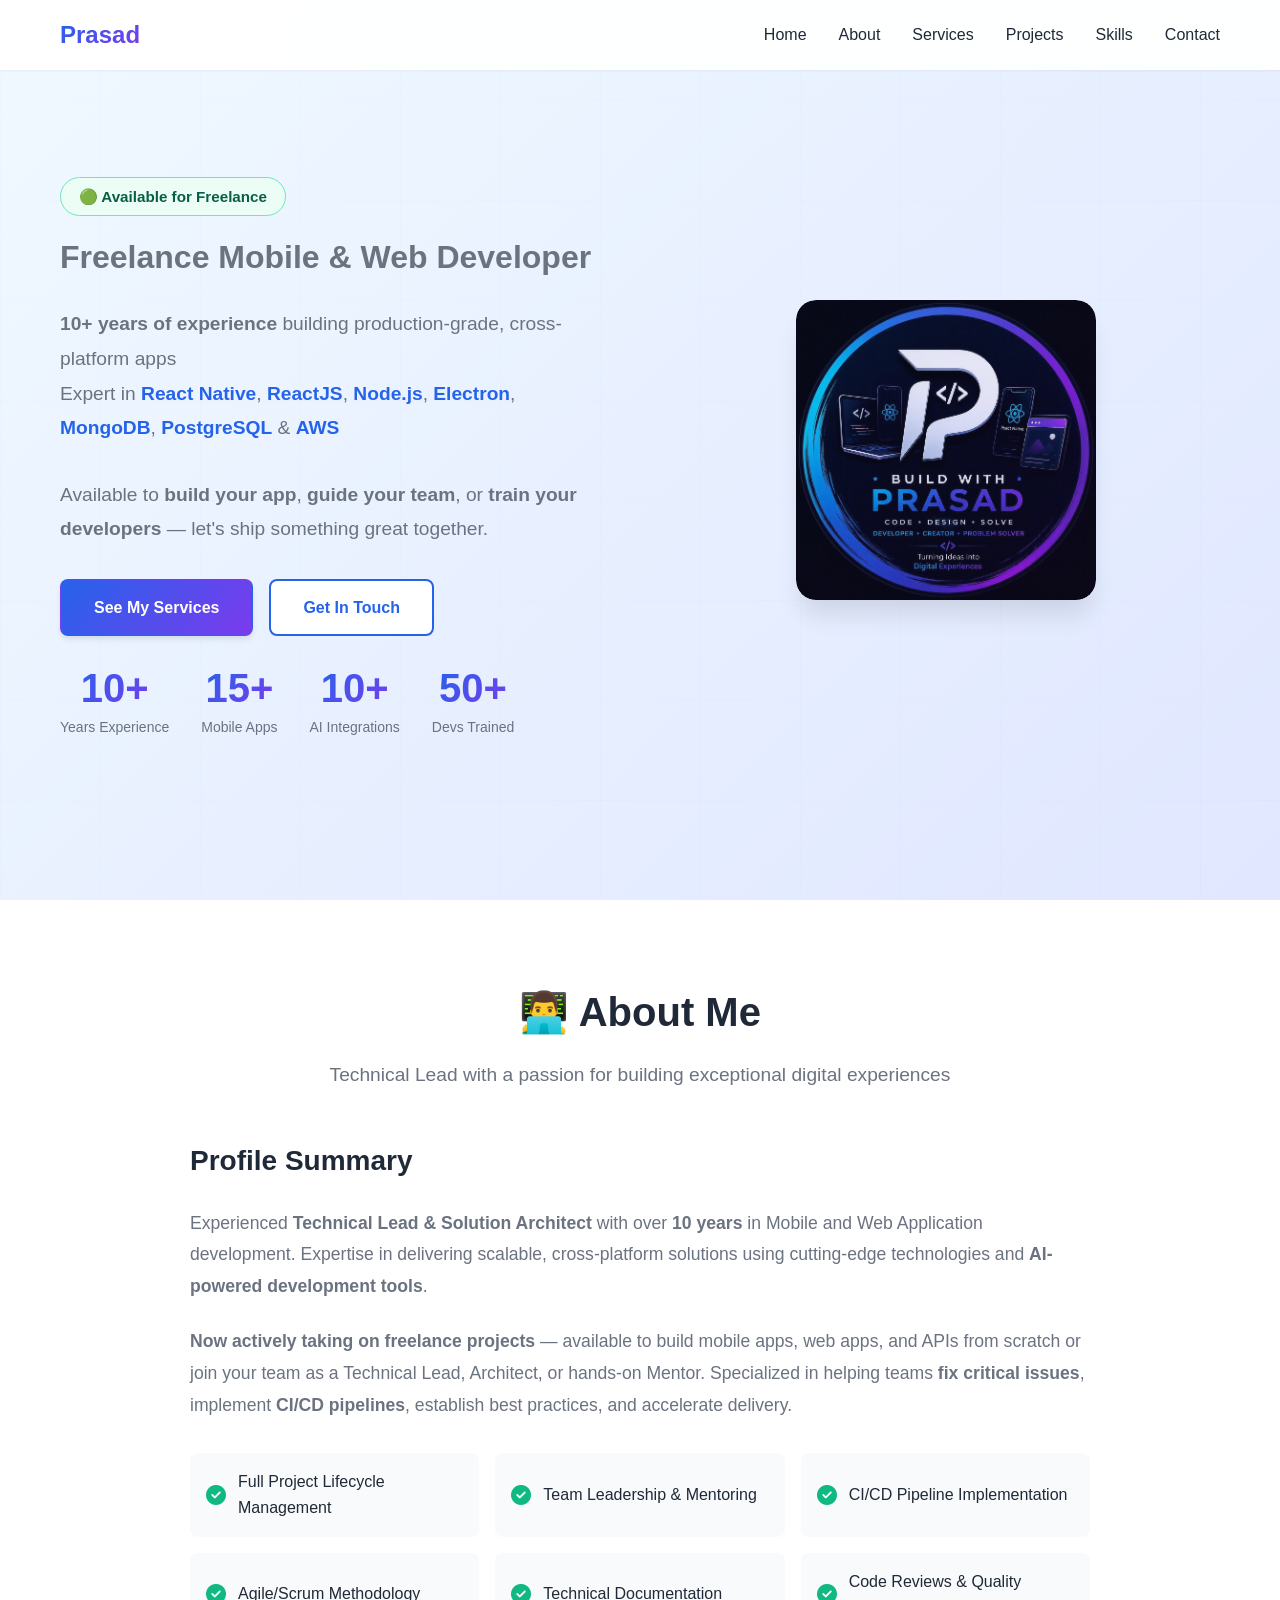
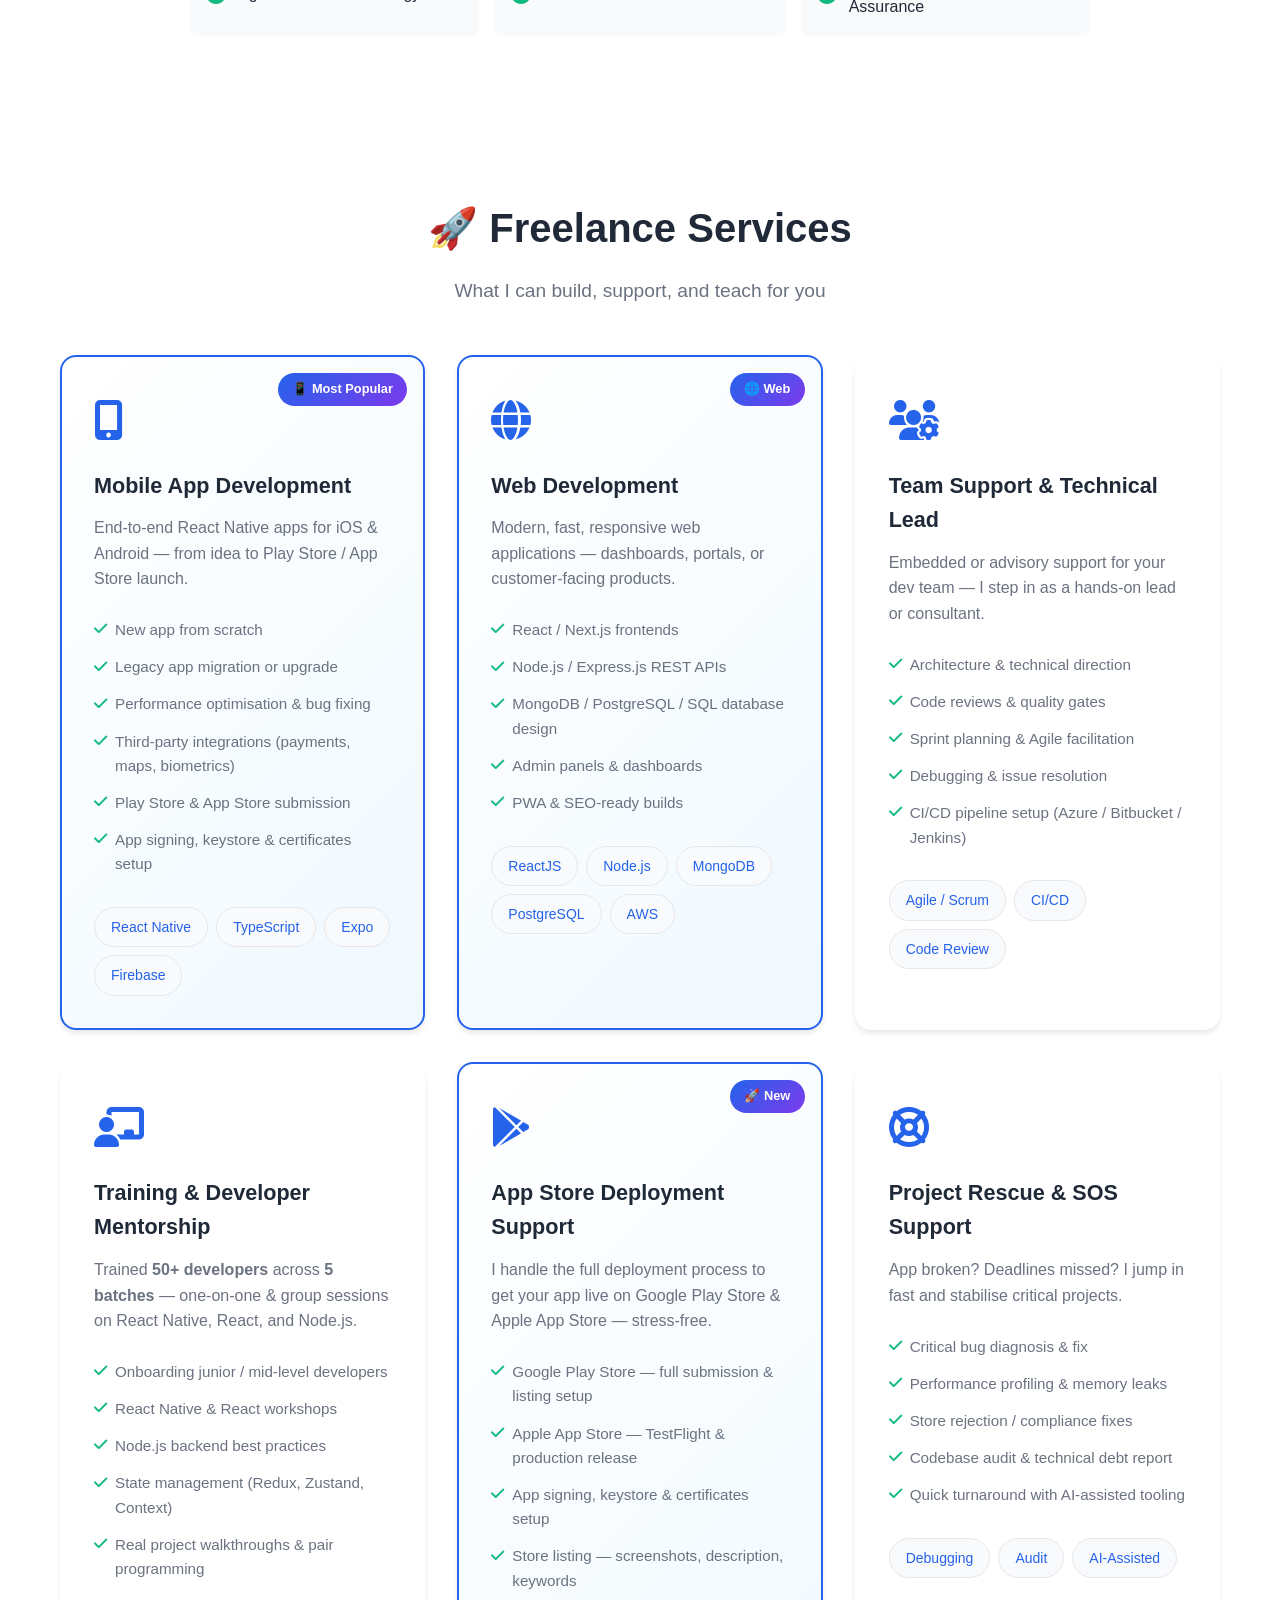
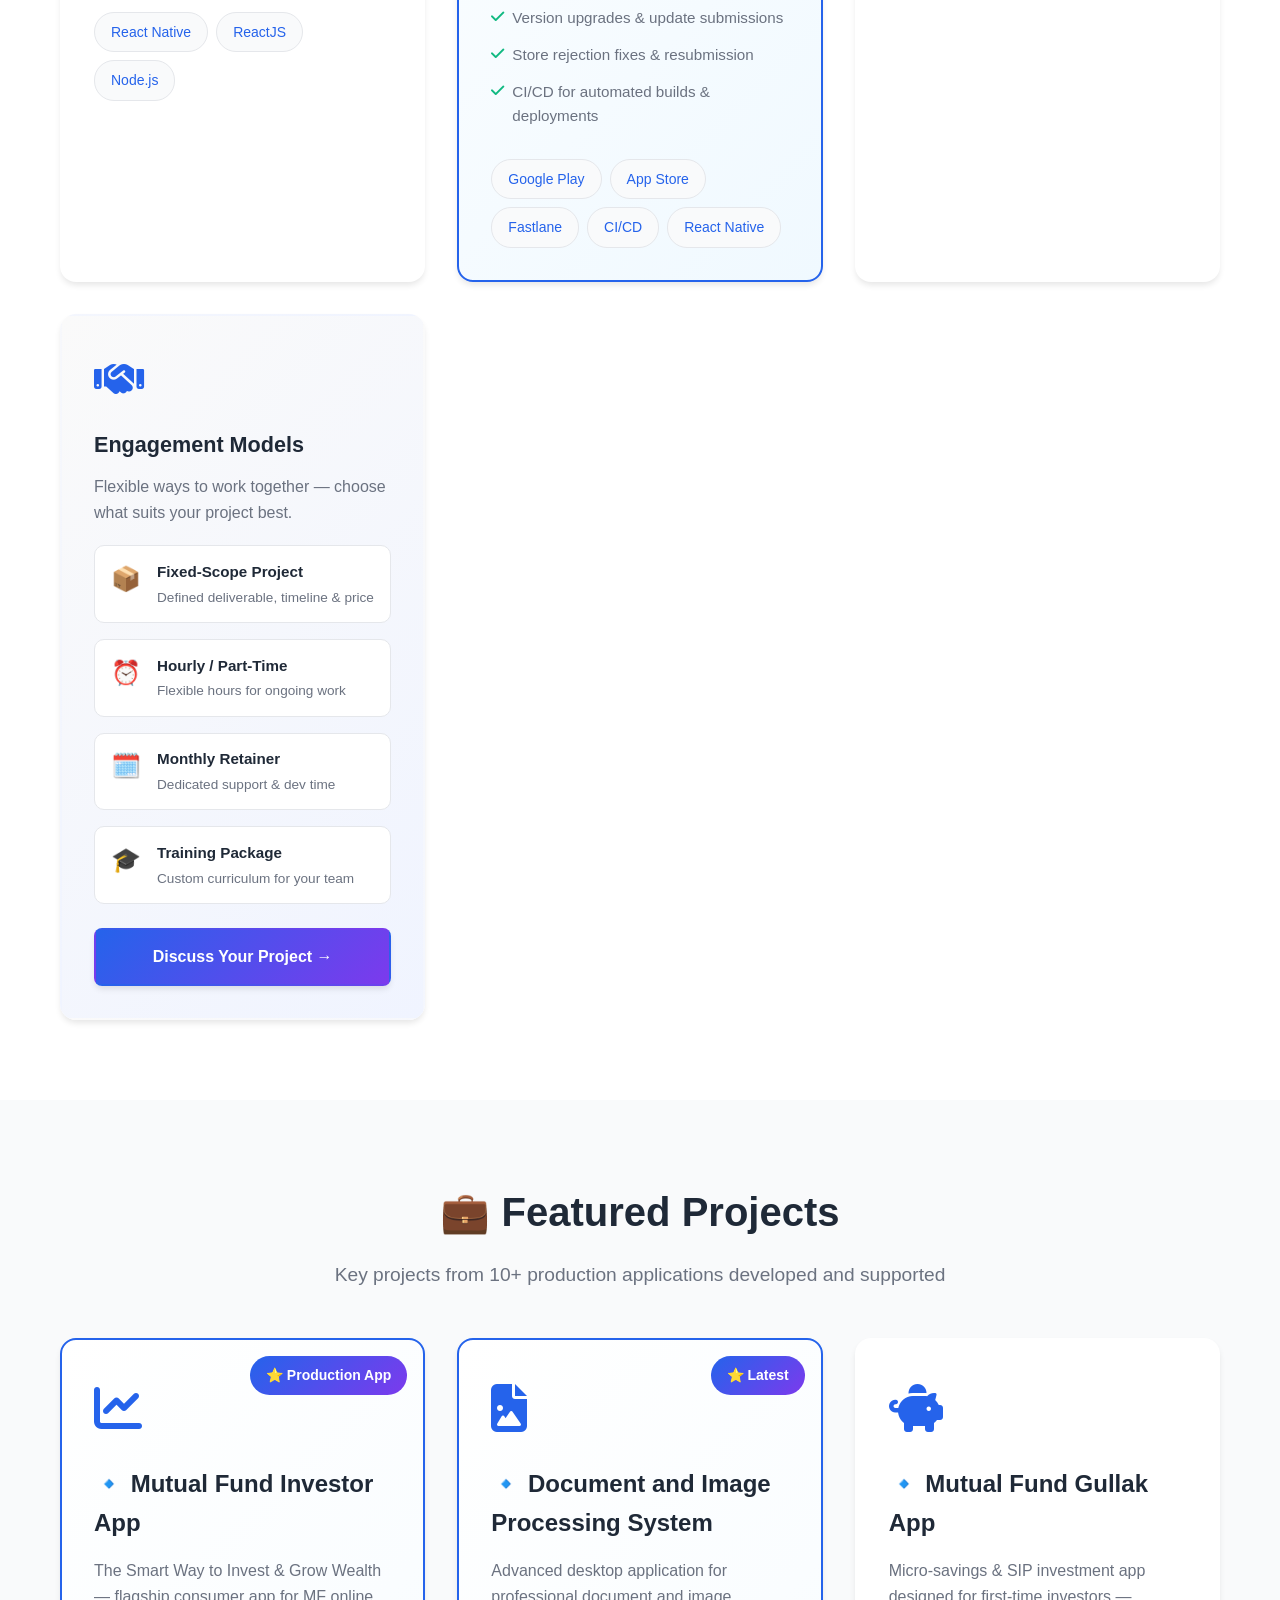
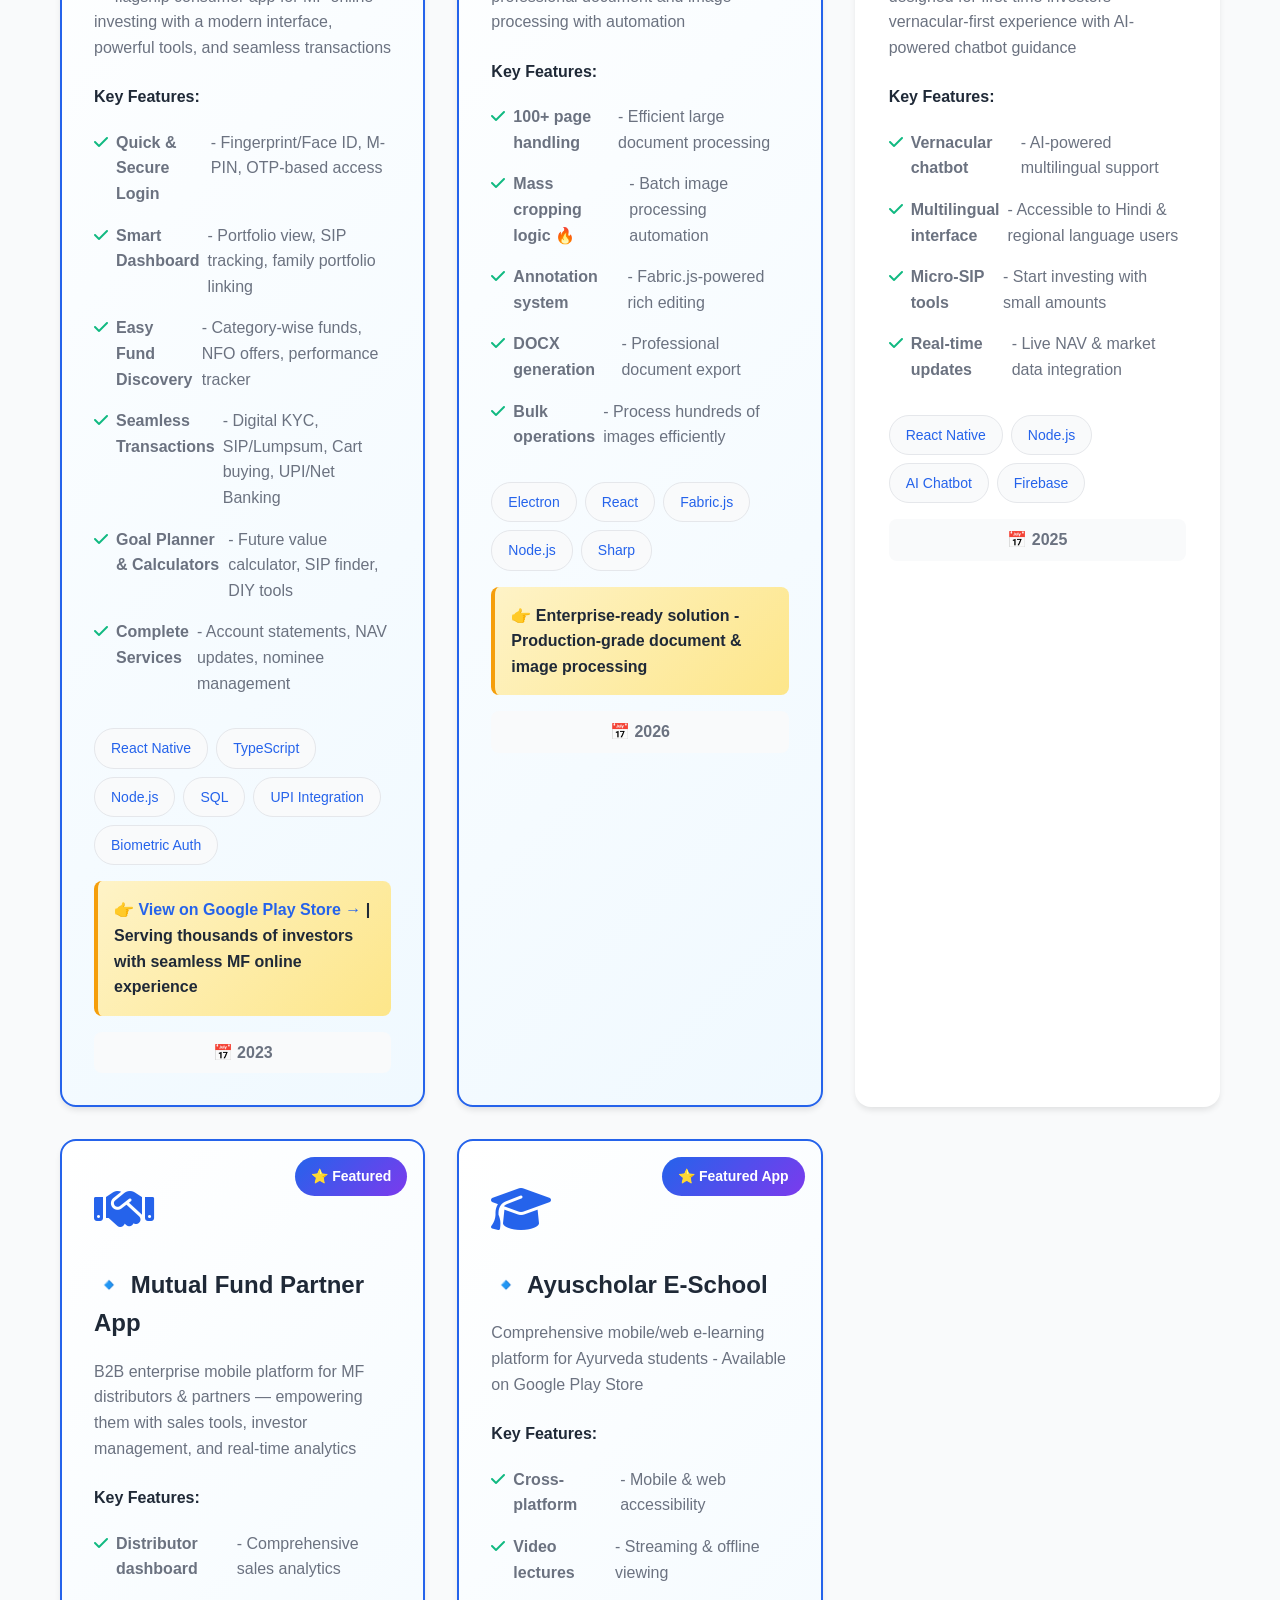
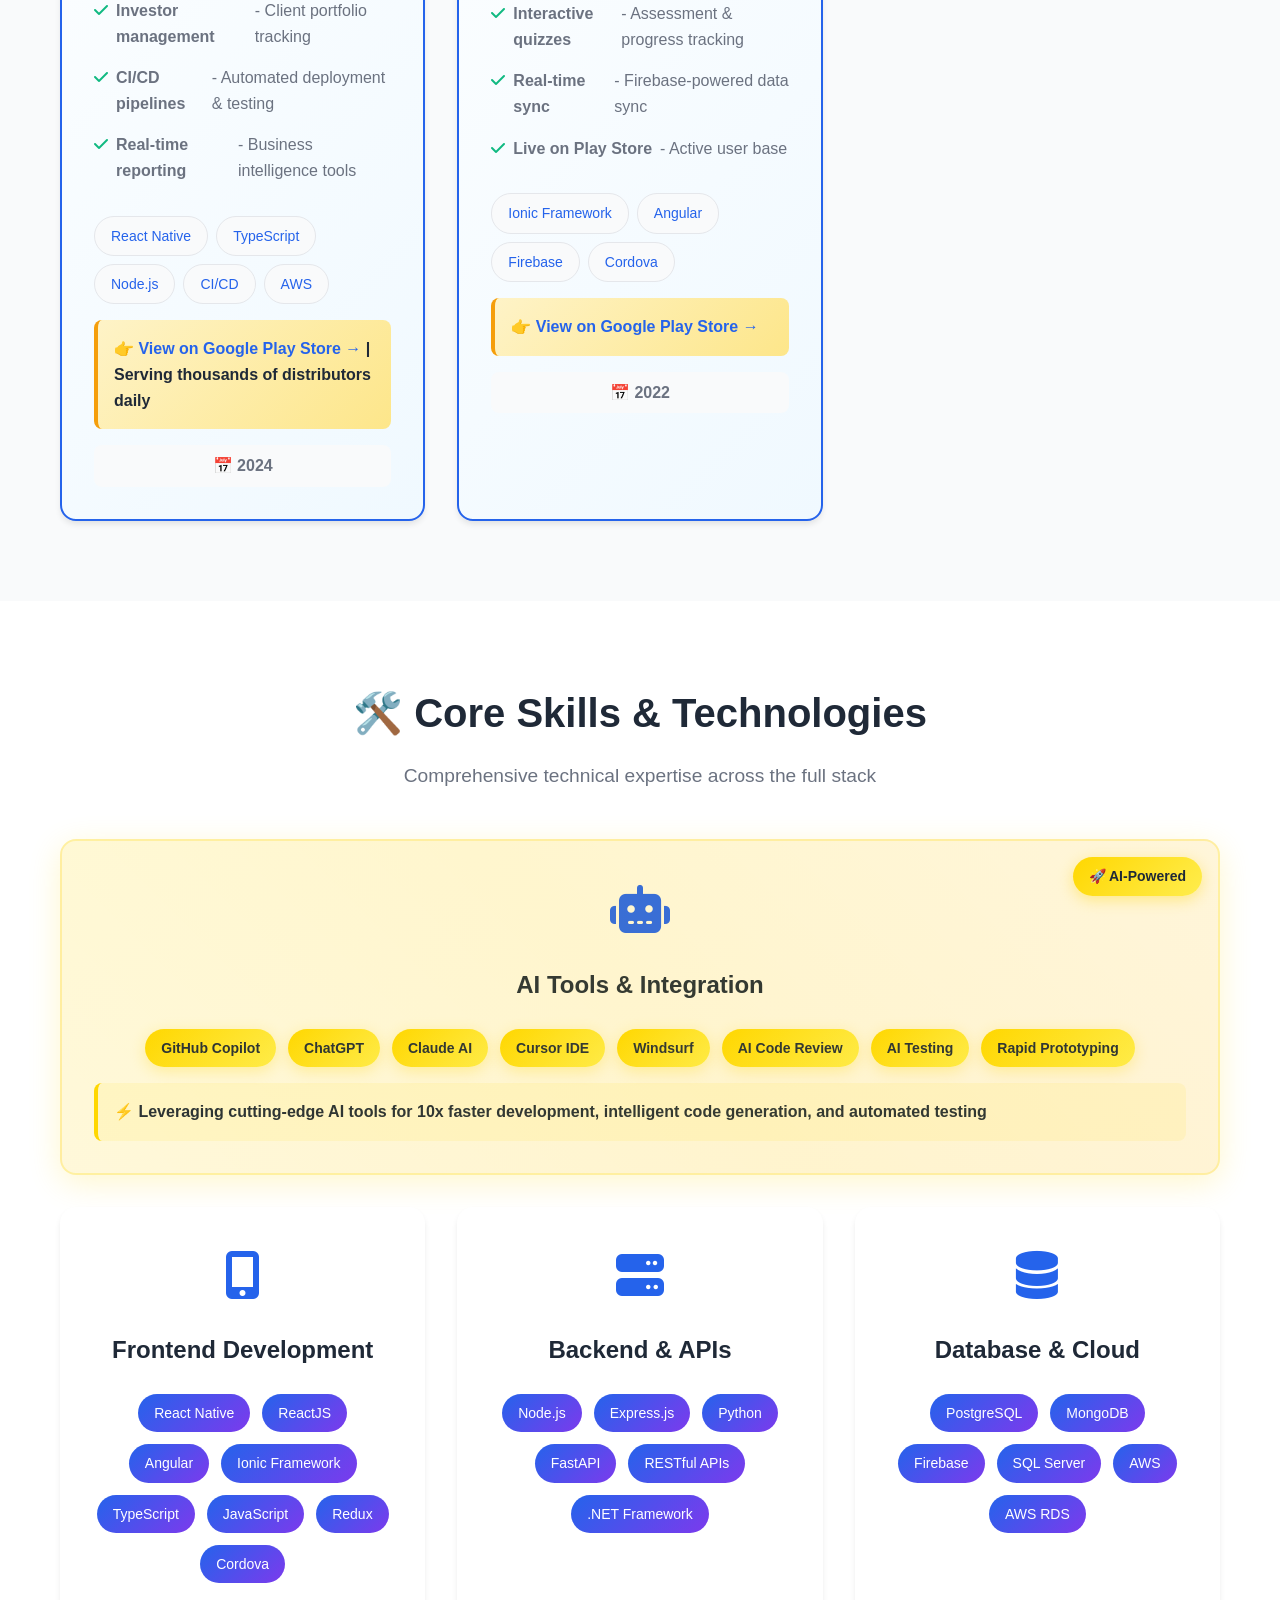
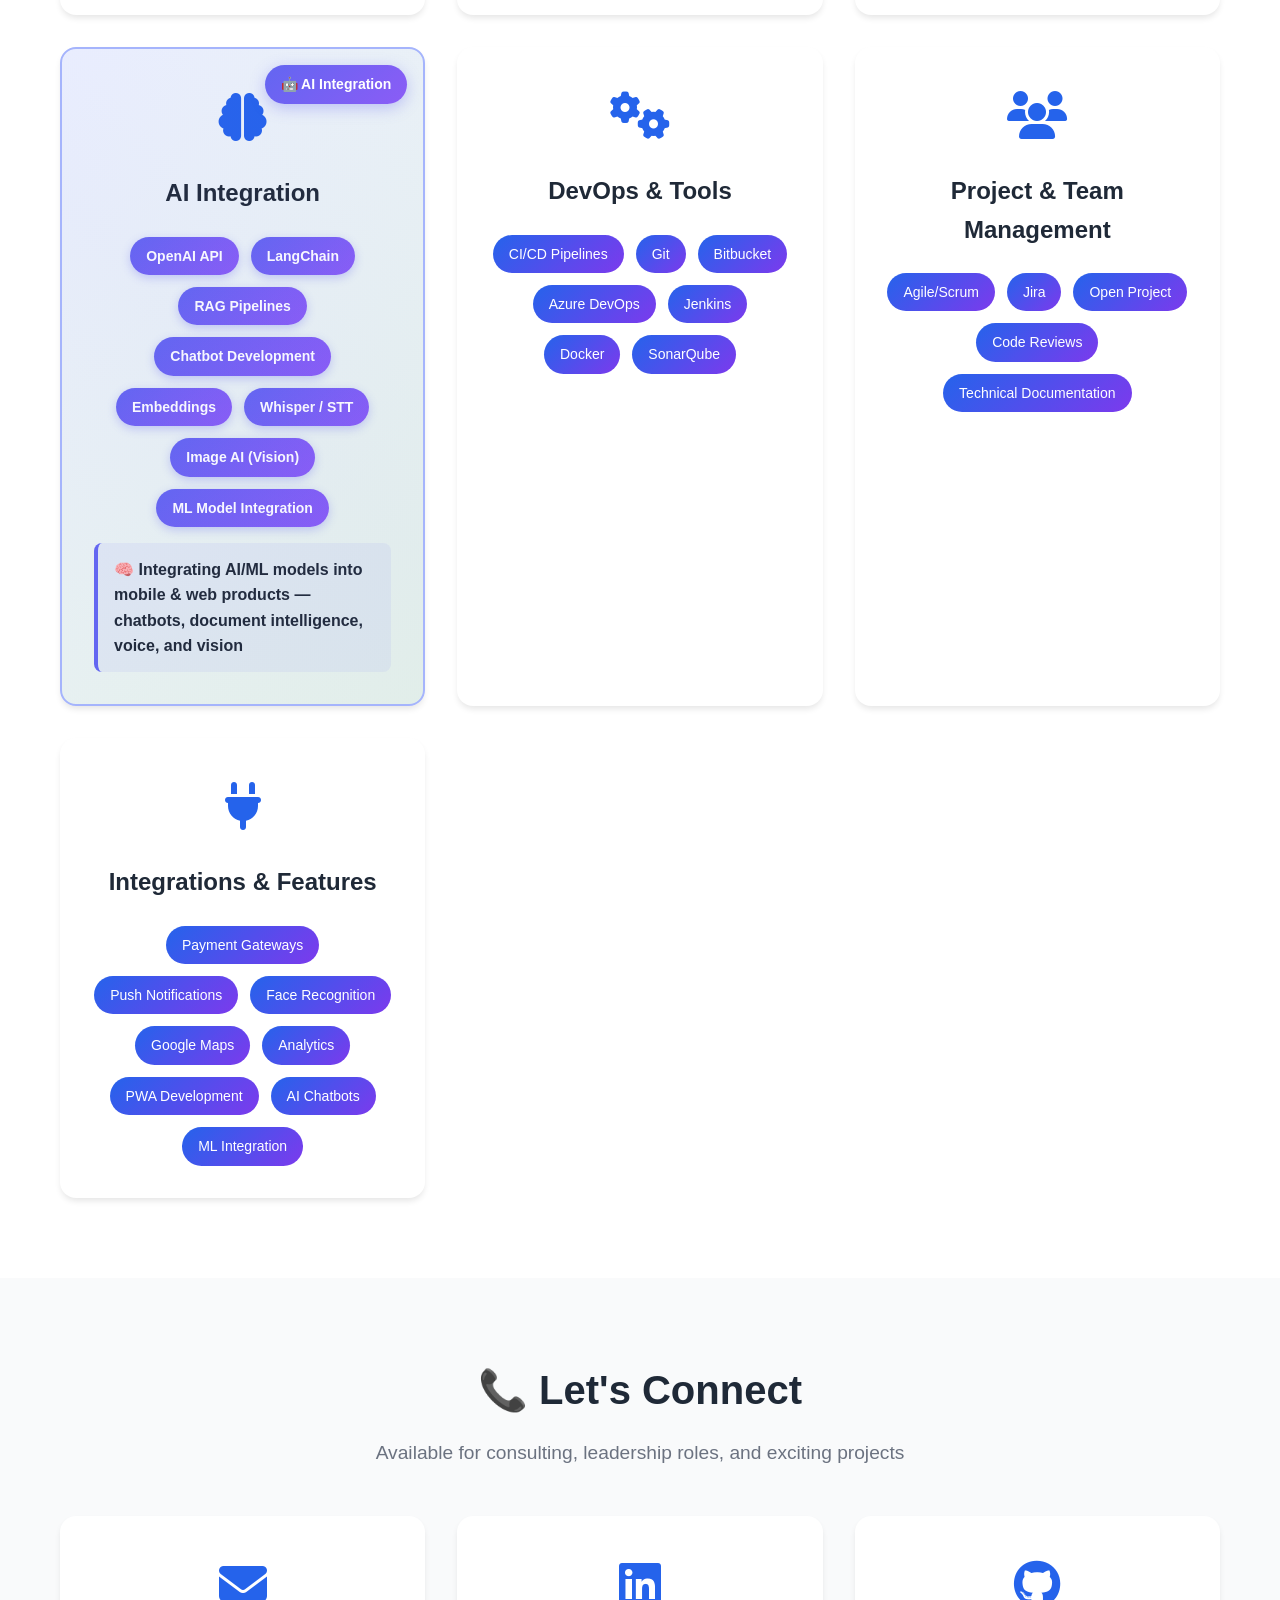
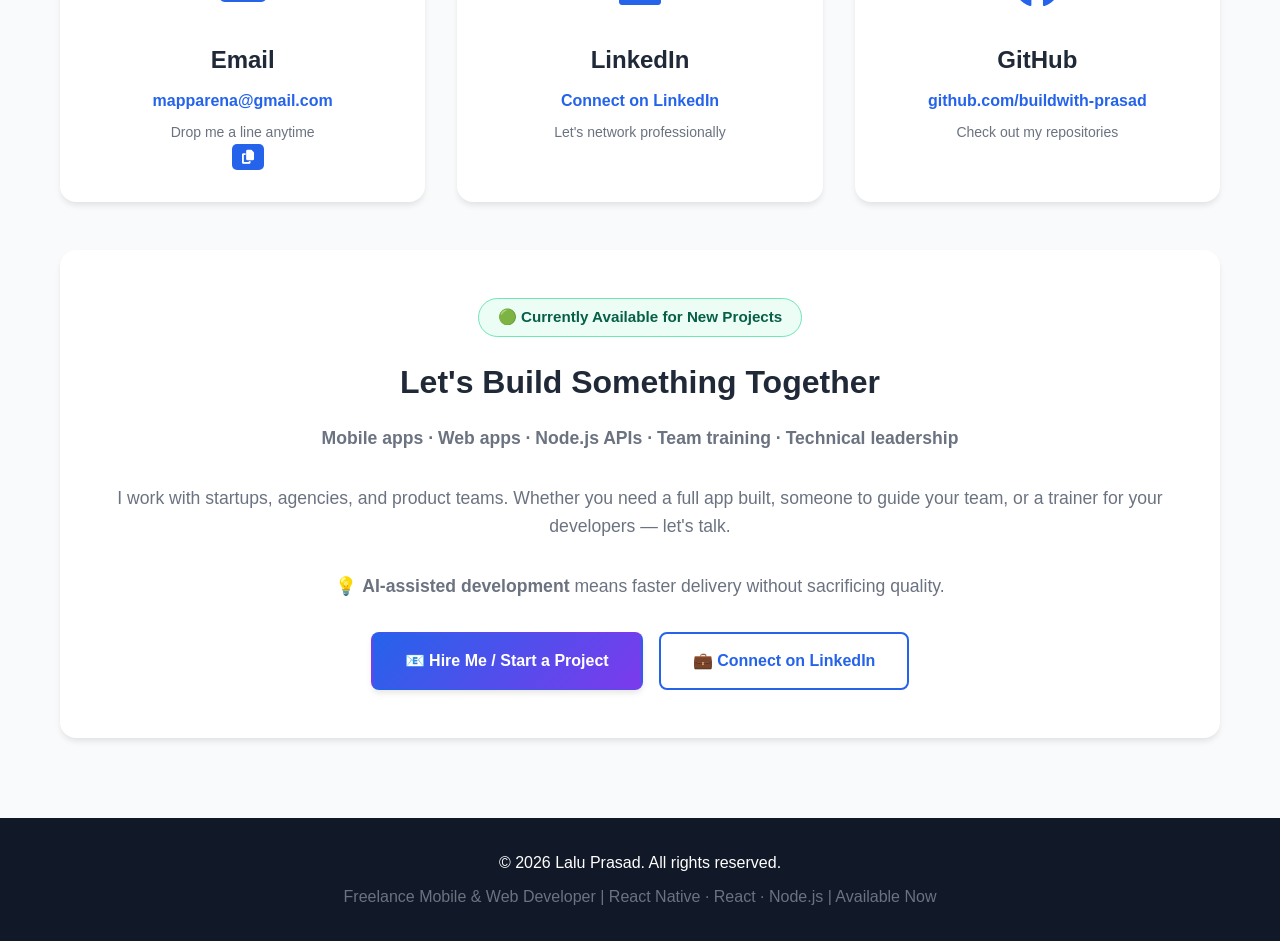
==== commit 6679ba30: "feat: update hero stats — 15+ mobile apps, 10+ AI integrations, 50+ devs trained" ====
--- a/index.html
+++ b/index.html
@@ -62,16 +62,16 @@
                             <div class="stat-label">Years Experience</div>
                         </div>
                         <div class="stat">
+                            <div class="stat-number">15+</div>
+                            <div class="stat-label">Mobile Apps</div>
+                        </div>
+                        <div class="stat">
                             <div class="stat-number">10+</div>
-                            <div class="stat-label">Mobile Apps</div>
+                            <div class="stat-label">AI Integrations</div>
                         </div>
                         <div class="stat">
-                            <div class="stat-number">5+</div>
-                            <div class="stat-label">Web Projects</div>
-                        </div>
-                        <div class="stat">
-                            <div class="stat-number">∞</div>
-                            <div class="stat-label">Devs Mentored</div>
+                            <div class="stat-number">50+</div>
+                            <div class="stat-label">Devs Trained</div>
                         </div>
                     </div>
                 </div>
@@ -151,7 +151,8 @@
                         <li><i class="fas fa-check"></i> Legacy app migration or upgrade</li>
                         <li><i class="fas fa-check"></i> Performance optimisation & bug fixing</li>
                         <li><i class="fas fa-check"></i> Third-party integrations (payments, maps, biometrics)</li>
-                        <li><i class="fas fa-check"></i> Store submission & CI/CD setup</li>
+                        <li><i class="fas fa-check"></i> Play Store & App Store submission</li>
+                        <li><i class="fas fa-check"></i> App signing, keystore & certificates setup</li>
                     </ul>
                     <div class="service-tech">
                         <span class="tech-tag">React Native</span>
@@ -206,7 +207,7 @@
                 <div class="service-card">
                     <div class="service-icon"><i class="fas fa-chalkboard-teacher"></i></div>
                     <h3>Training & Developer Mentorship</h3>
-                    <p class="service-desc">One-on-one or group training to level up your team on React Native, React, and Node.js.</p>
+                    <p class="service-desc">Trained <strong>50+ developers</strong> across <strong>5 batches</strong> — one-on-one & group sessions on React Native, React, and Node.js.</p>
                     <ul class="service-list">
                         <li><i class="fas fa-check"></i> Onboarding junior / mid-level developers</li>
                         <li><i class="fas fa-check"></i> React Native & React workshops</li>
@@ -218,6 +219,30 @@
                         <span class="tech-tag">React Native</span>
                         <span class="tech-tag">ReactJS</span>
                         <span class="tech-tag">Node.js</span>
+                    </div>
+                </div>
+
+                <!-- Store Deployment -->
+                <div class="service-card featured-service">
+                    <div class="service-badge">🚀 New</div>
+                    <div class="service-icon"><i class="fab fa-google-play"></i></div>
+                    <h3>App Store Deployment Support</h3>
+                    <p class="service-desc">I handle the full deployment process to get your app live on Google Play Store & Apple App Store — stress-free.</p>
+                    <ul class="service-list">
+                        <li><i class="fas fa-check"></i> Google Play Store — full submission & listing setup</li>
+                        <li><i class="fas fa-check"></i> Apple App Store — TestFlight & production release</li>
+                        <li><i class="fas fa-check"></i> App signing, keystore & certificates setup</li>
+                        <li><i class="fas fa-check"></i> Store listing — screenshots, description, keywords</li>
+                        <li><i class="fas fa-check"></i> Version upgrades & update submissions</li>
+                        <li><i class="fas fa-check"></i> Store rejection fixes & resubmission</li>
+                        <li><i class="fas fa-check"></i> CI/CD for automated builds & deployments</li>
+                    </ul>
+                    <div class="service-tech">
+                        <span class="tech-tag">Google Play</span>
+                        <span class="tech-tag">App Store</span>
+                        <span class="tech-tag">Fastlane</span>
+                        <span class="tech-tag">CI/CD</span>
+                        <span class="tech-tag">React Native</span>
                     </div>
                 </div>
 
@@ -287,7 +312,7 @@
         <div class="container">
             <h2 class="section-title">💼 Featured Projects</h2>
             <p class="section-subtitle">Key projects from 10+ production applications developed and supported</p>
-            
+
             <div class="projects-grid">
                 <!-- Project 1: Nippon India Mutual Fund App -->
                 <div class="project-card featured">
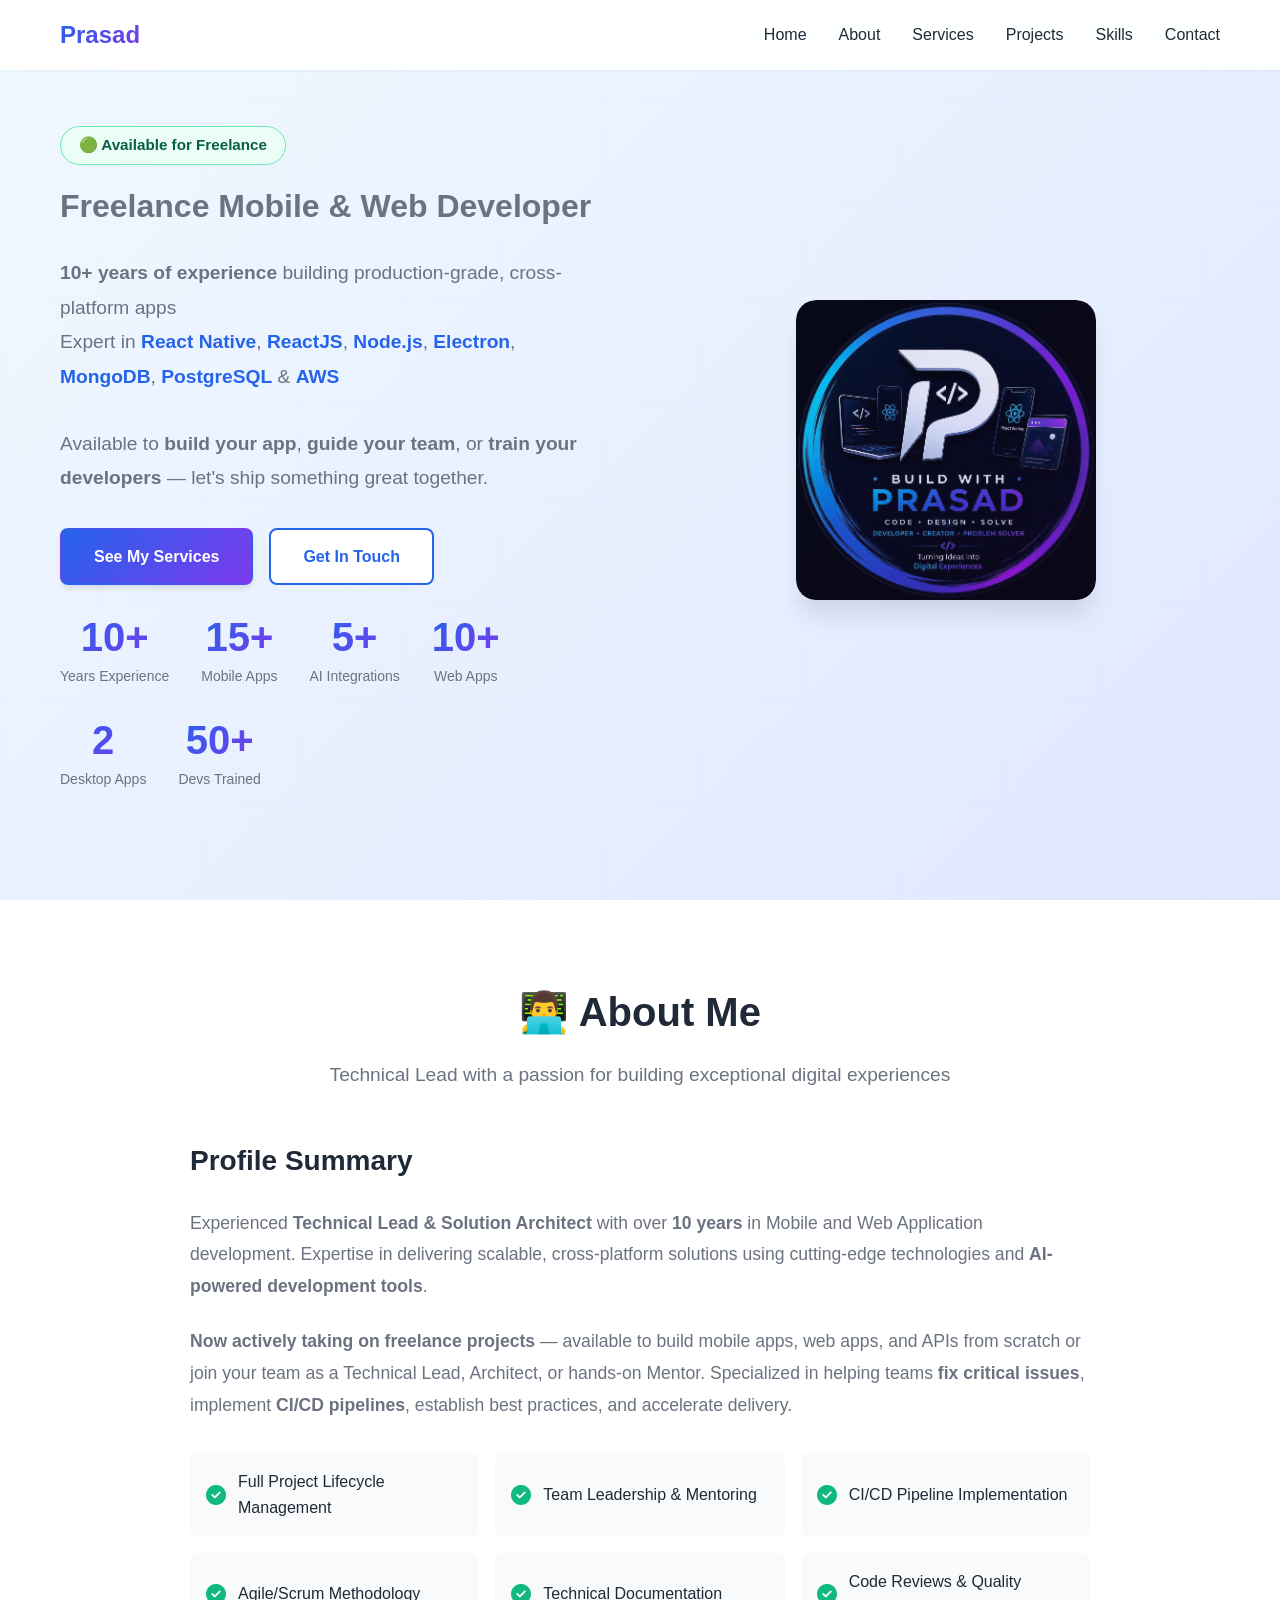
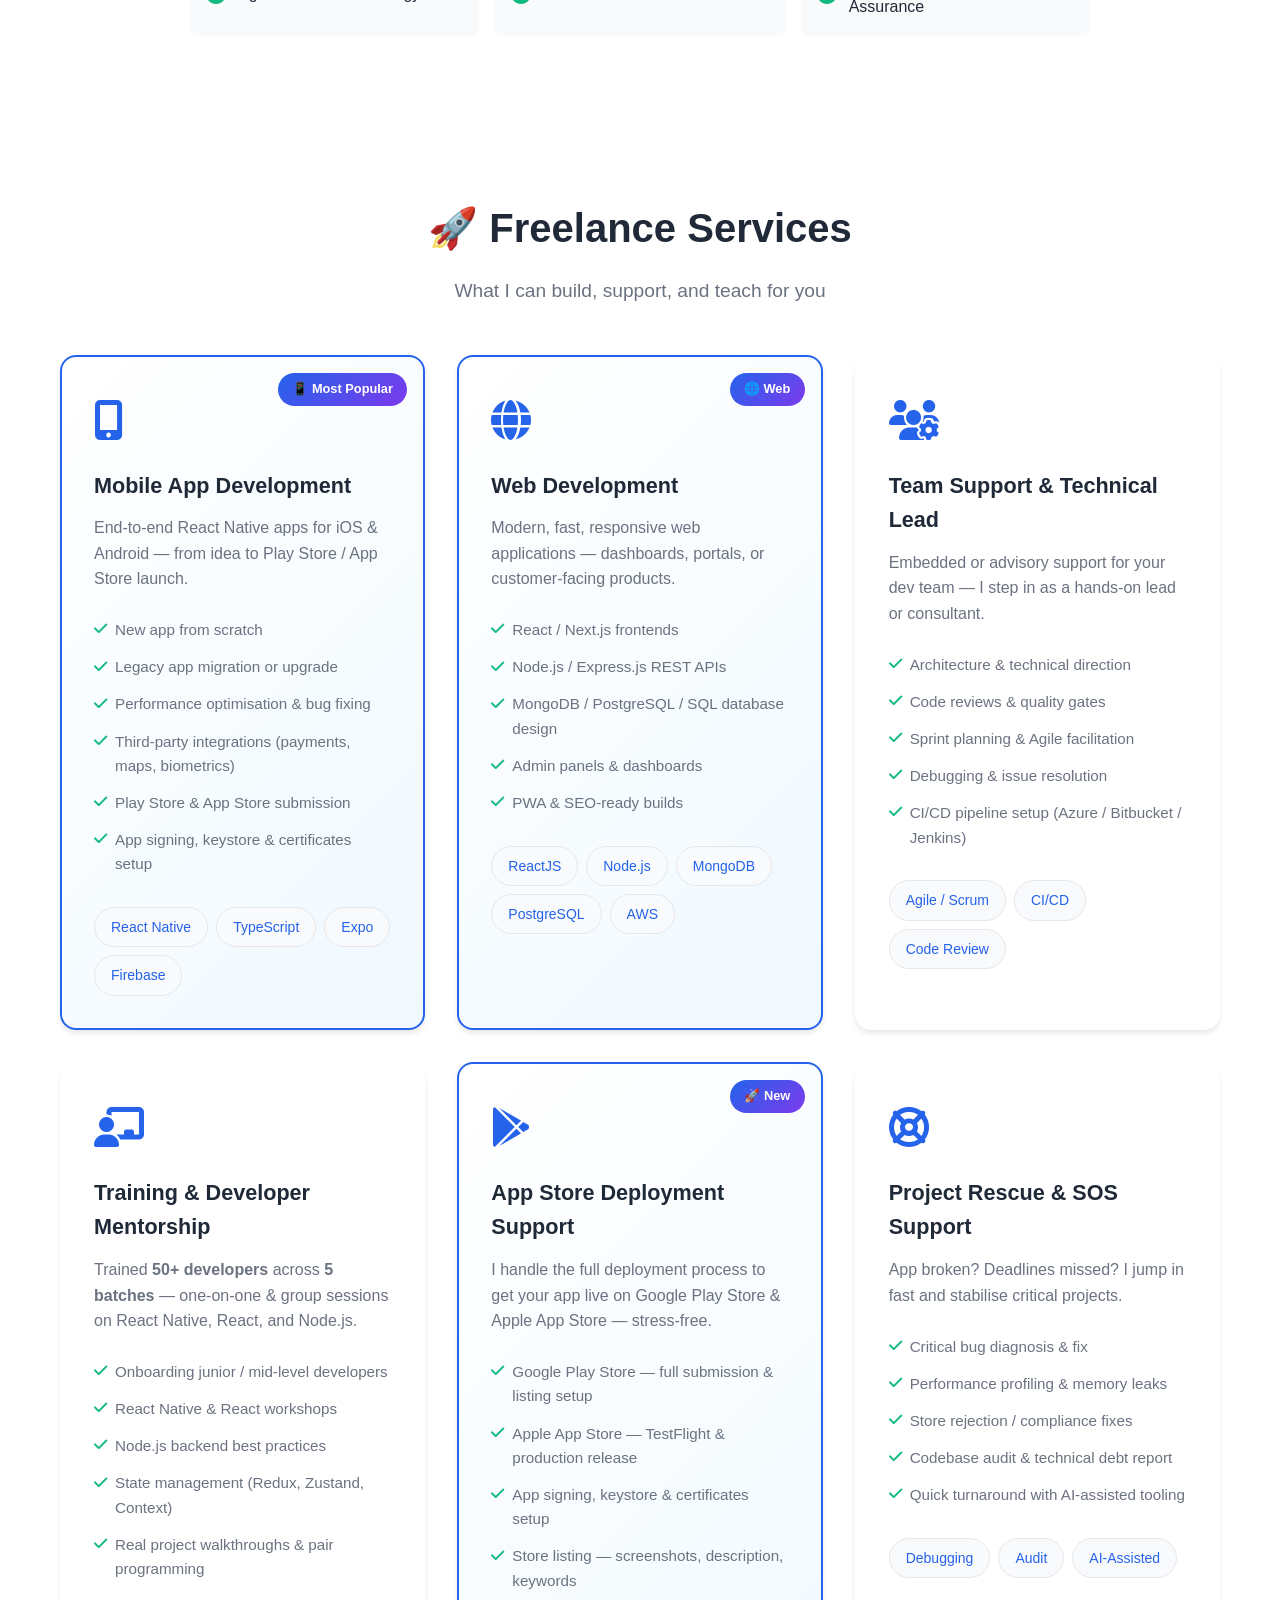
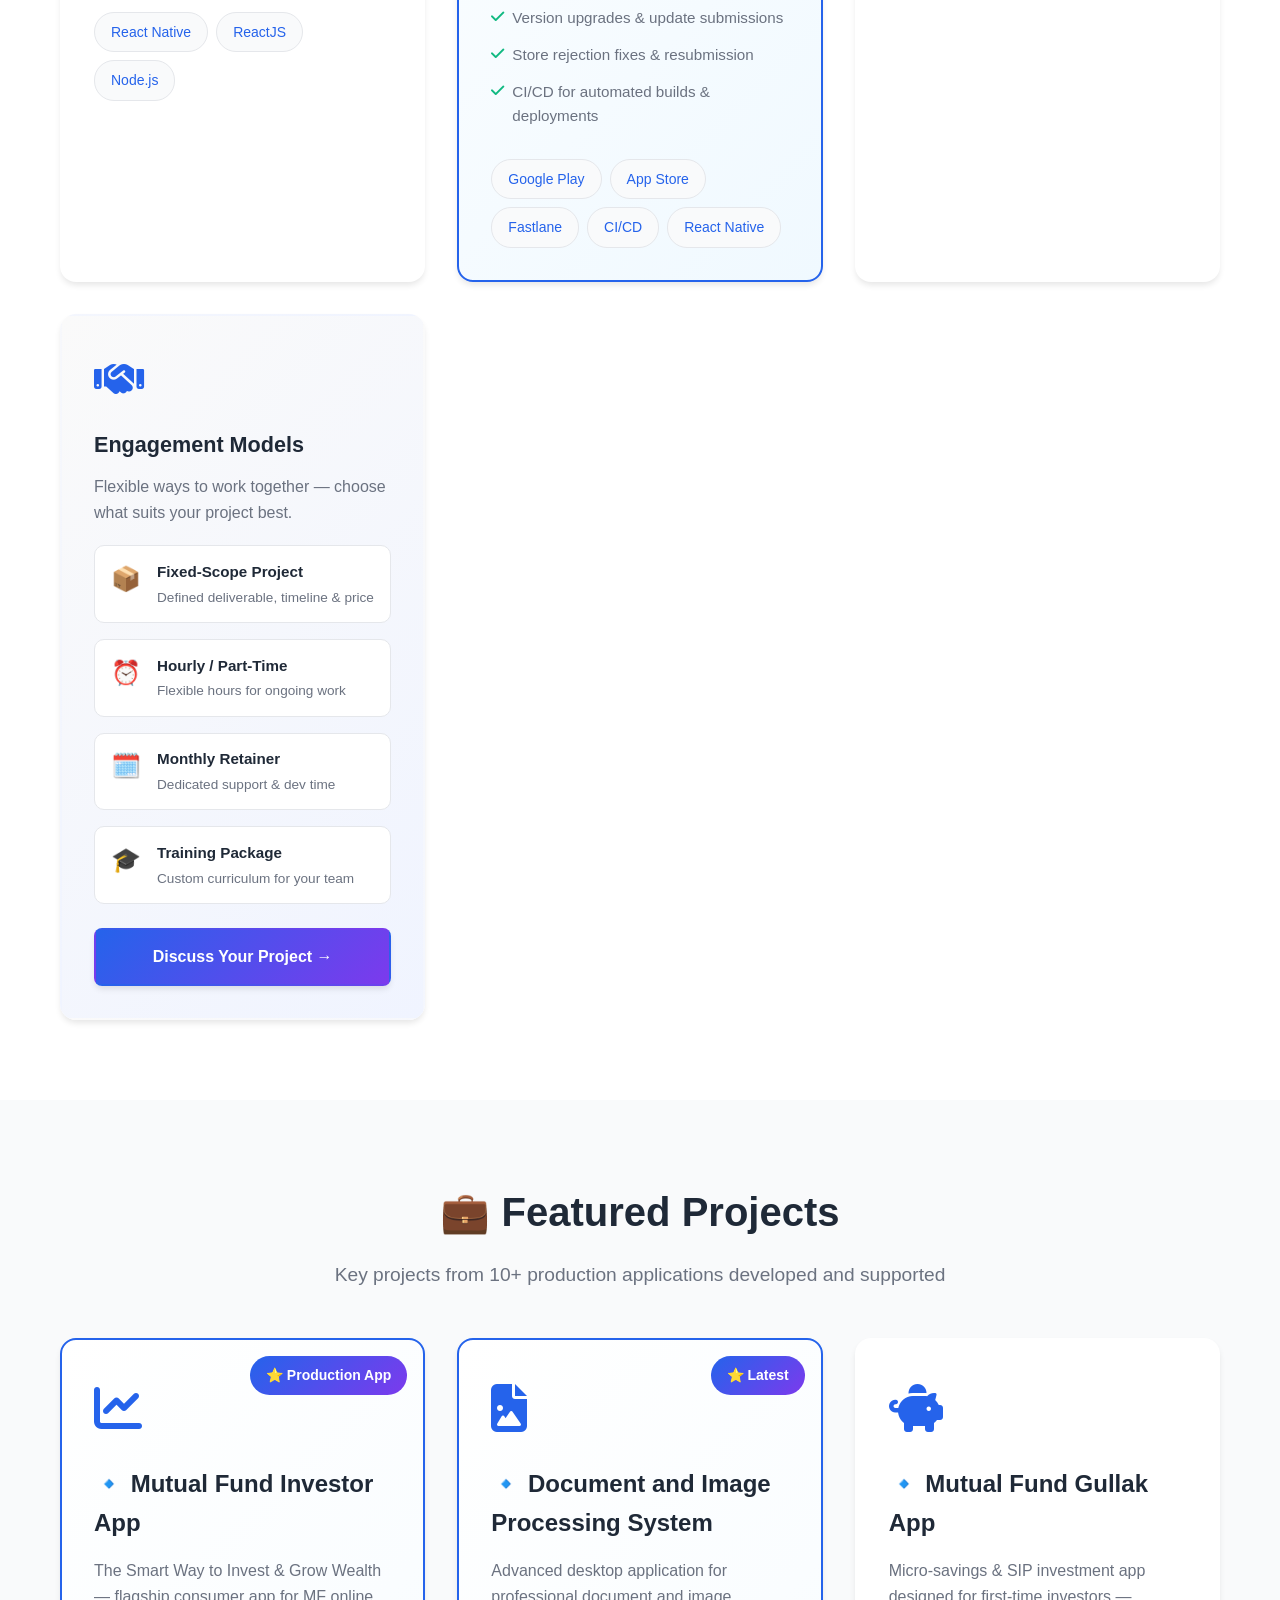
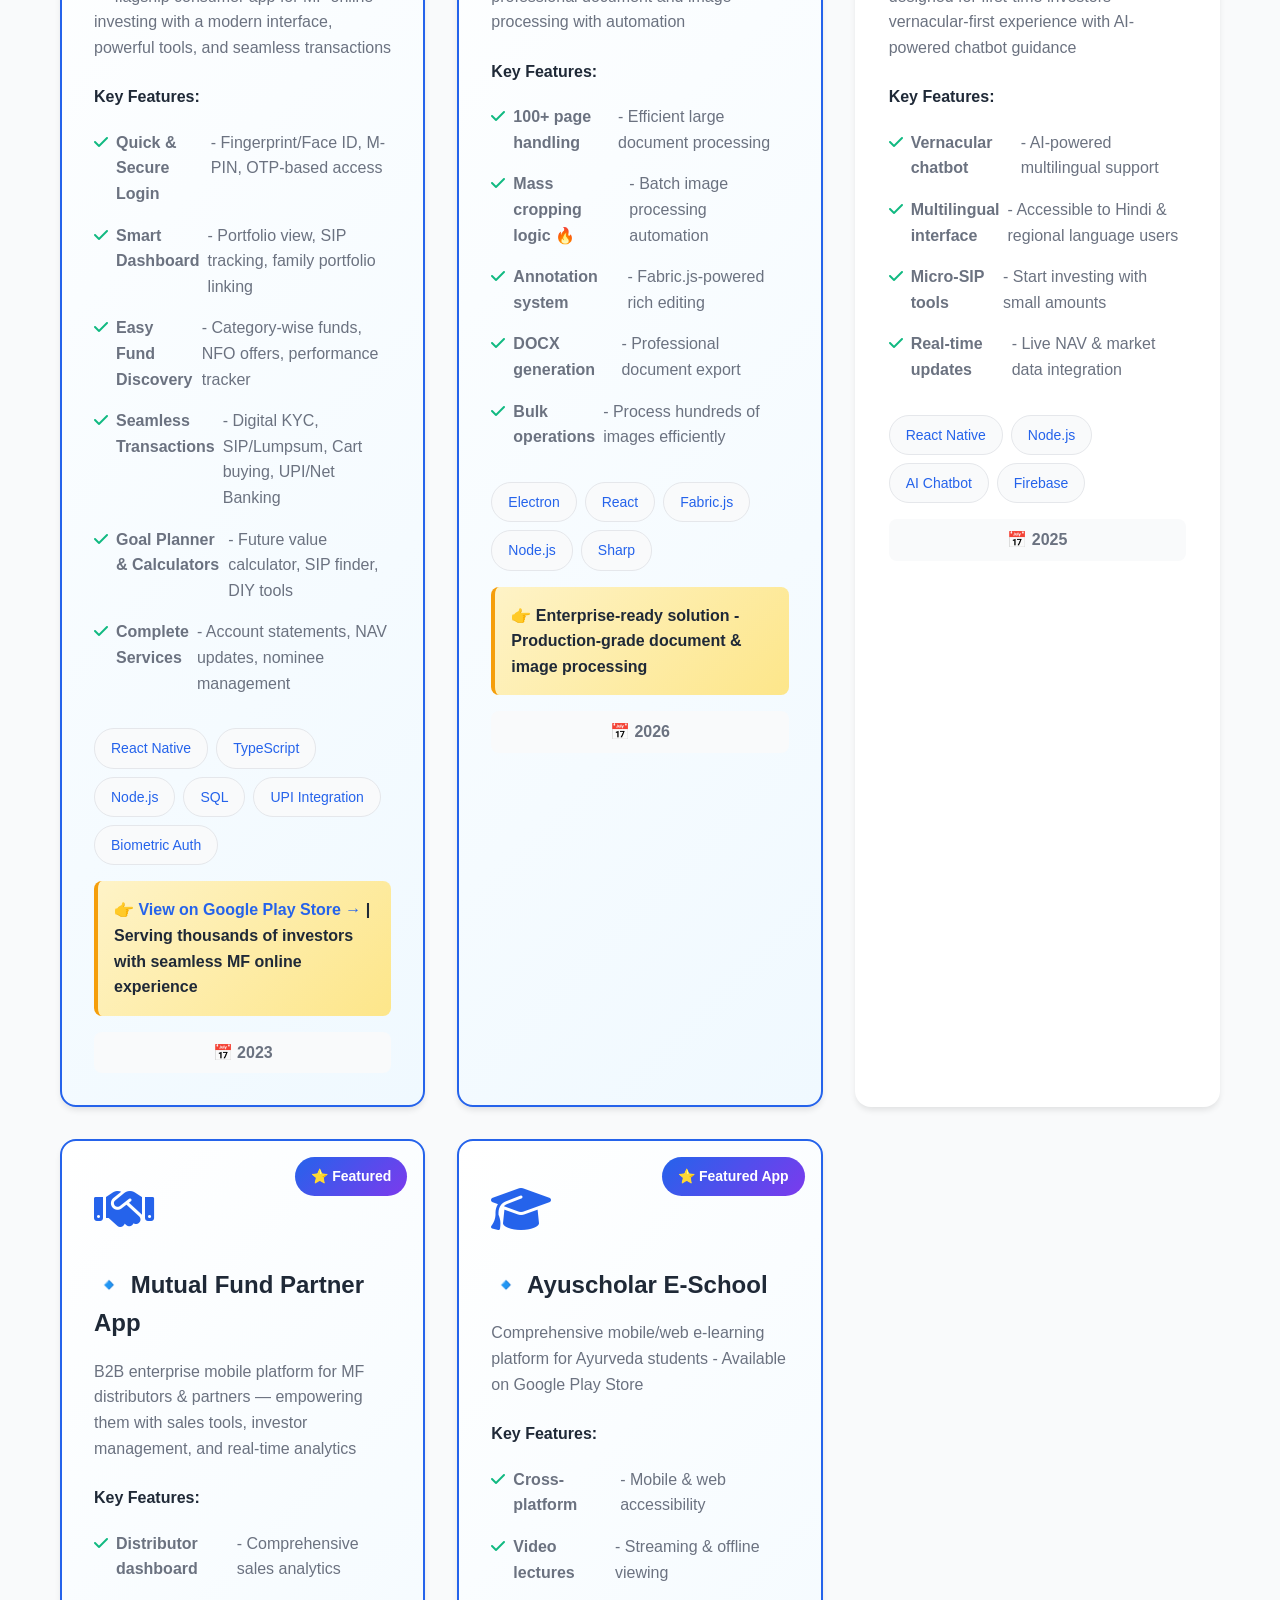
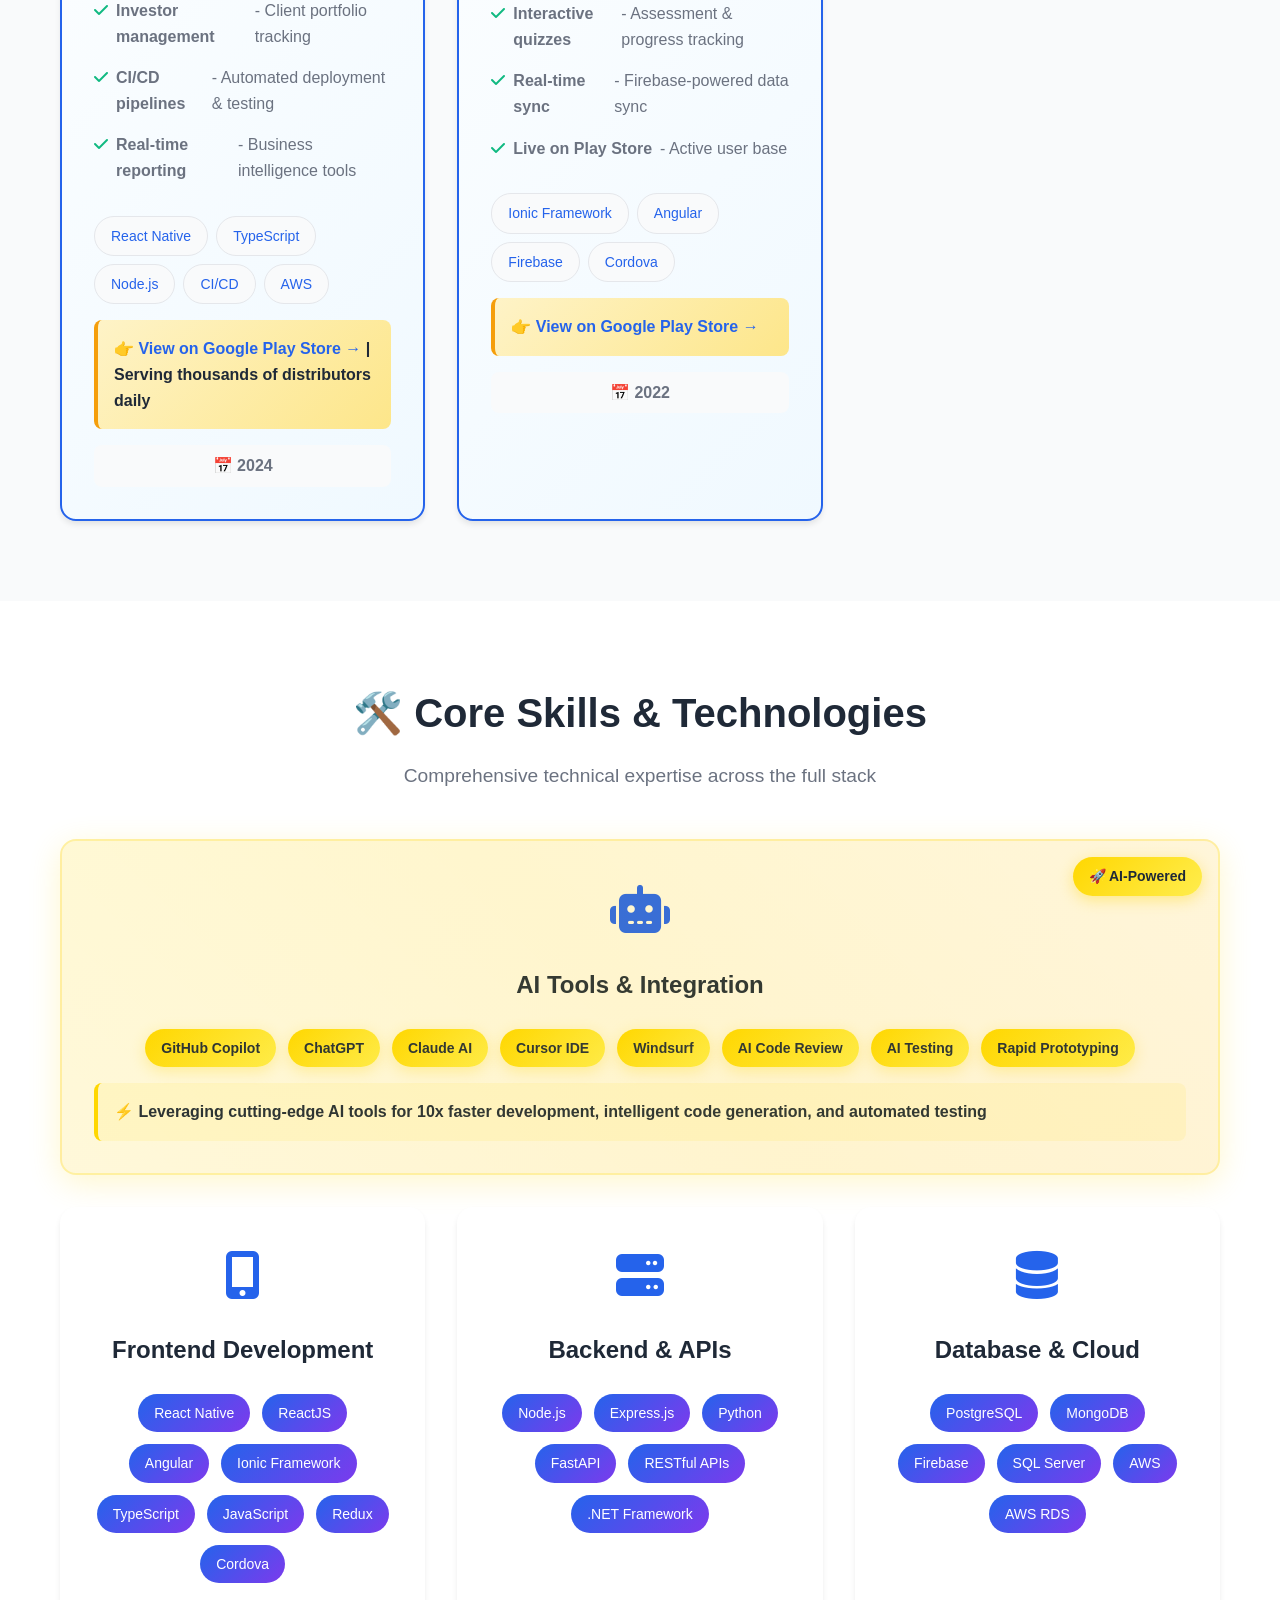
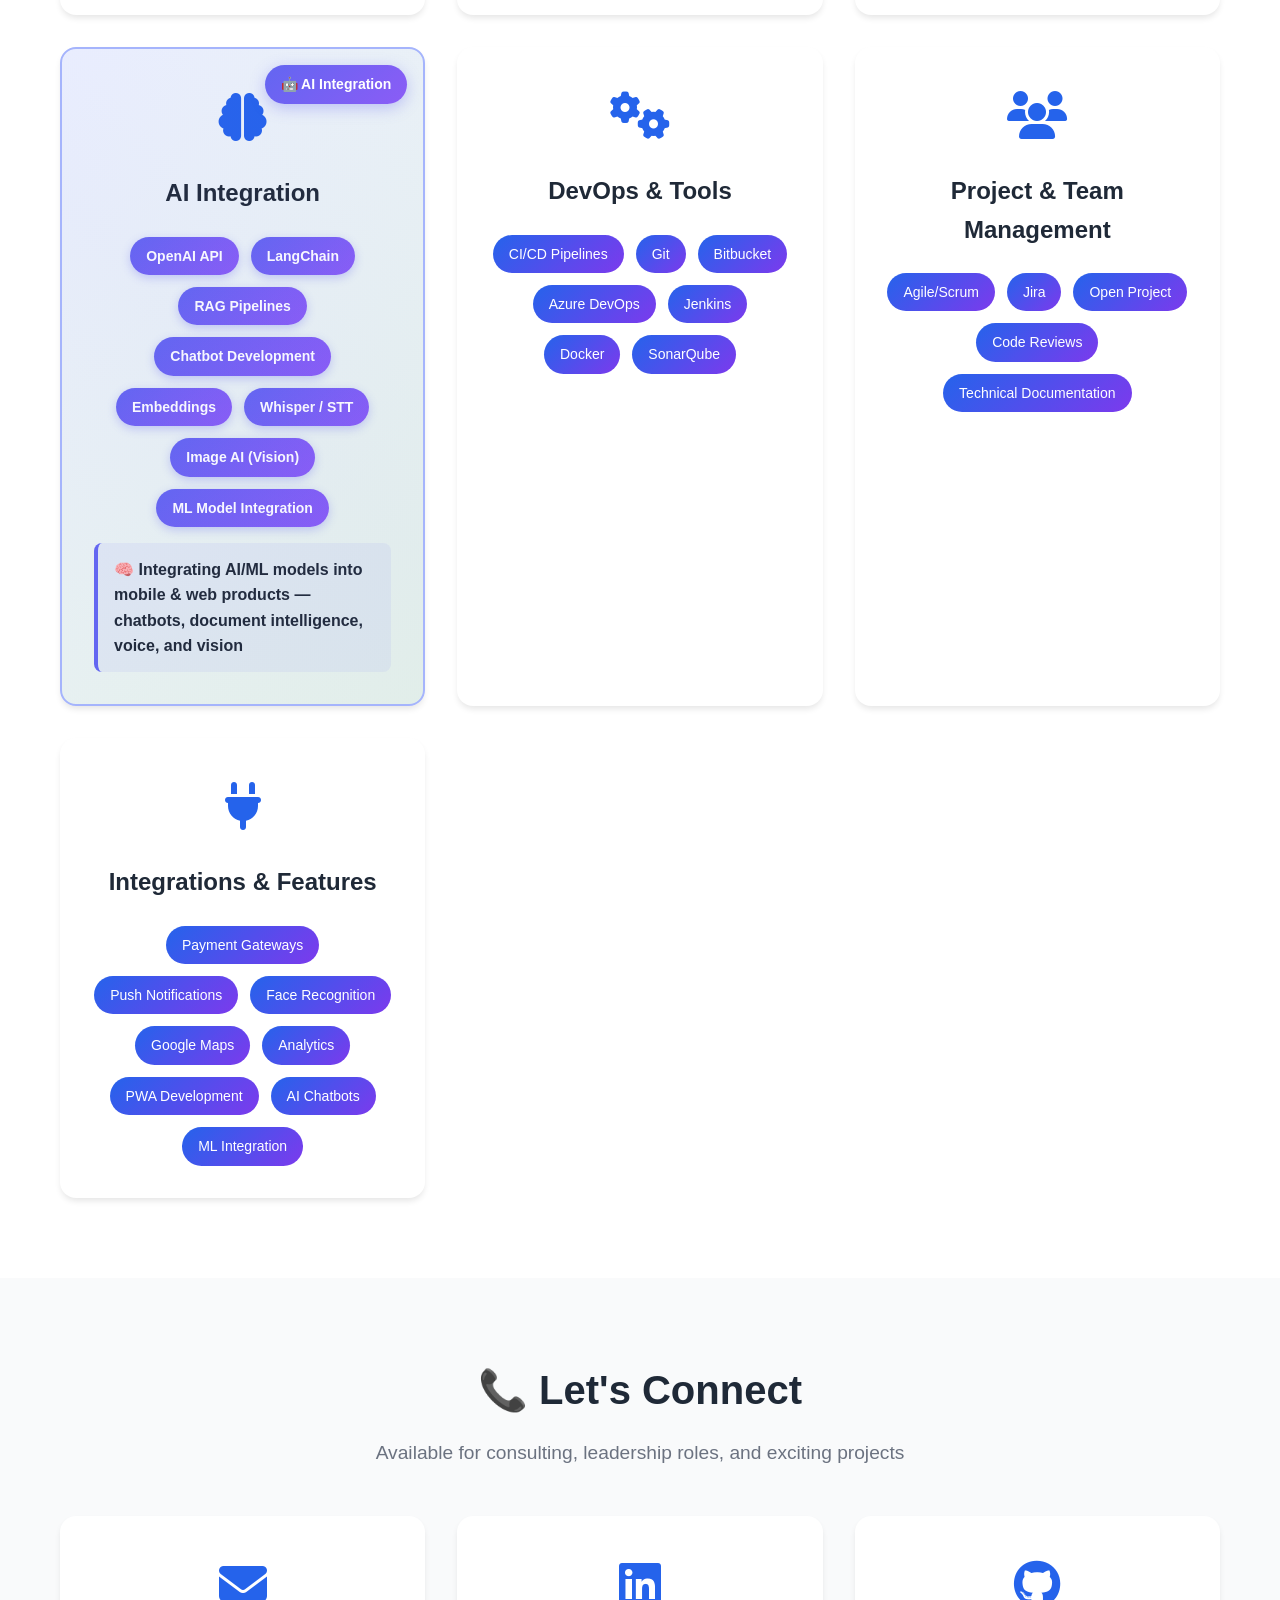
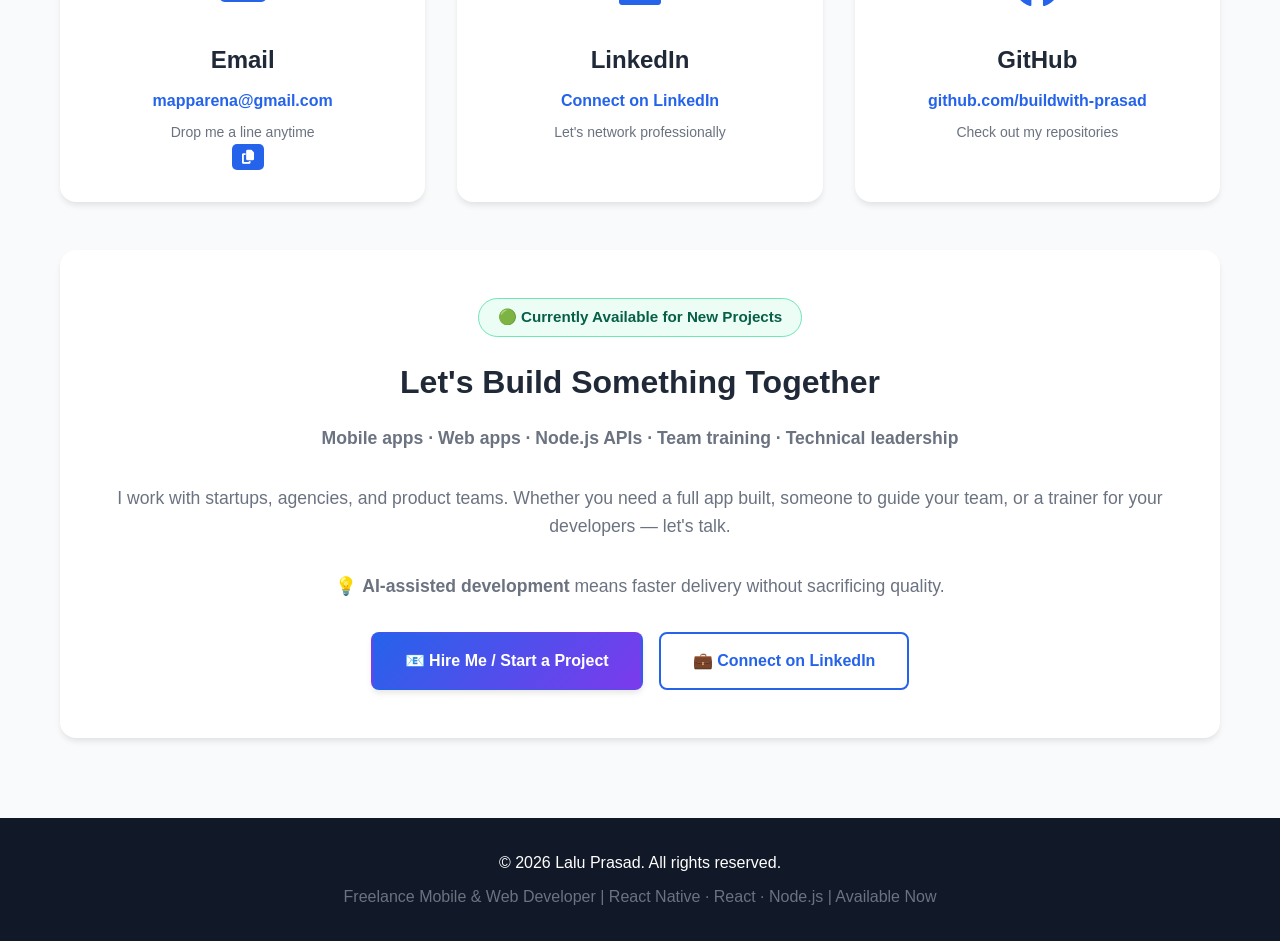
==== commit 7abd0aea: "fix: update hero stats — 5 AI integrations, 10 web apps, 2 desktop apps" ====
--- a/index.html
+++ b/index.html
@@ -66,8 +66,16 @@
                             <div class="stat-label">Mobile Apps</div>
                         </div>
                         <div class="stat">
+                            <div class="stat-number">5+</div>
+                            <div class="stat-label">AI Integrations</div>
+                        </div>
+                        <div class="stat">
                             <div class="stat-number">10+</div>
-                            <div class="stat-label">AI Integrations</div>
+                            <div class="stat-label">Web Apps</div>
+                        </div>
+                        <div class="stat">
+                            <div class="stat-number">2</div>
+                            <div class="stat-label">Desktop Apps</div>
                         </div>
                         <div class="stat">
                             <div class="stat-number">50+</div>
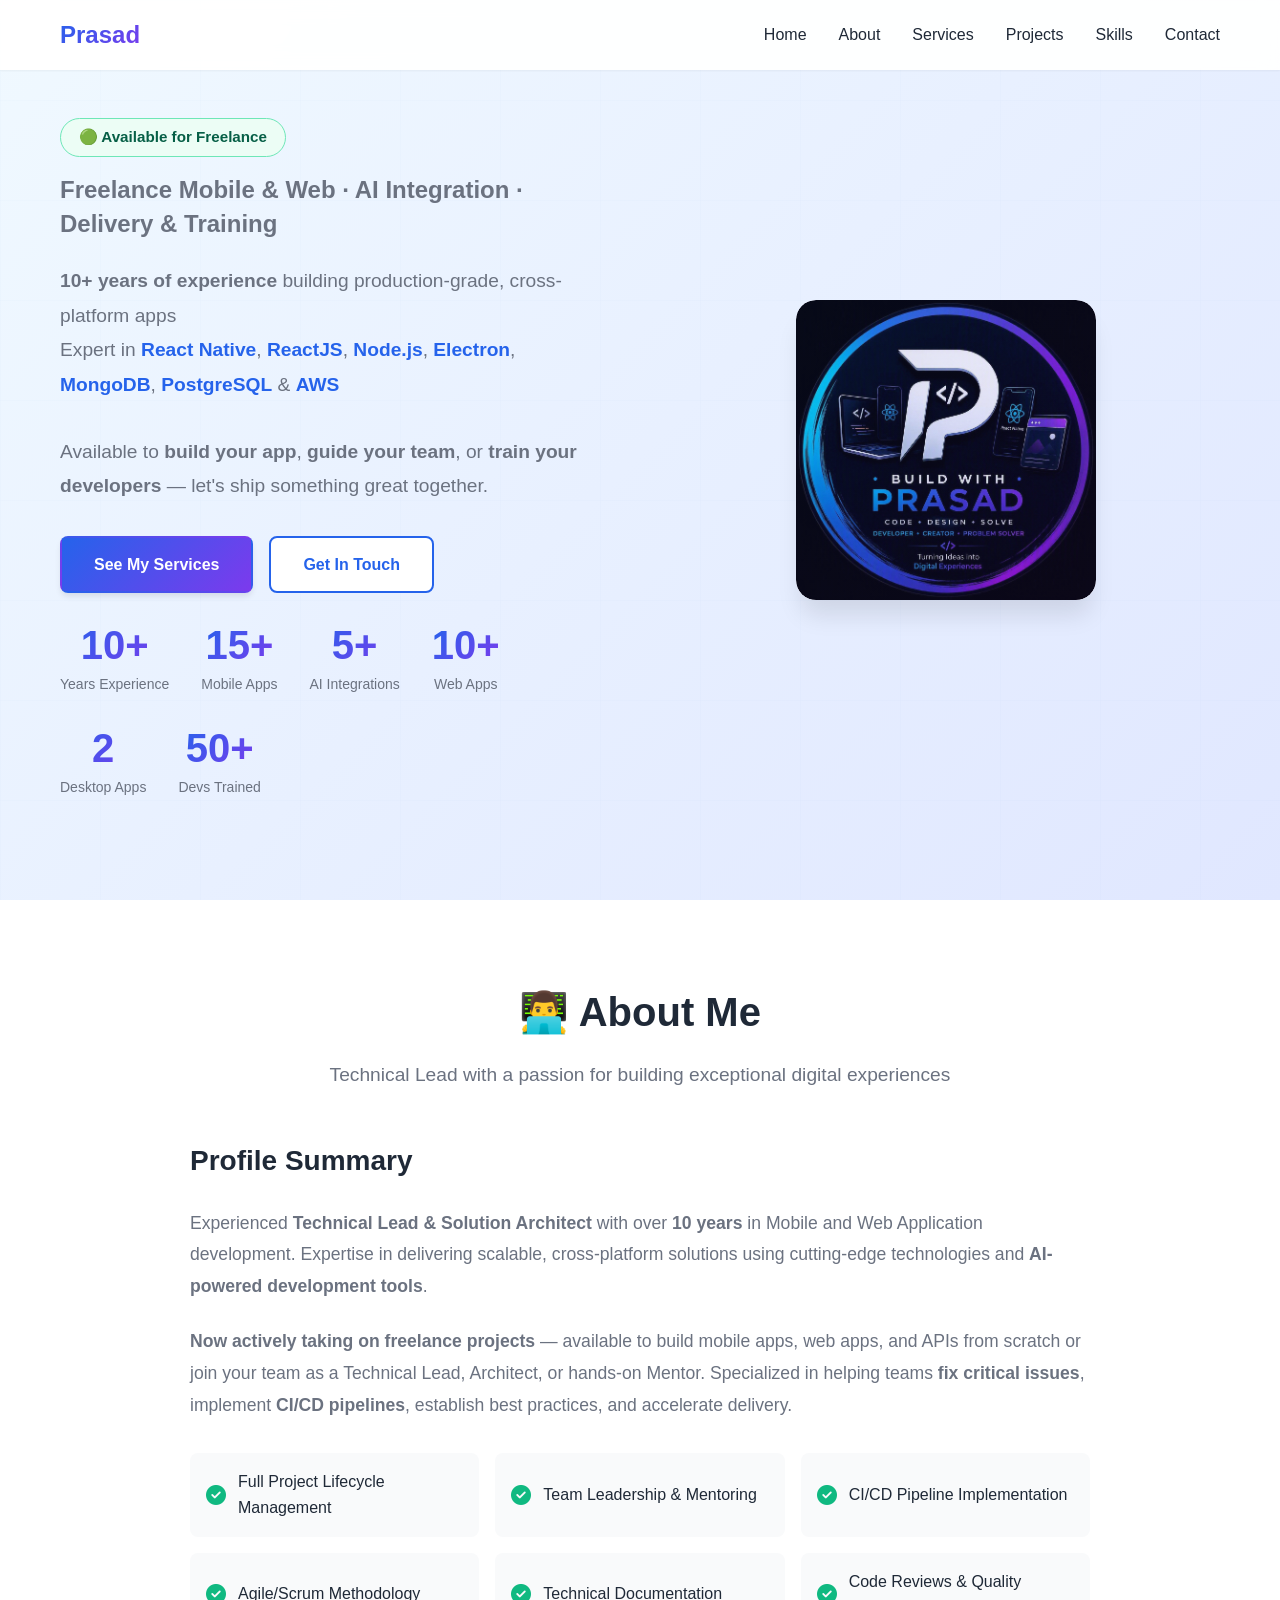
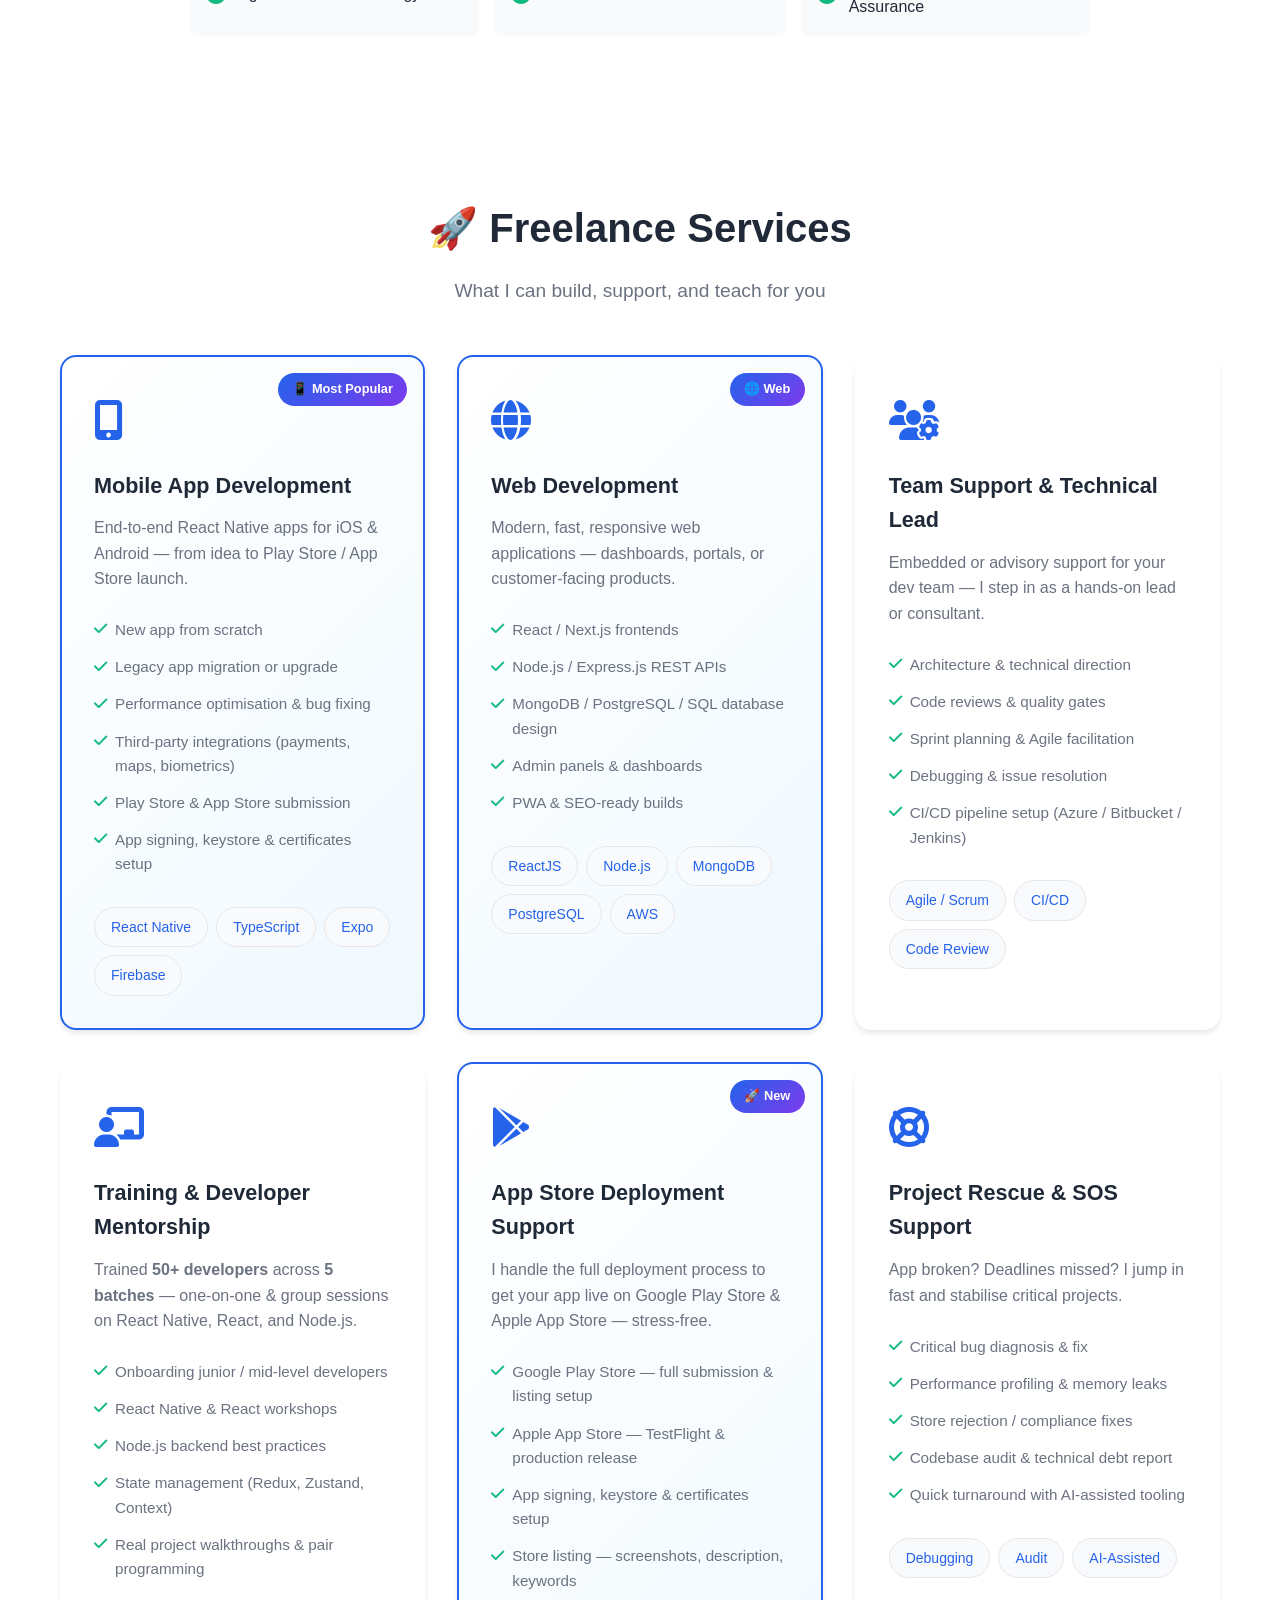
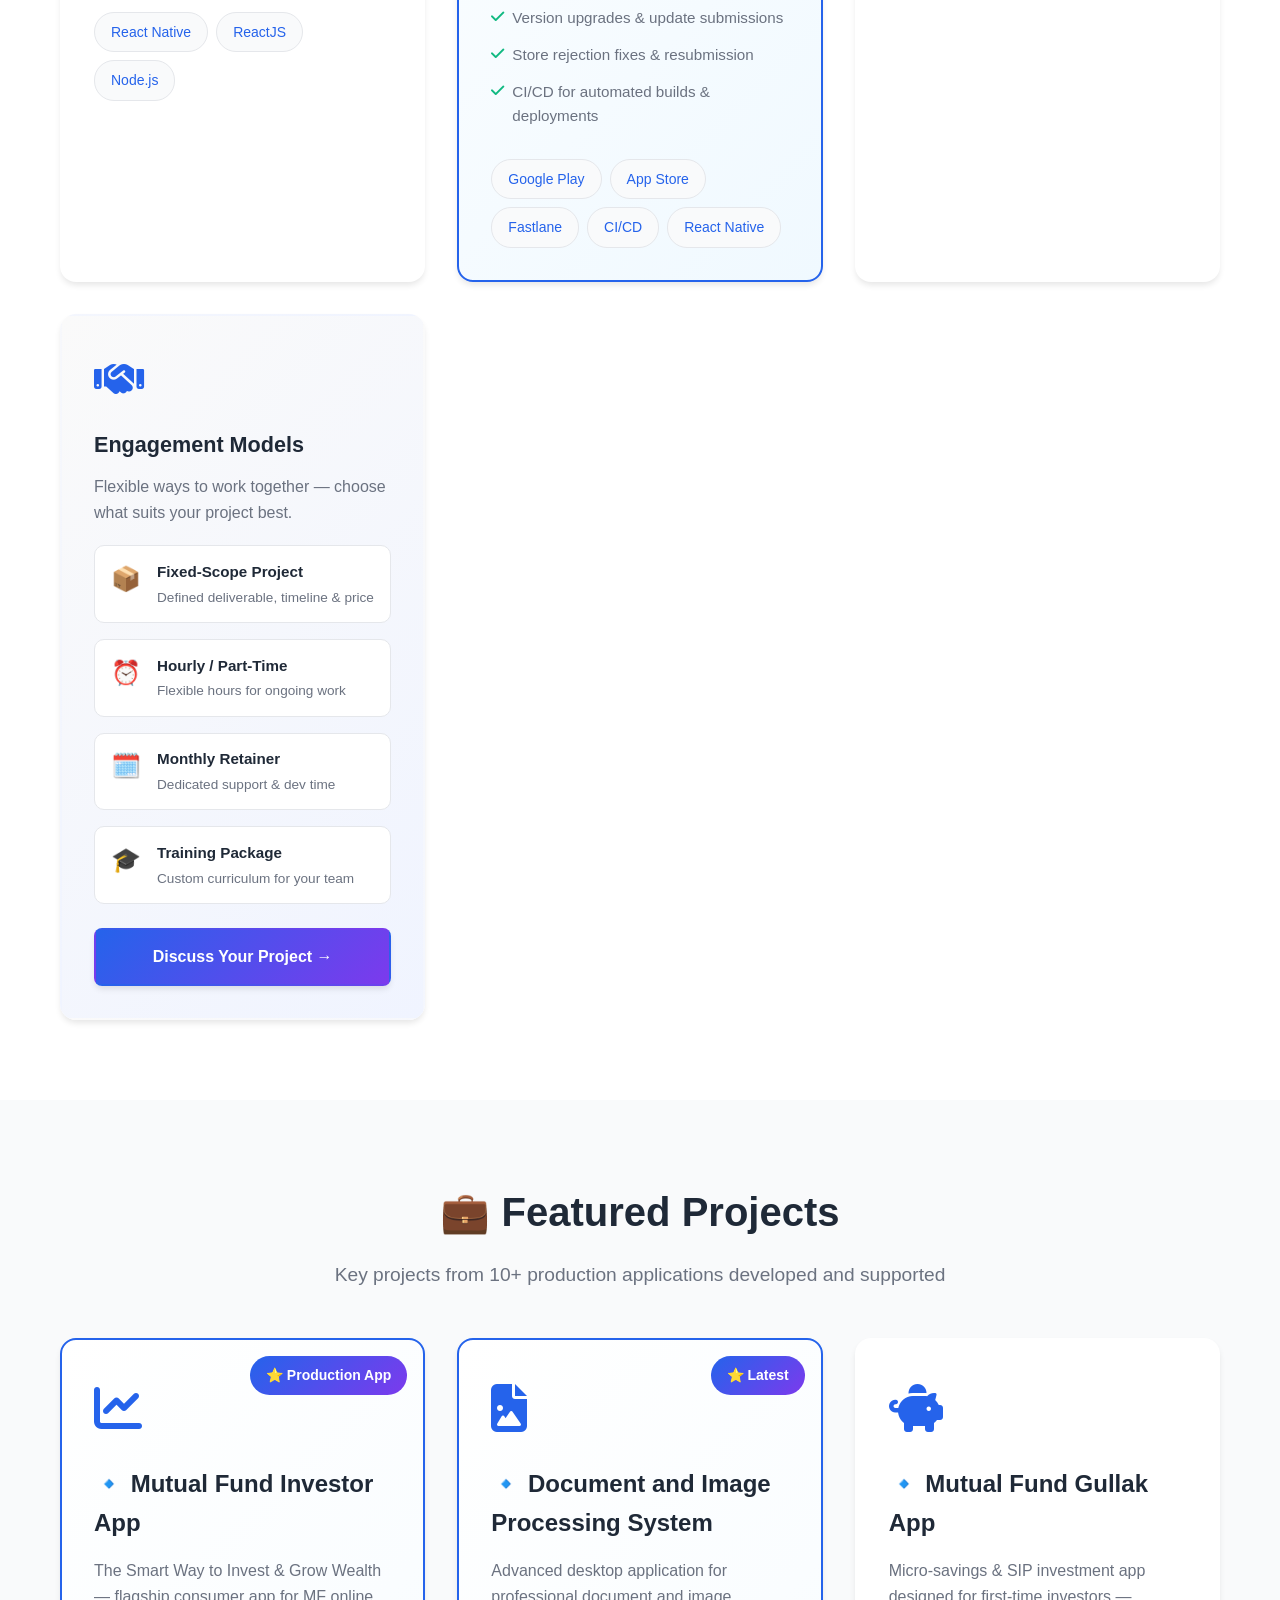
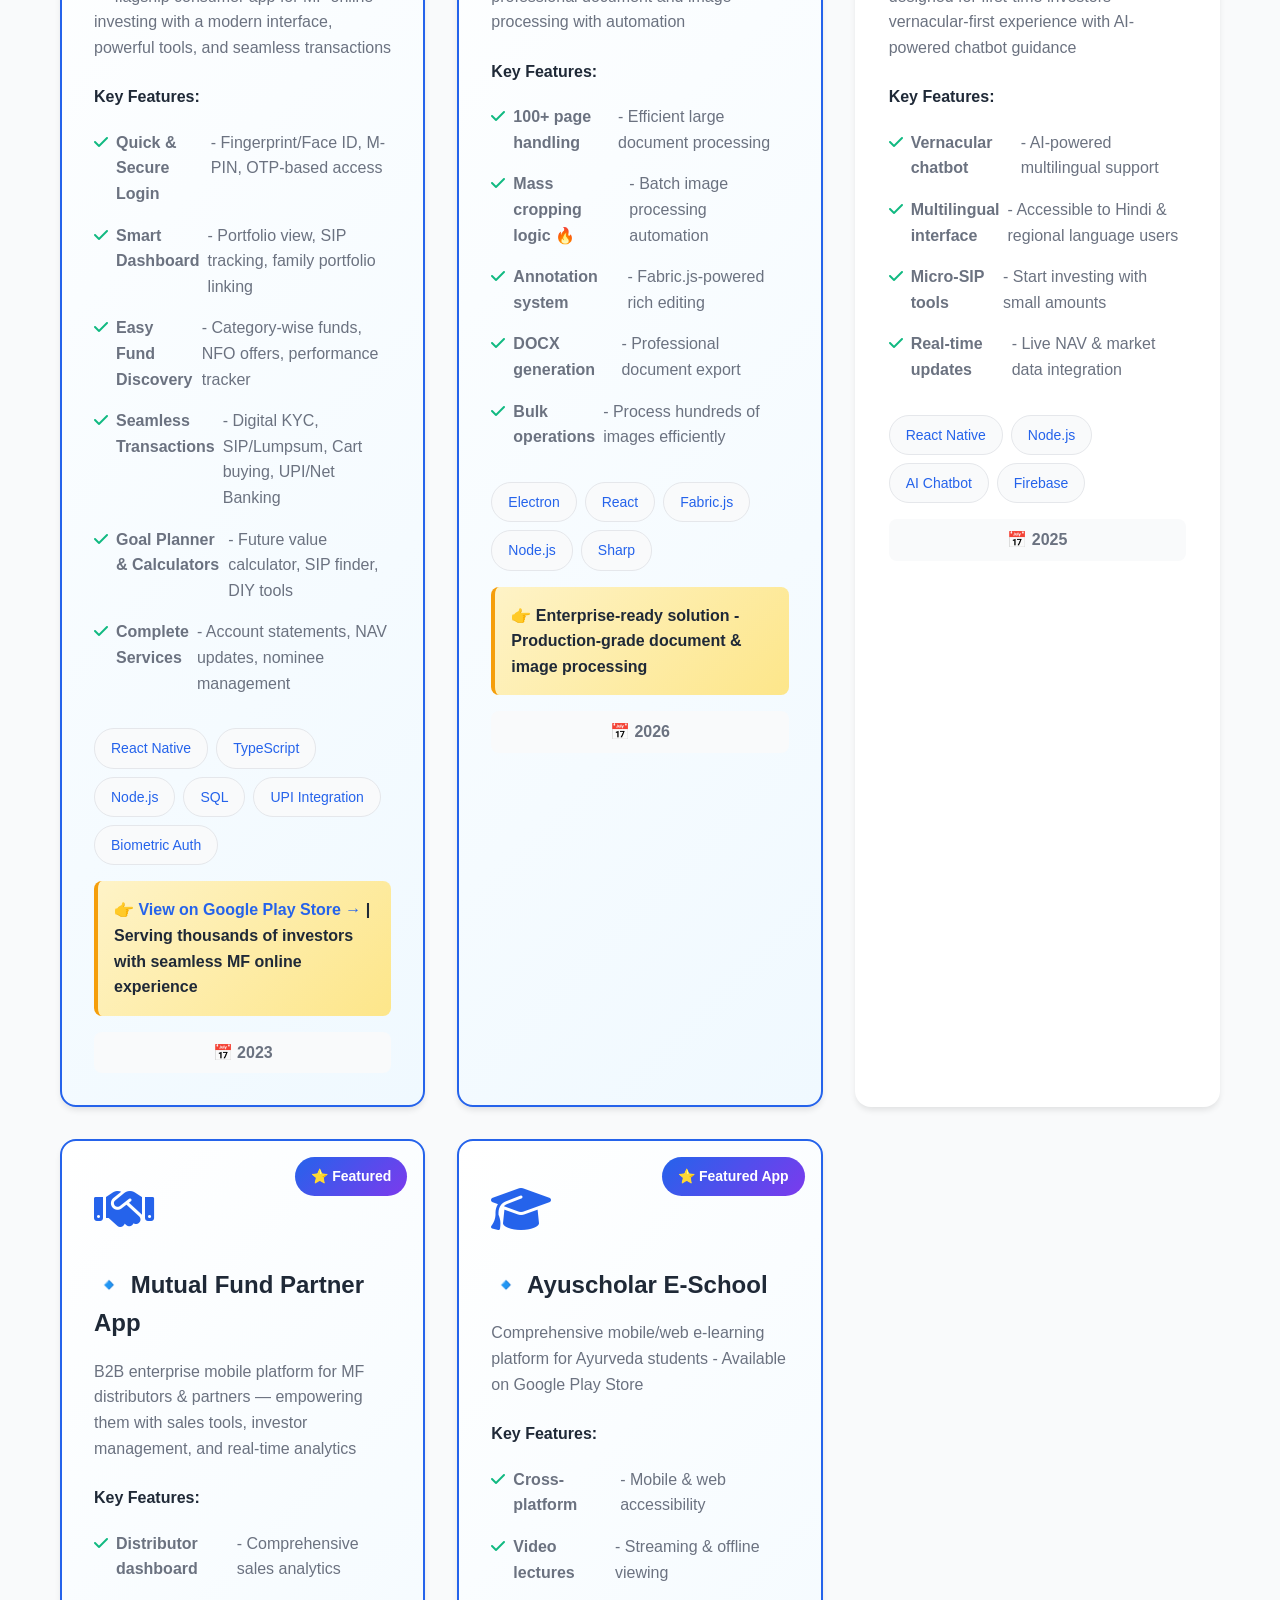
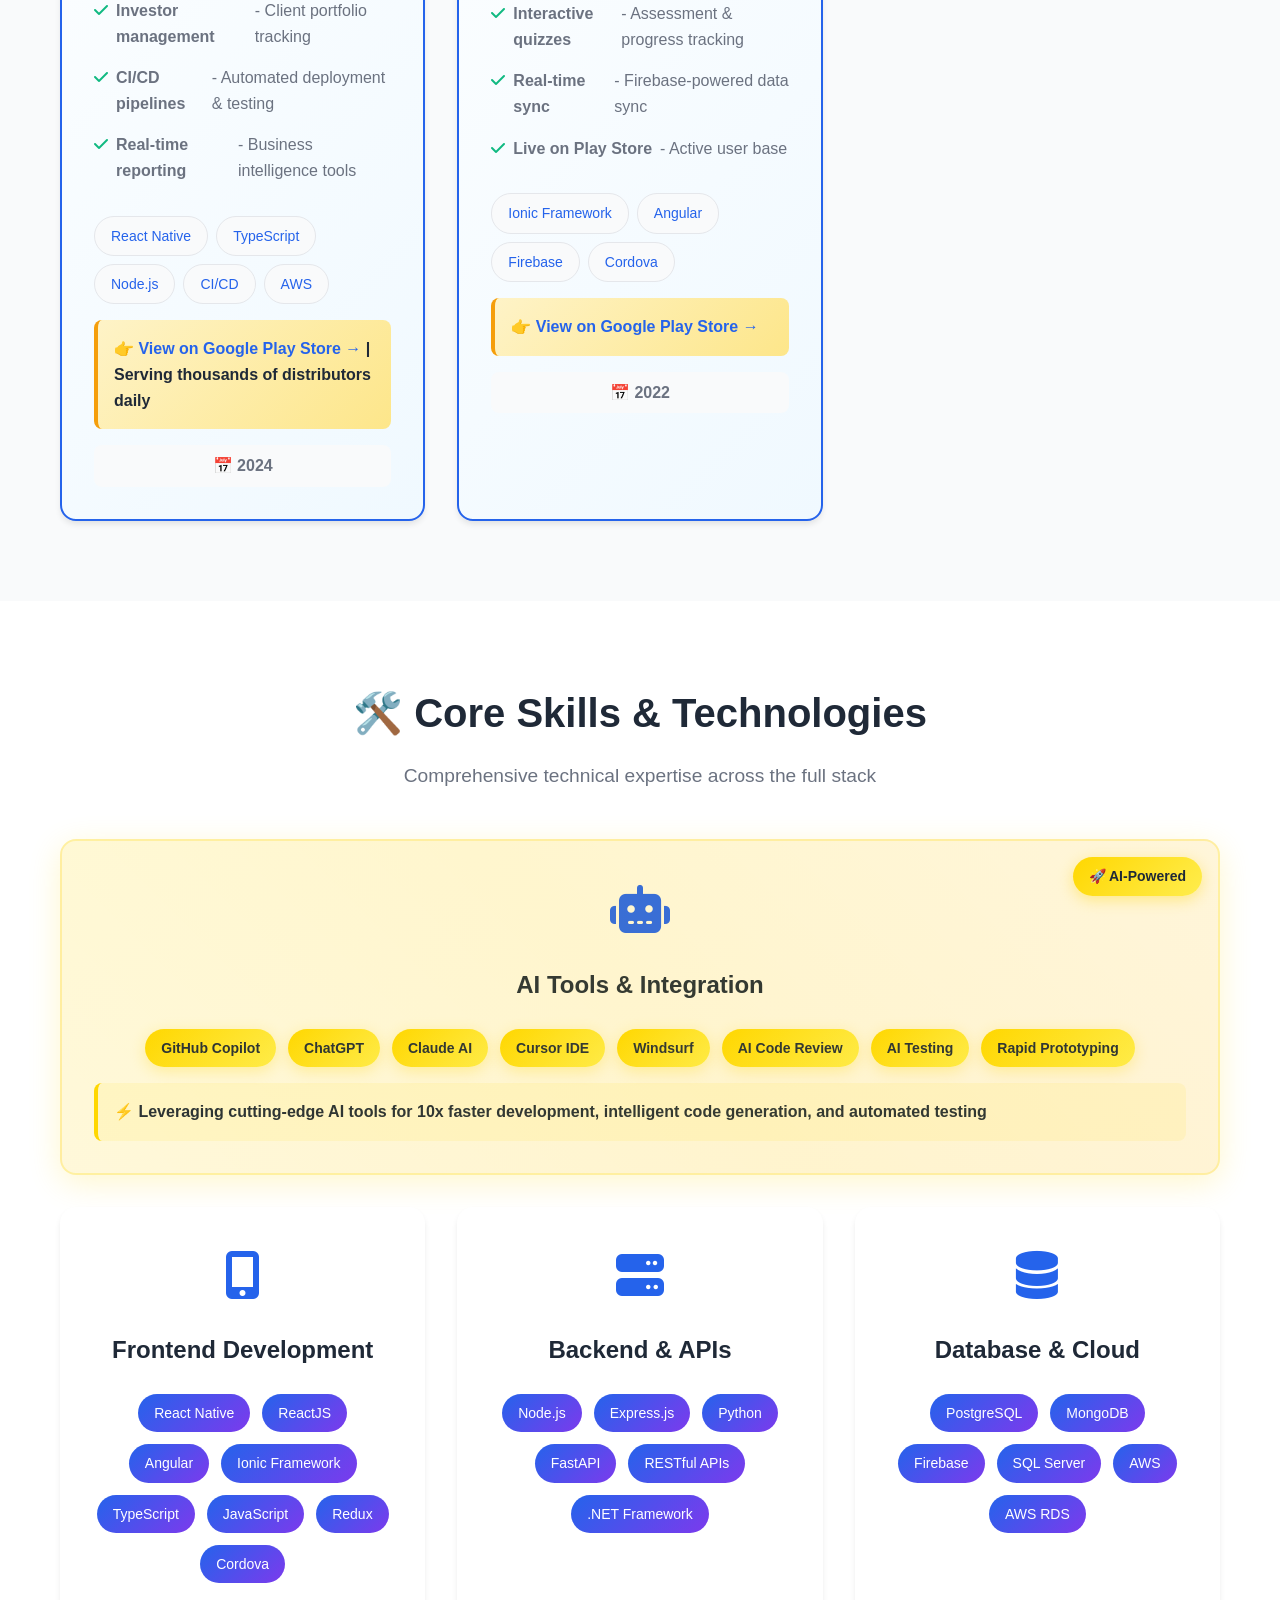
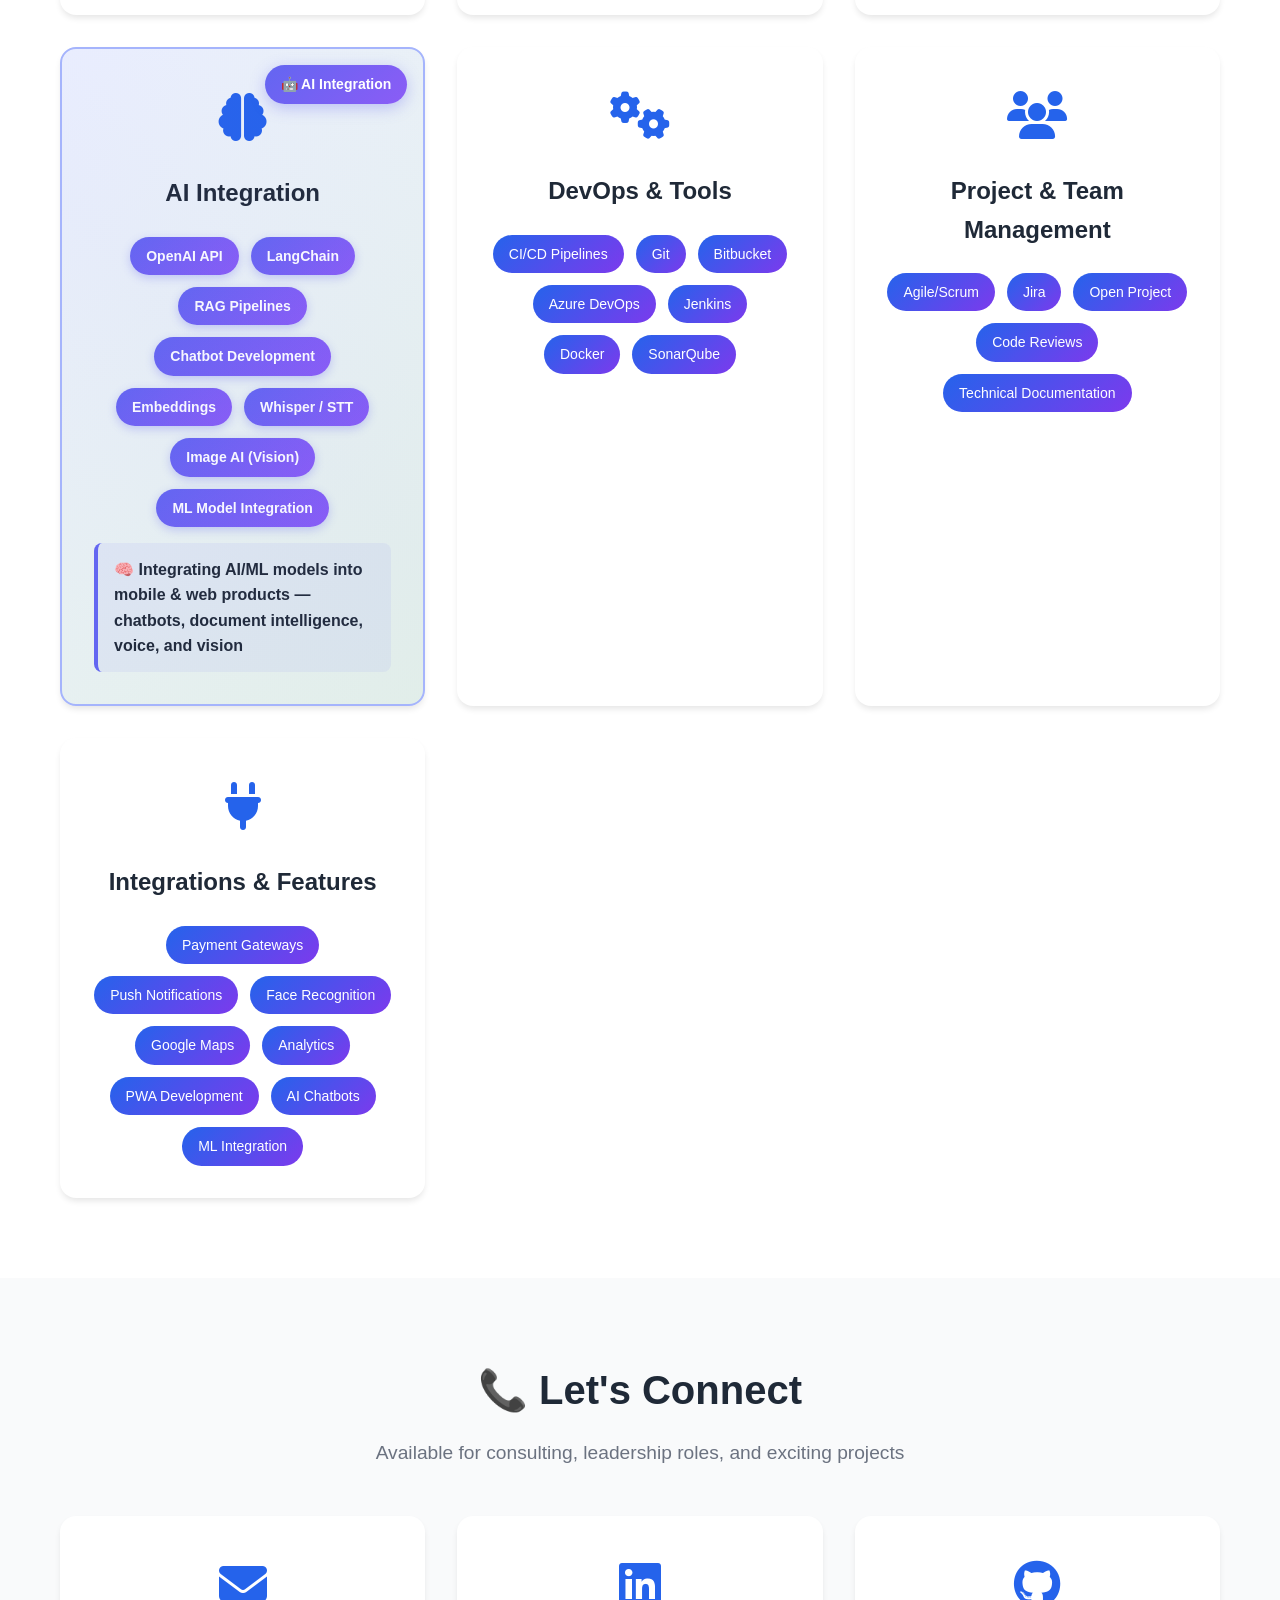
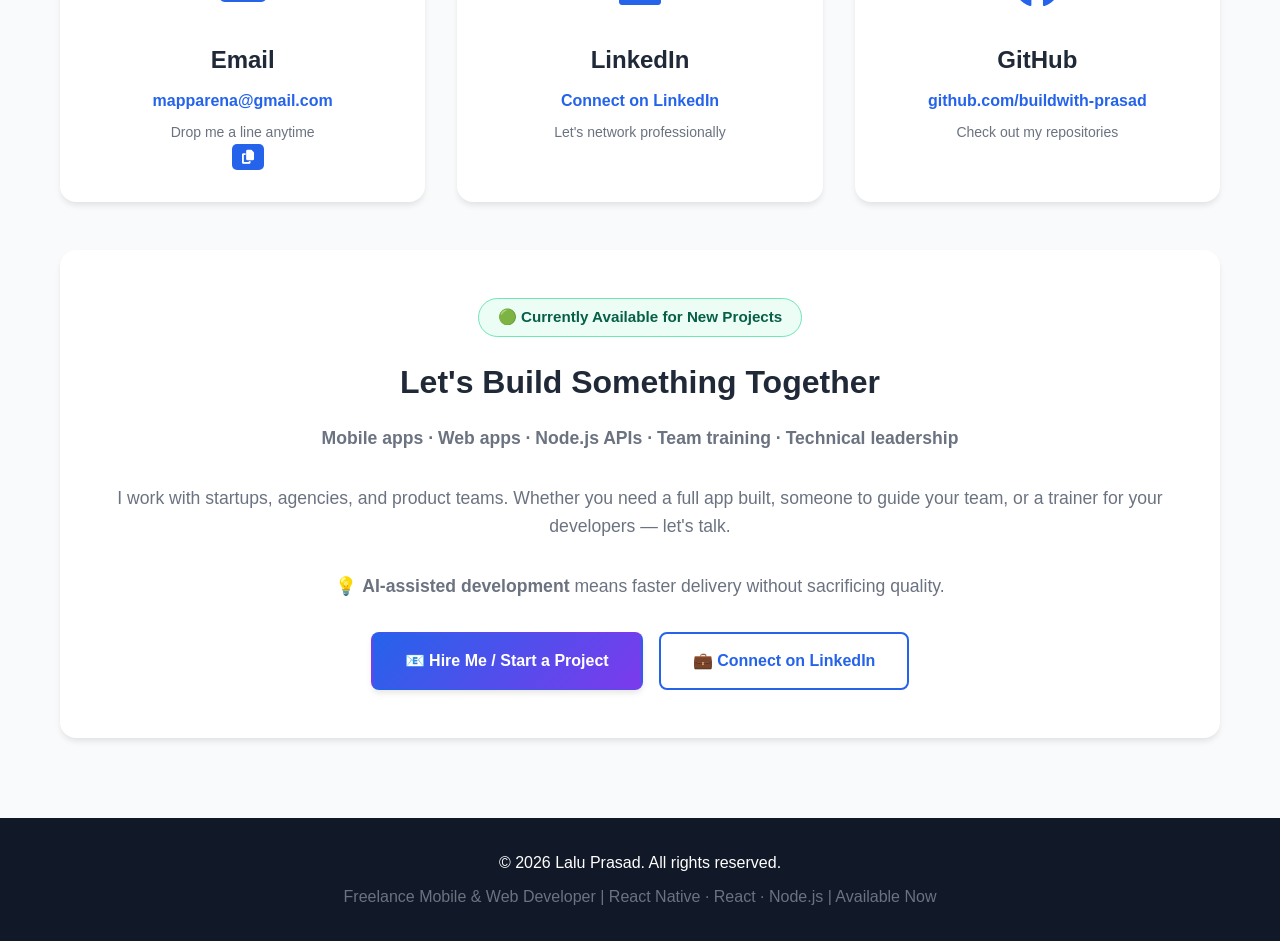
==== commit b8d6eb55: "fix: update hero subtitle to Mobile & Web · AI Integration · Delivery & Training" ====
--- a/index.html
+++ b/index.html
@@ -38,7 +38,7 @@
                         Hi, I'm <span class="highlight">Lalu Prasad</span>
                     </h1>
                     <div class="available-badge">🟢 Available for Freelance</div>
-                    <h2 class="hero-subtitle">Freelance Mobile & Web Developer</h2>
+                    <h2 class="hero-subtitle">Freelance Mobile & Web · AI Integration · Delivery & Training</h2>
                     <p class="hero-description">
                         <strong>10+ years of experience</strong> building production-grade, cross-platform apps<br>
                         Expert in <span class="tech-highlight">React Native</span>,
--- a/styles.css
+++ b/styles.css
@@ -170,10 +170,11 @@
 }
 
 .hero-subtitle {
-    font-size: 2rem;
+    font-size: 1.5rem;
     color: var(--text-secondary);
     margin-bottom: 1.5rem;
     font-weight: 600;
+    line-height: 1.4;
 }
 
 .hero-description {
@@ -1072,3 +1073,84 @@
     color: var(--text-primary);
     text-align: left;
 }
+
+/* ===== Live Apps Strip ===== */
+.live-apps-strip {
+    background: linear-gradient(135deg, #0f172a 0%, #1e1b4b 100%);
+    border-radius: 16px;
+    padding: 1.5rem 2rem;
+    margin-bottom: 2.5rem;
+    display: flex;
+    align-items: center;
+    gap: 2rem;
+    flex-wrap: wrap;
+    border: 1px solid rgba(99, 102, 241, 0.3);
+    box-shadow: 0 8px 32px rgba(99, 102, 241, 0.15);
+}
+
+.live-apps-label {
+    color: #e2e8f0;
+    font-size: 0.95rem;
+    font-weight: 700;
+    white-space: nowrap;
+    letter-spacing: 0.3px;
+}
+
+.live-apps-list {
+    display: flex;
+    gap: 1rem;
+    flex-wrap: wrap;
+    flex: 1;
+}
+
+.live-app-badge {
+    display: flex;
+    align-items: center;
+    gap: 0.5rem;
+    background: rgba(255, 255, 255, 0.07);
+    border: 1px solid rgba(255, 255, 255, 0.12);
+    color: #e2e8f0;
+    text-decoration: none;
+    padding: 0.5rem 1rem;
+    border-radius: 999px;
+    font-size: 0.875rem;
+    font-weight: 500;
+    transition: all 0.25s ease;
+}
+
+.live-app-badge:hover {
+    background: rgba(99, 102, 241, 0.3);
+    border-color: #6366f1;
+    color: #fff;
+    transform: translateY(-2px);
+}
+
+.live-app-badge i {
+    color: #34d399;
+    font-size: 0.9rem;
+}
+
+.live-dot {
+    color: #34d399;
+    font-size: 0.75rem;
+    font-weight: 700;
+    letter-spacing: 0.5px;
+    animation: pulse-live 2s ease-in-out infinite;
+}
+
+@keyframes pulse-live {
+    0%, 100% { opacity: 1; }
+    50% { opacity: 0.4; }
+}
+
+@media (max-width: 768px) {
+    .live-apps-strip {
+        flex-direction: column;
+        align-items: flex-start;
+        gap: 1rem;
+        padding: 1.25rem;
+    }
+    .live-apps-list {
+        gap: 0.75rem;
+    }
+}
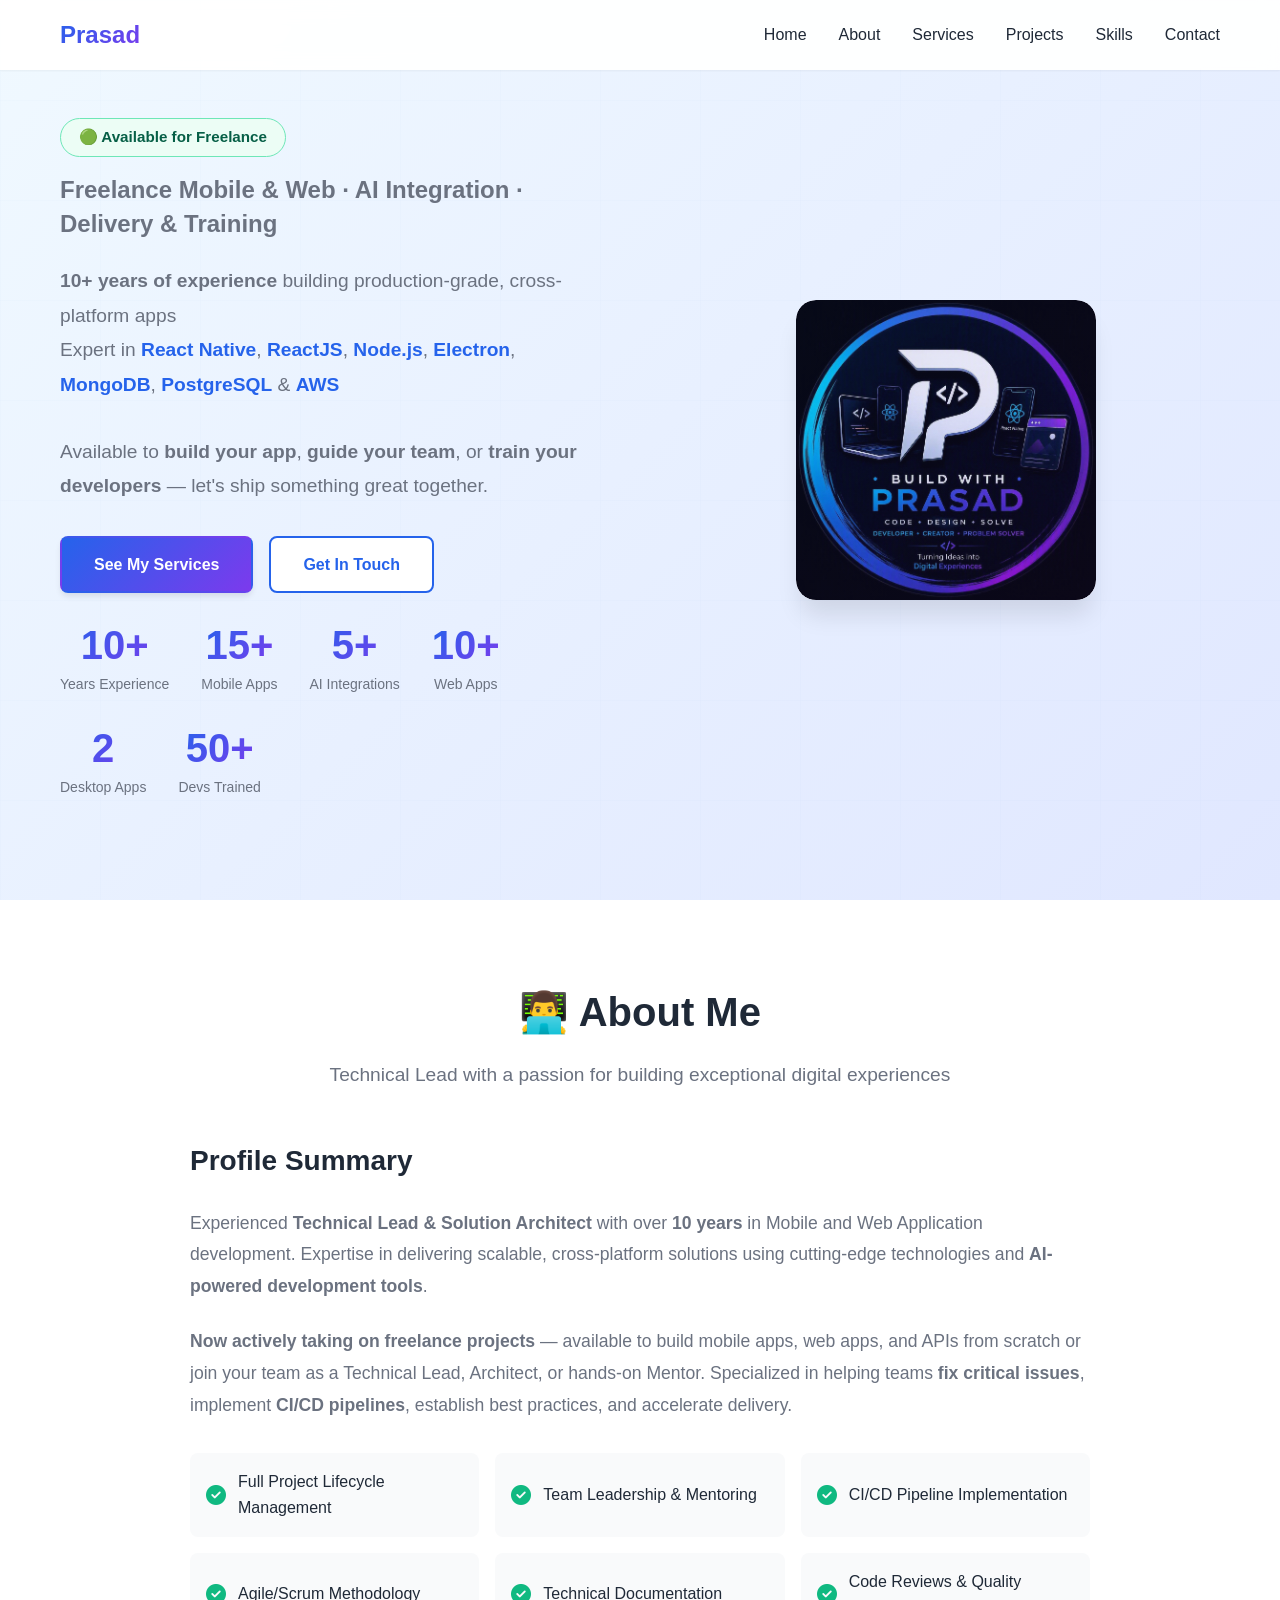
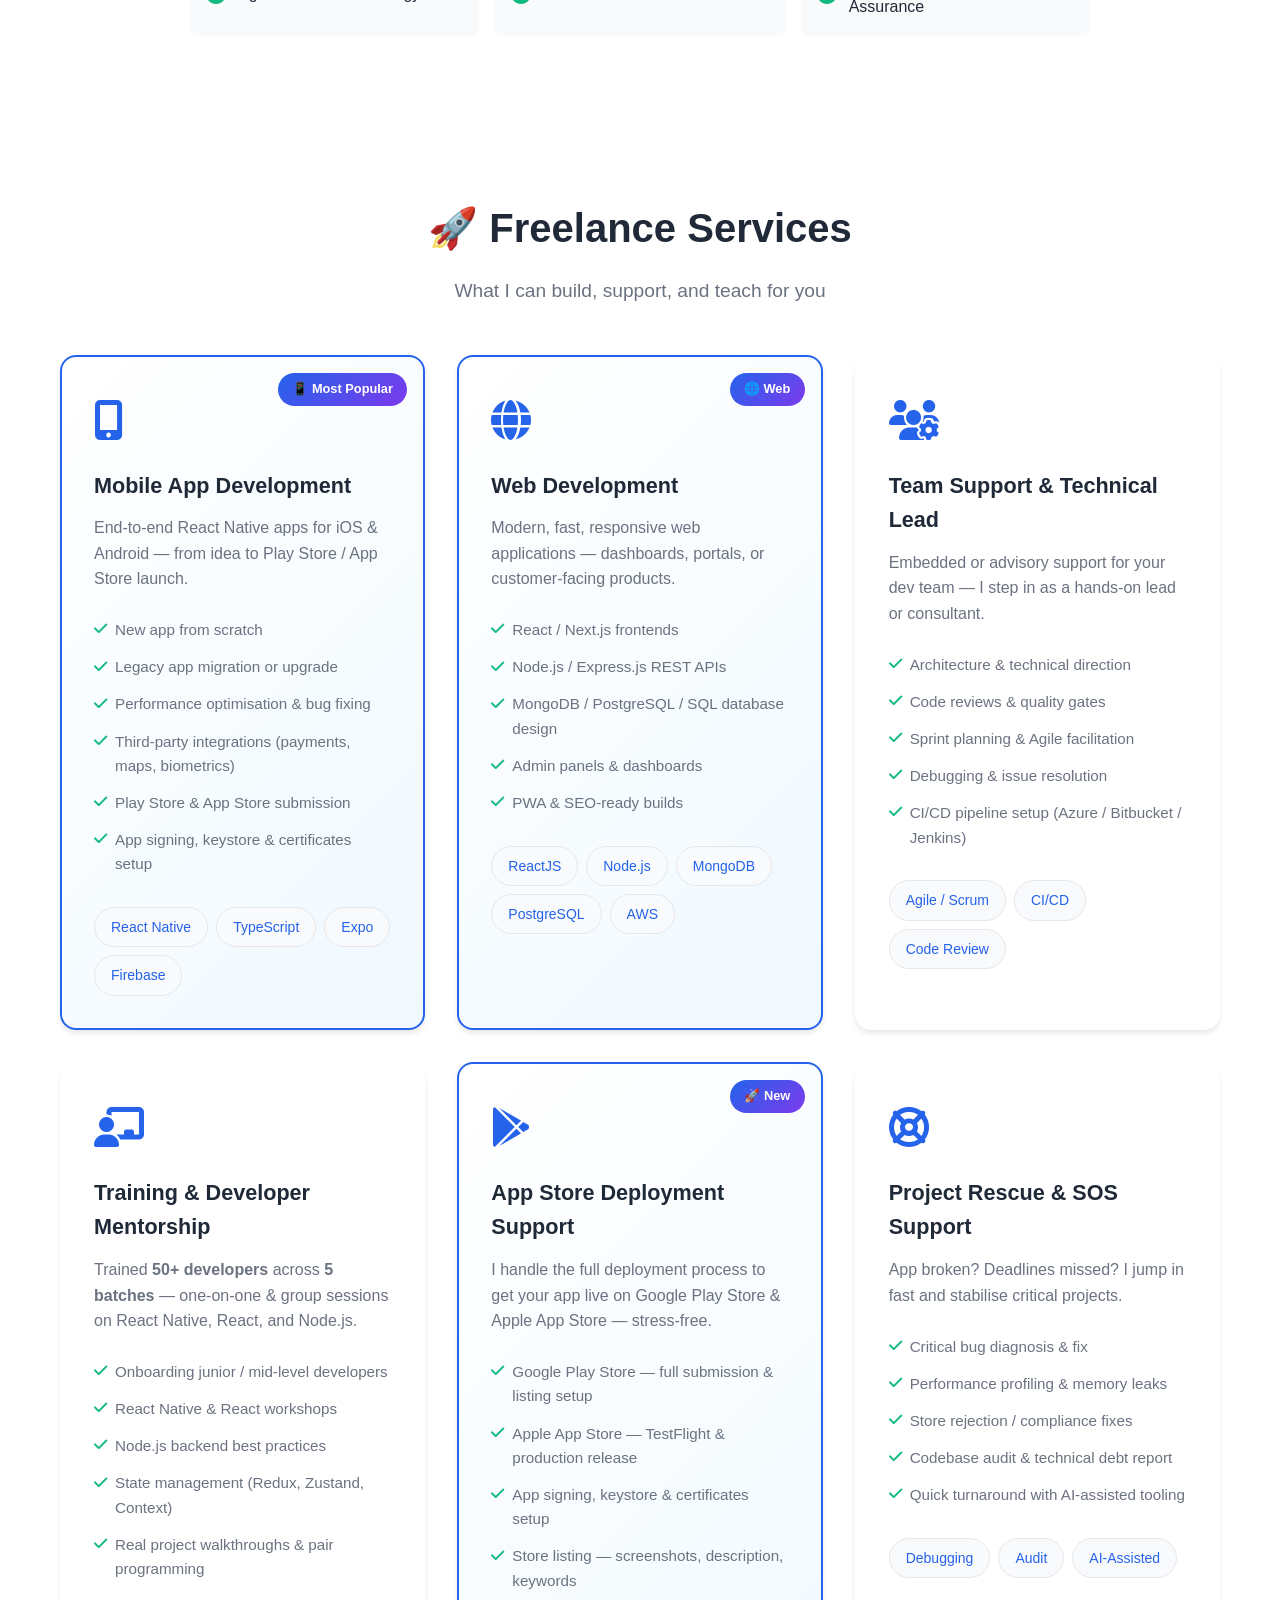
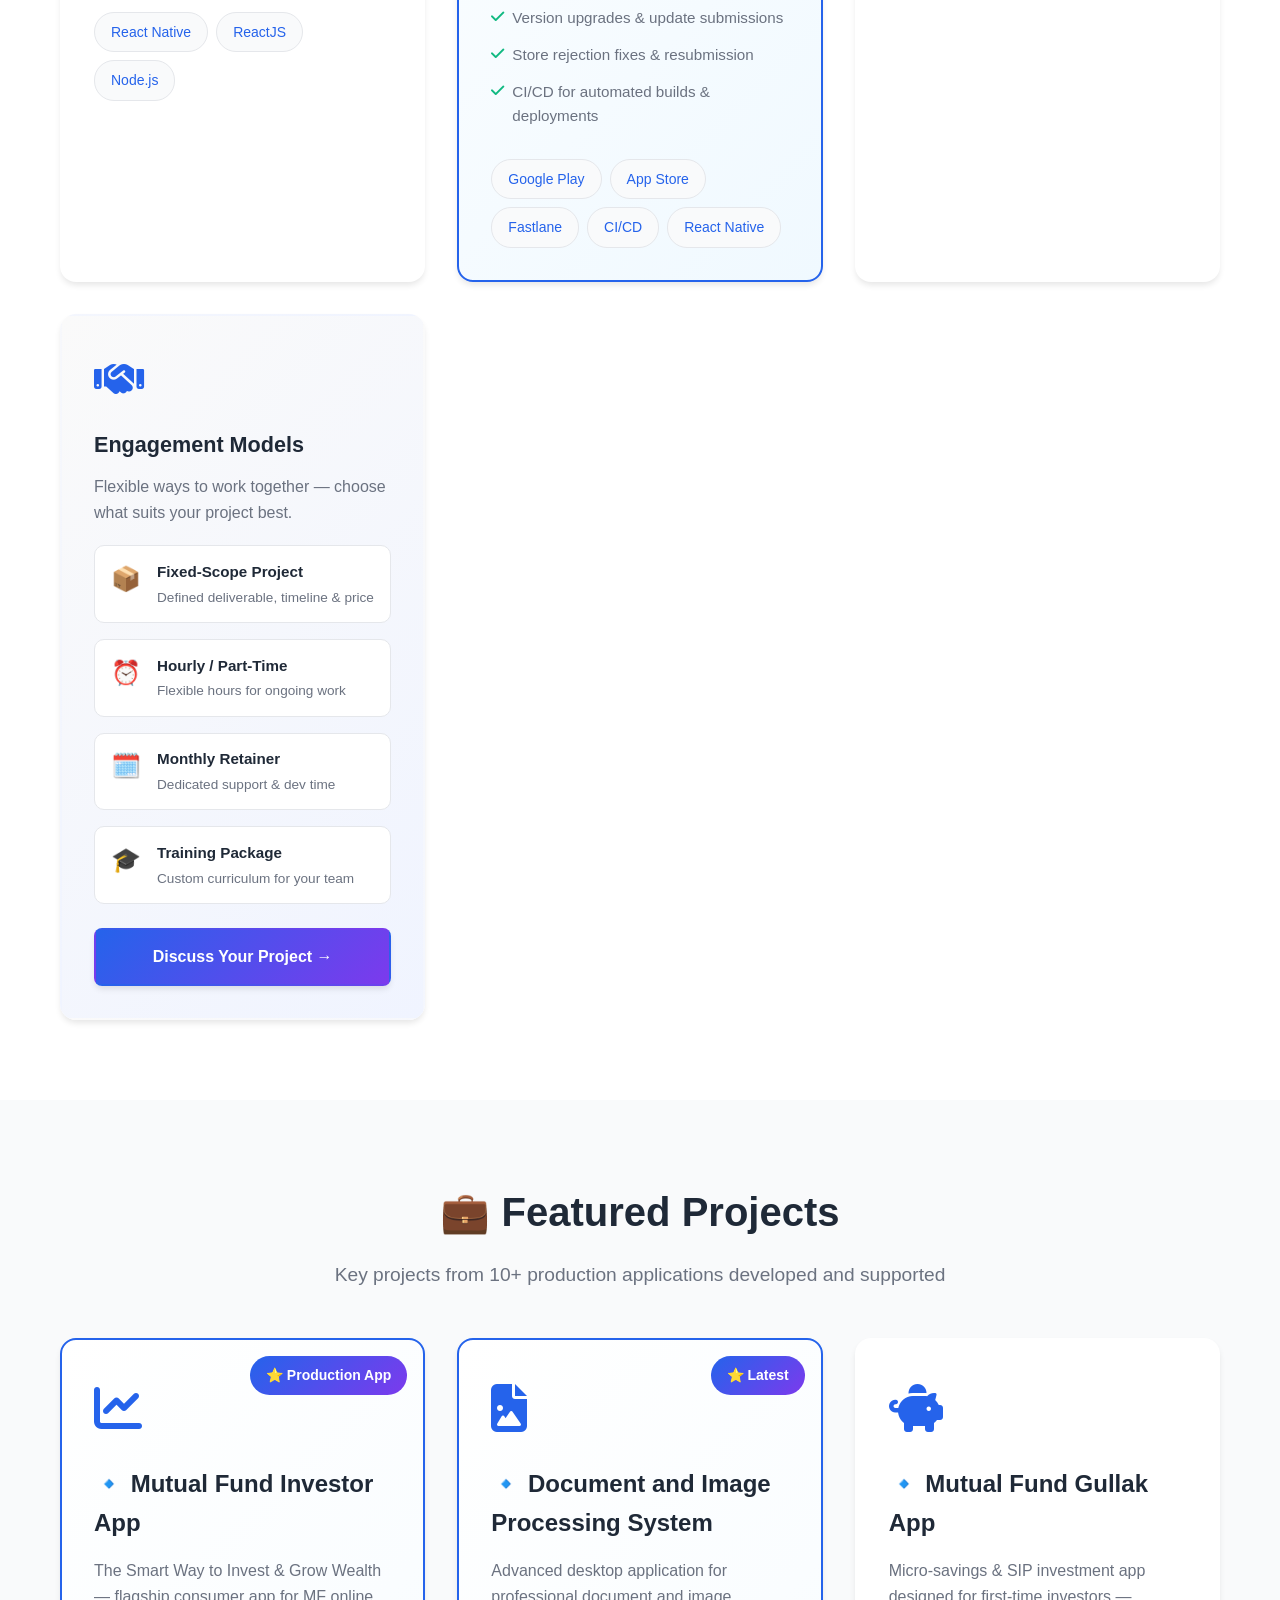
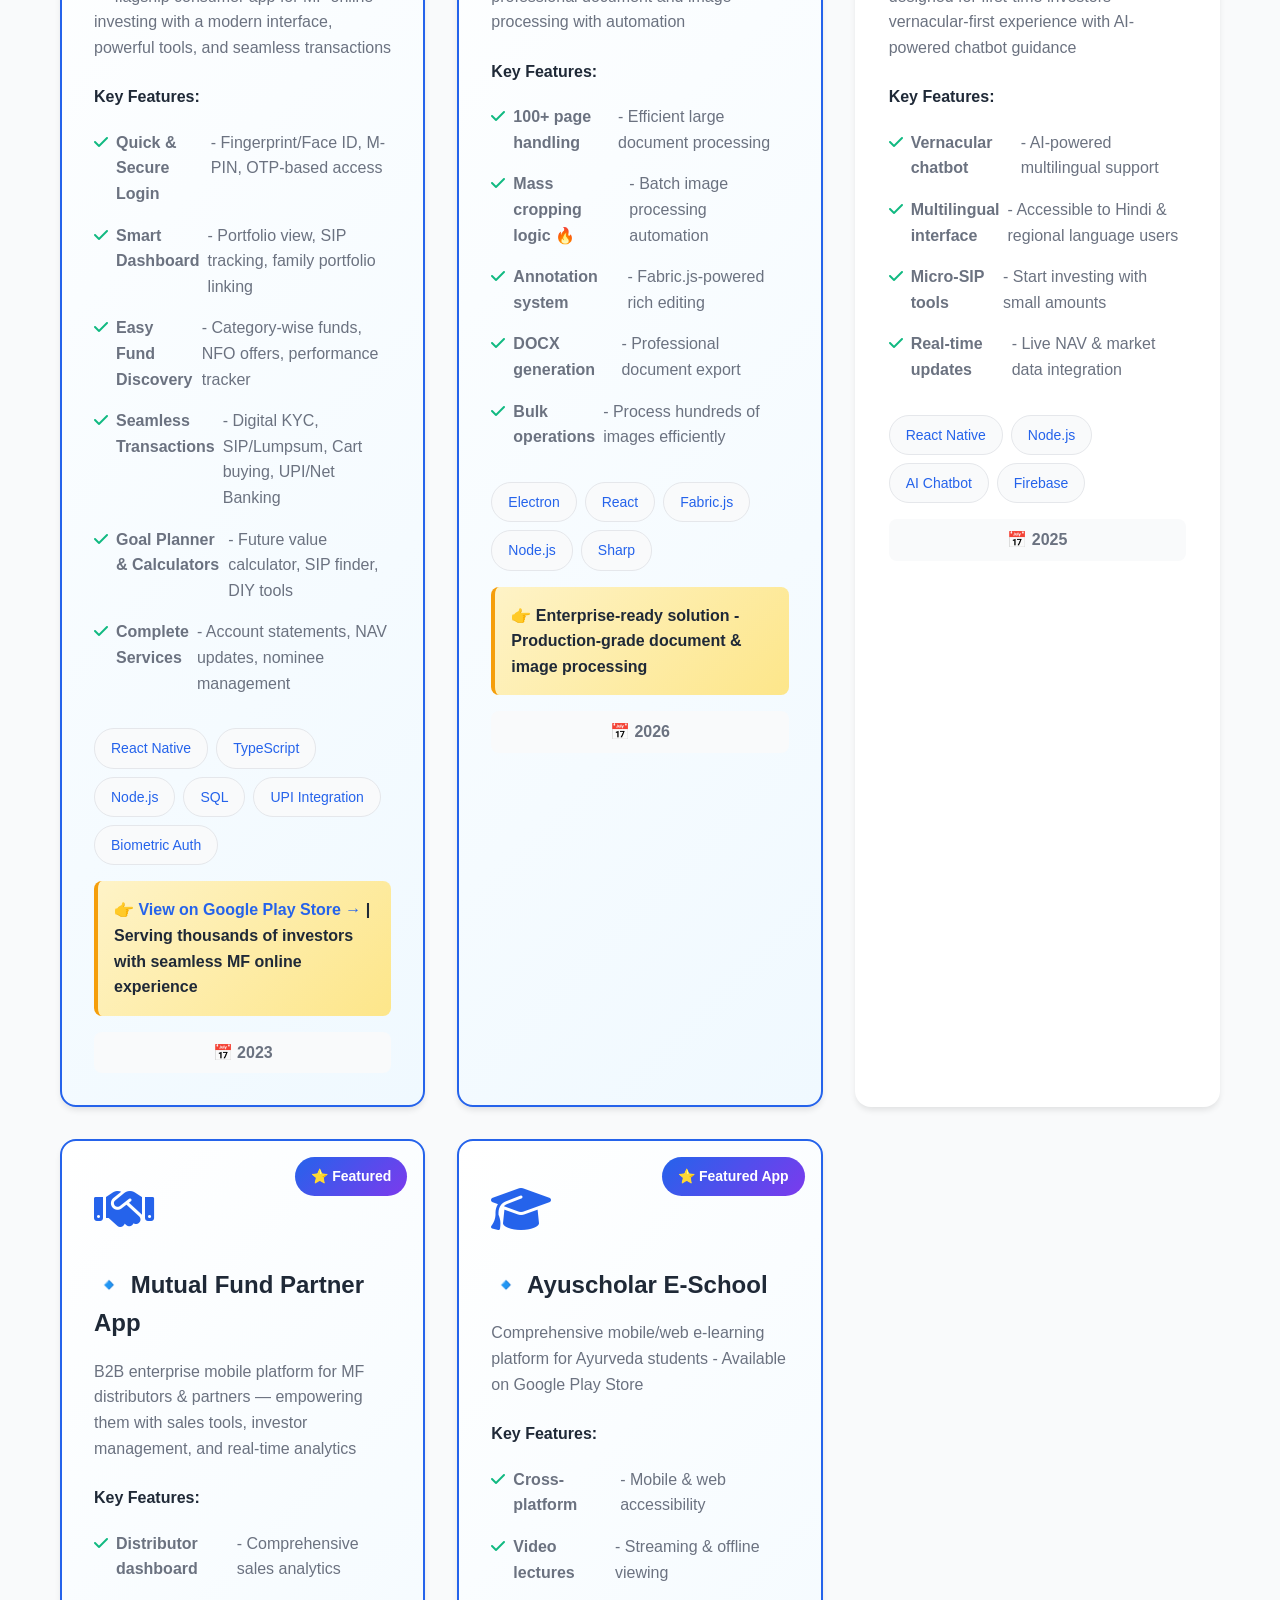
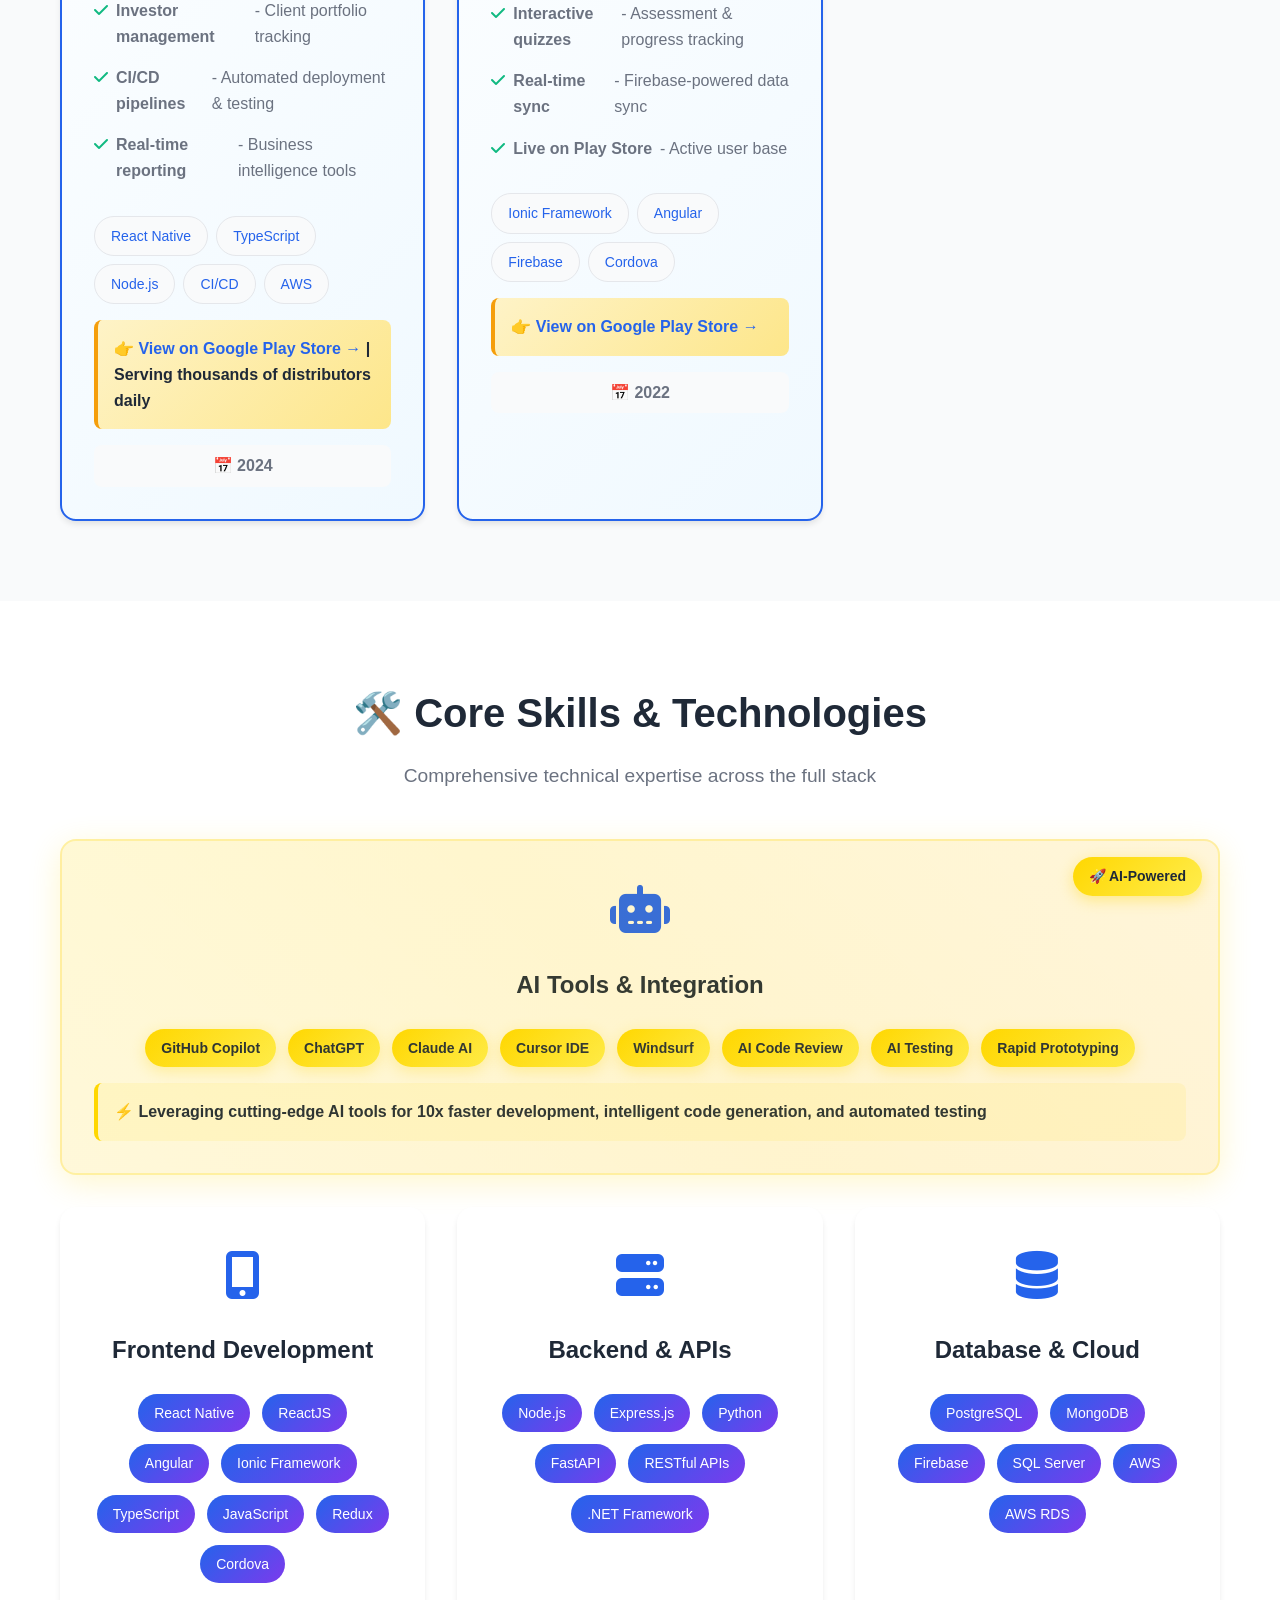
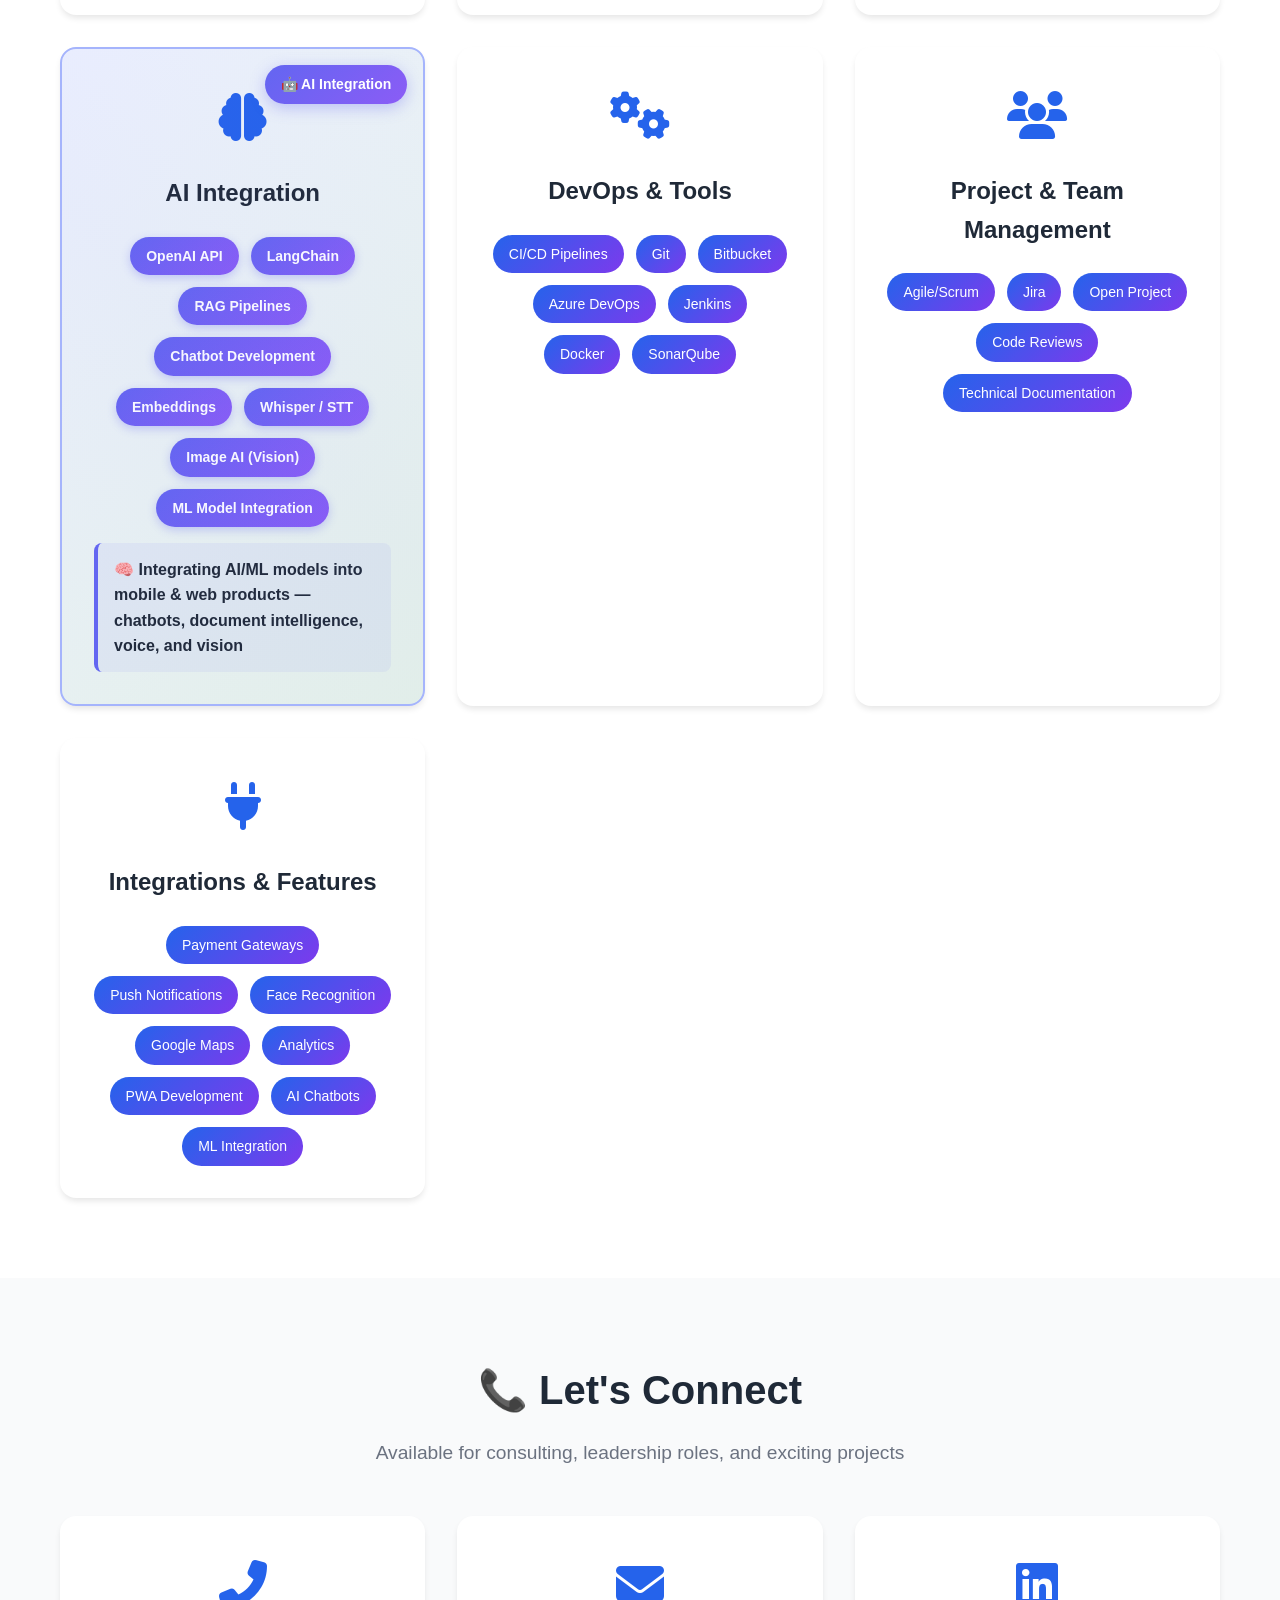
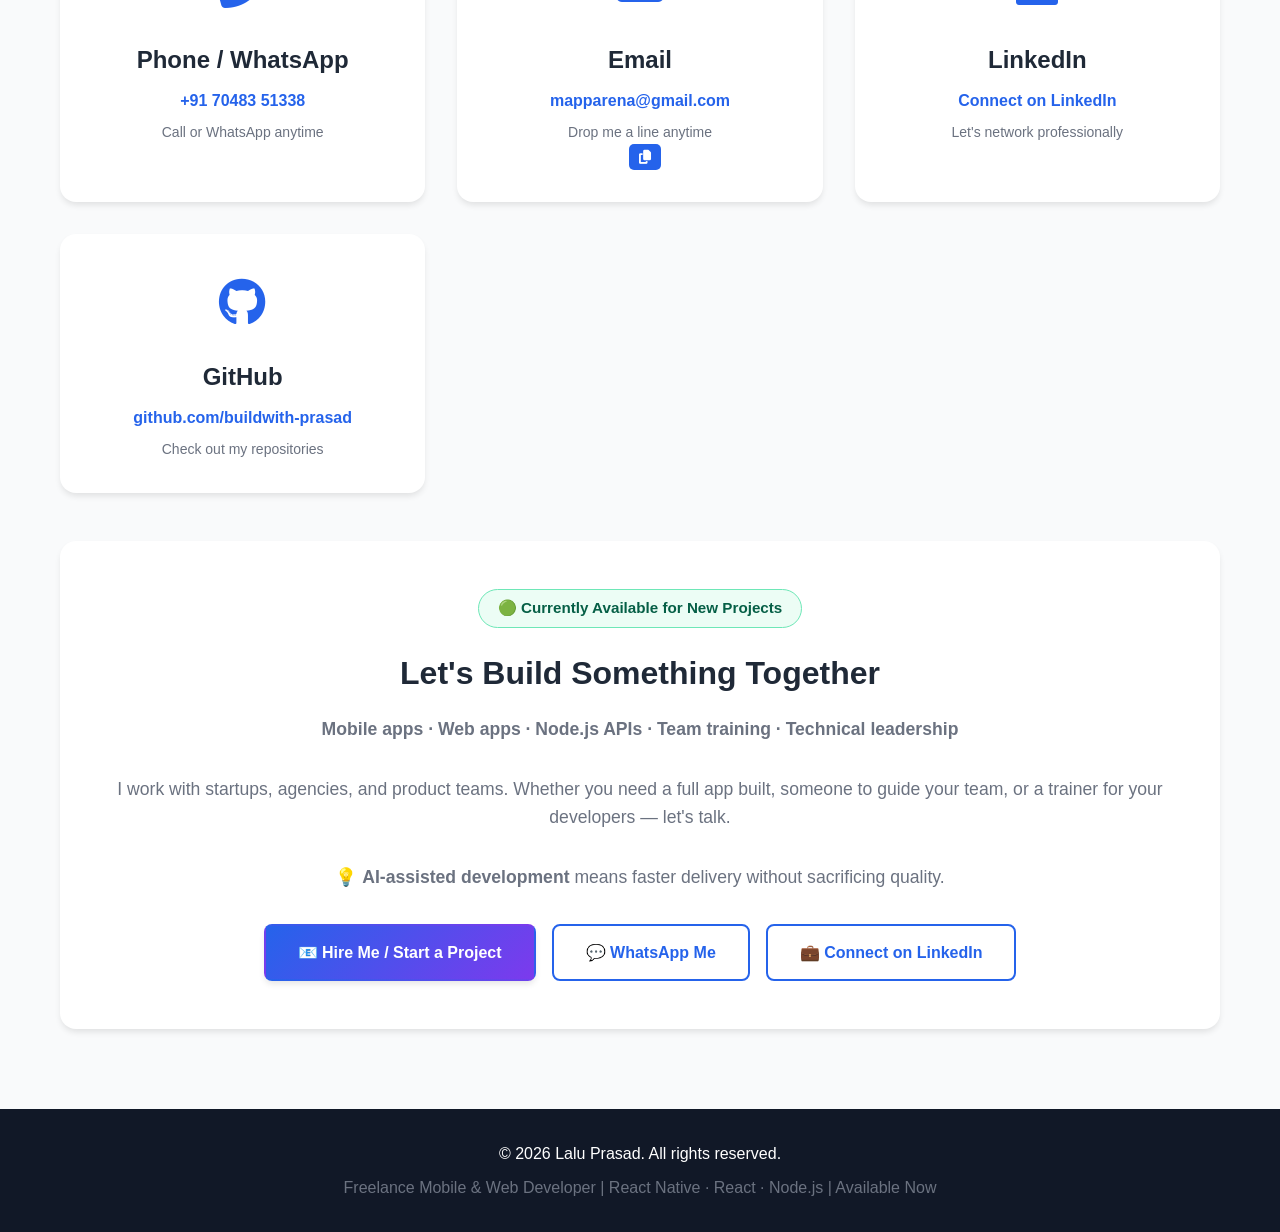
==== commit 71f3c202: "feat: add phone/WhatsApp contact +91 7048351338" ====
--- a/index.html
+++ b/index.html
@@ -639,6 +639,15 @@
             <div class="contact-grid">
                 <div class="contact-card">
                     <div class="contact-icon">
+                        <i class="fas fa-phone-alt"></i>
+                    </div>
+                    <h3>Phone / WhatsApp</h3>
+                    <a href="tel:+917048351338" class="contact-link">+91 70483 51338</a>
+                    <p class="contact-description">Call or WhatsApp anytime</p>
+                </div>
+
+                <div class="contact-card">
+                    <div class="contact-icon">
                         <i class="fas fa-envelope"></i>
                     </div>
                     <h3>Email</h3>
@@ -673,6 +682,7 @@
                 <p>💡 <strong>AI-assisted development</strong> means faster delivery without sacrificing quality.</p>
                 <div class="cta-buttons">
                     <a href="mailto:mapparena@gmail.com" class="btn btn-primary">📧 Hire Me / Start a Project</a>
+                    <a href="https://wa.me/917048351338" target="_blank" class="btn btn-secondary">💬 WhatsApp Me</a>
                     <a href="https://www.linkedin.com/in/lalu-prasad-27111859/" target="_blank" class="btn btn-secondary">💼 Connect on LinkedIn</a>
                 </div>
             </div>
